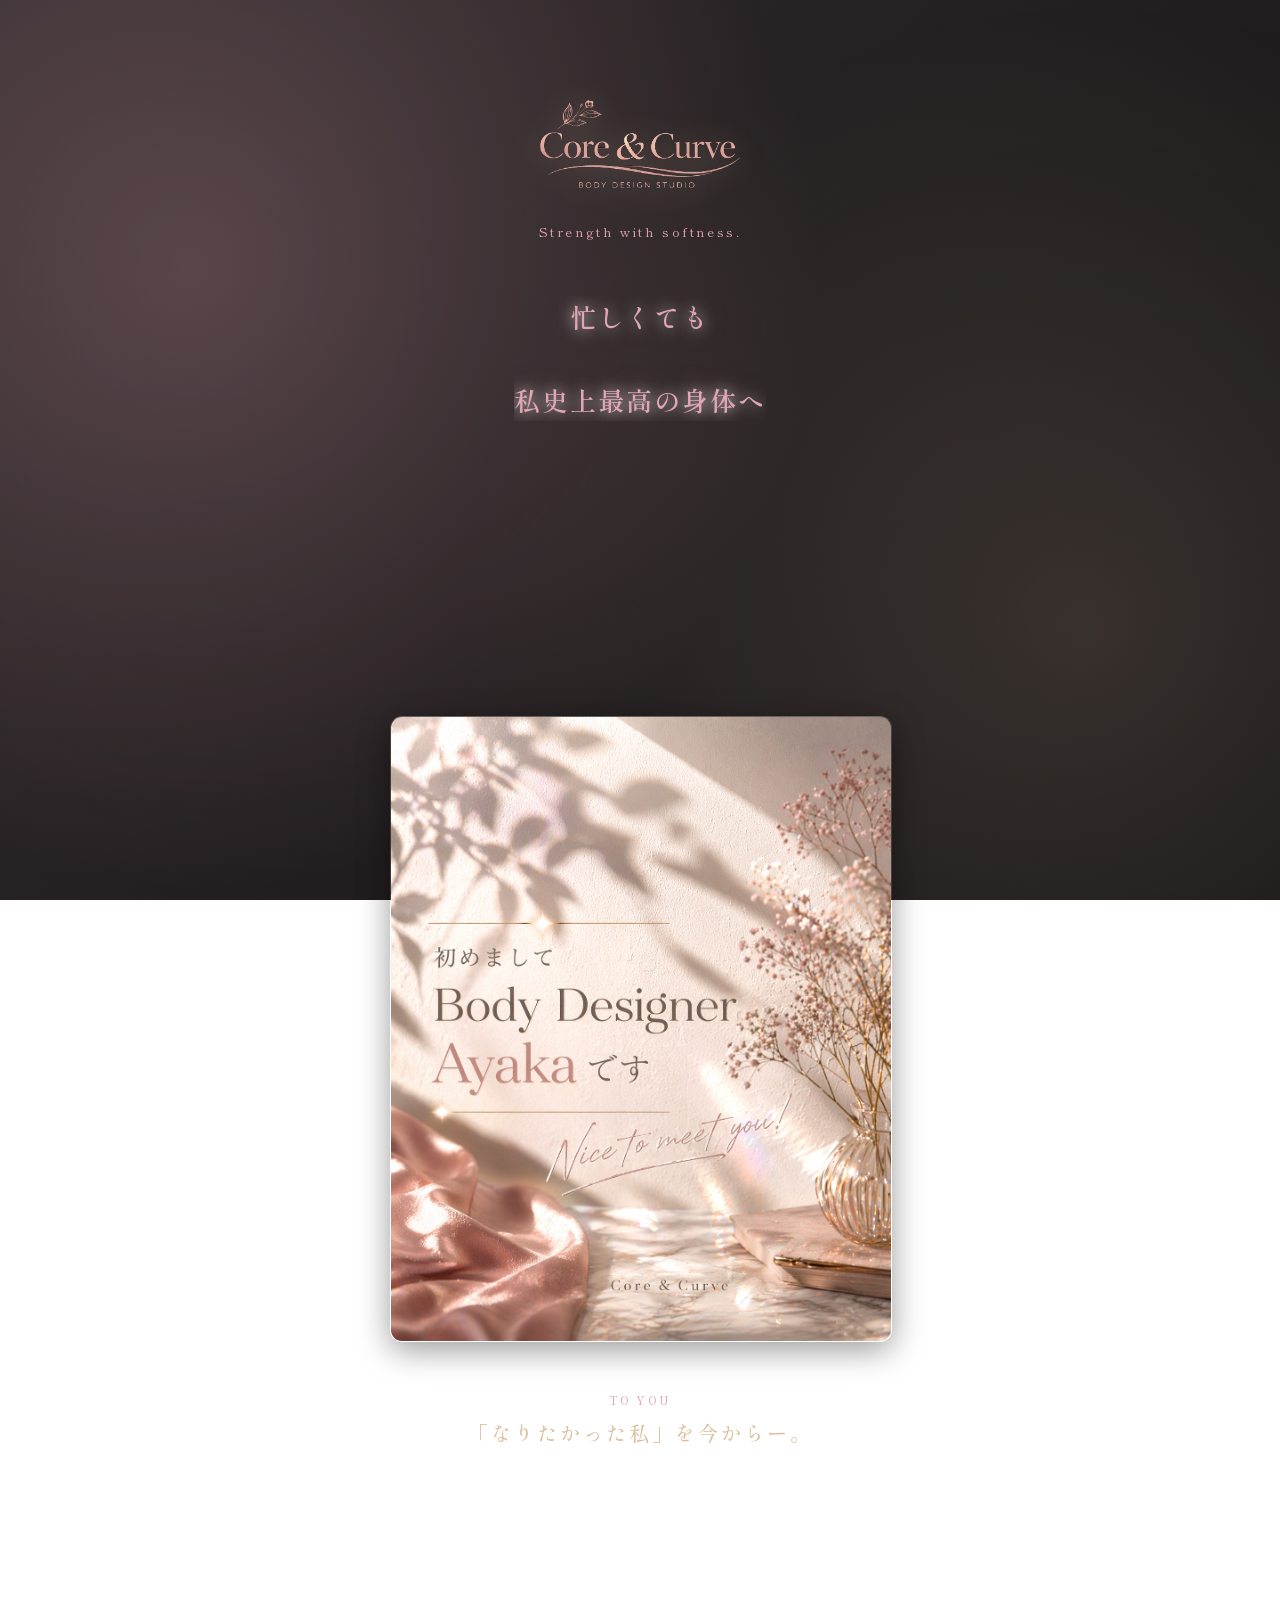
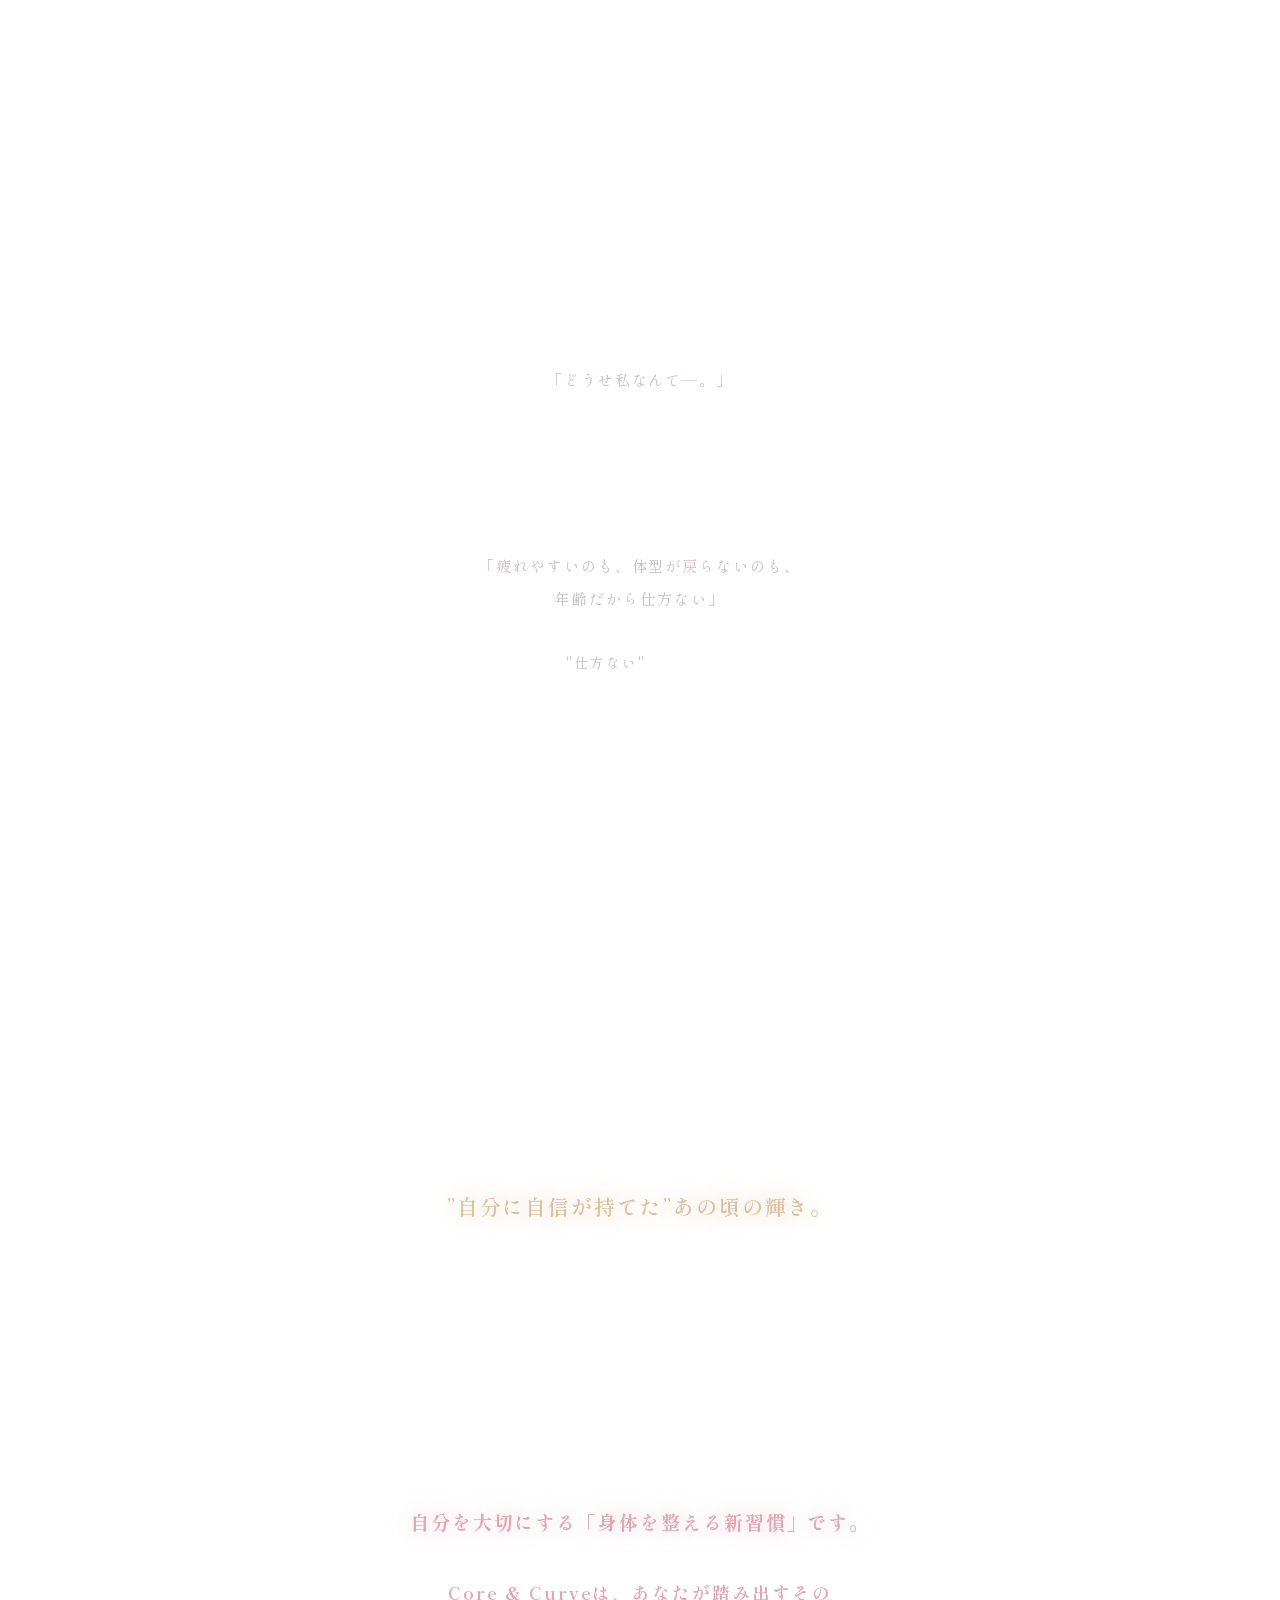
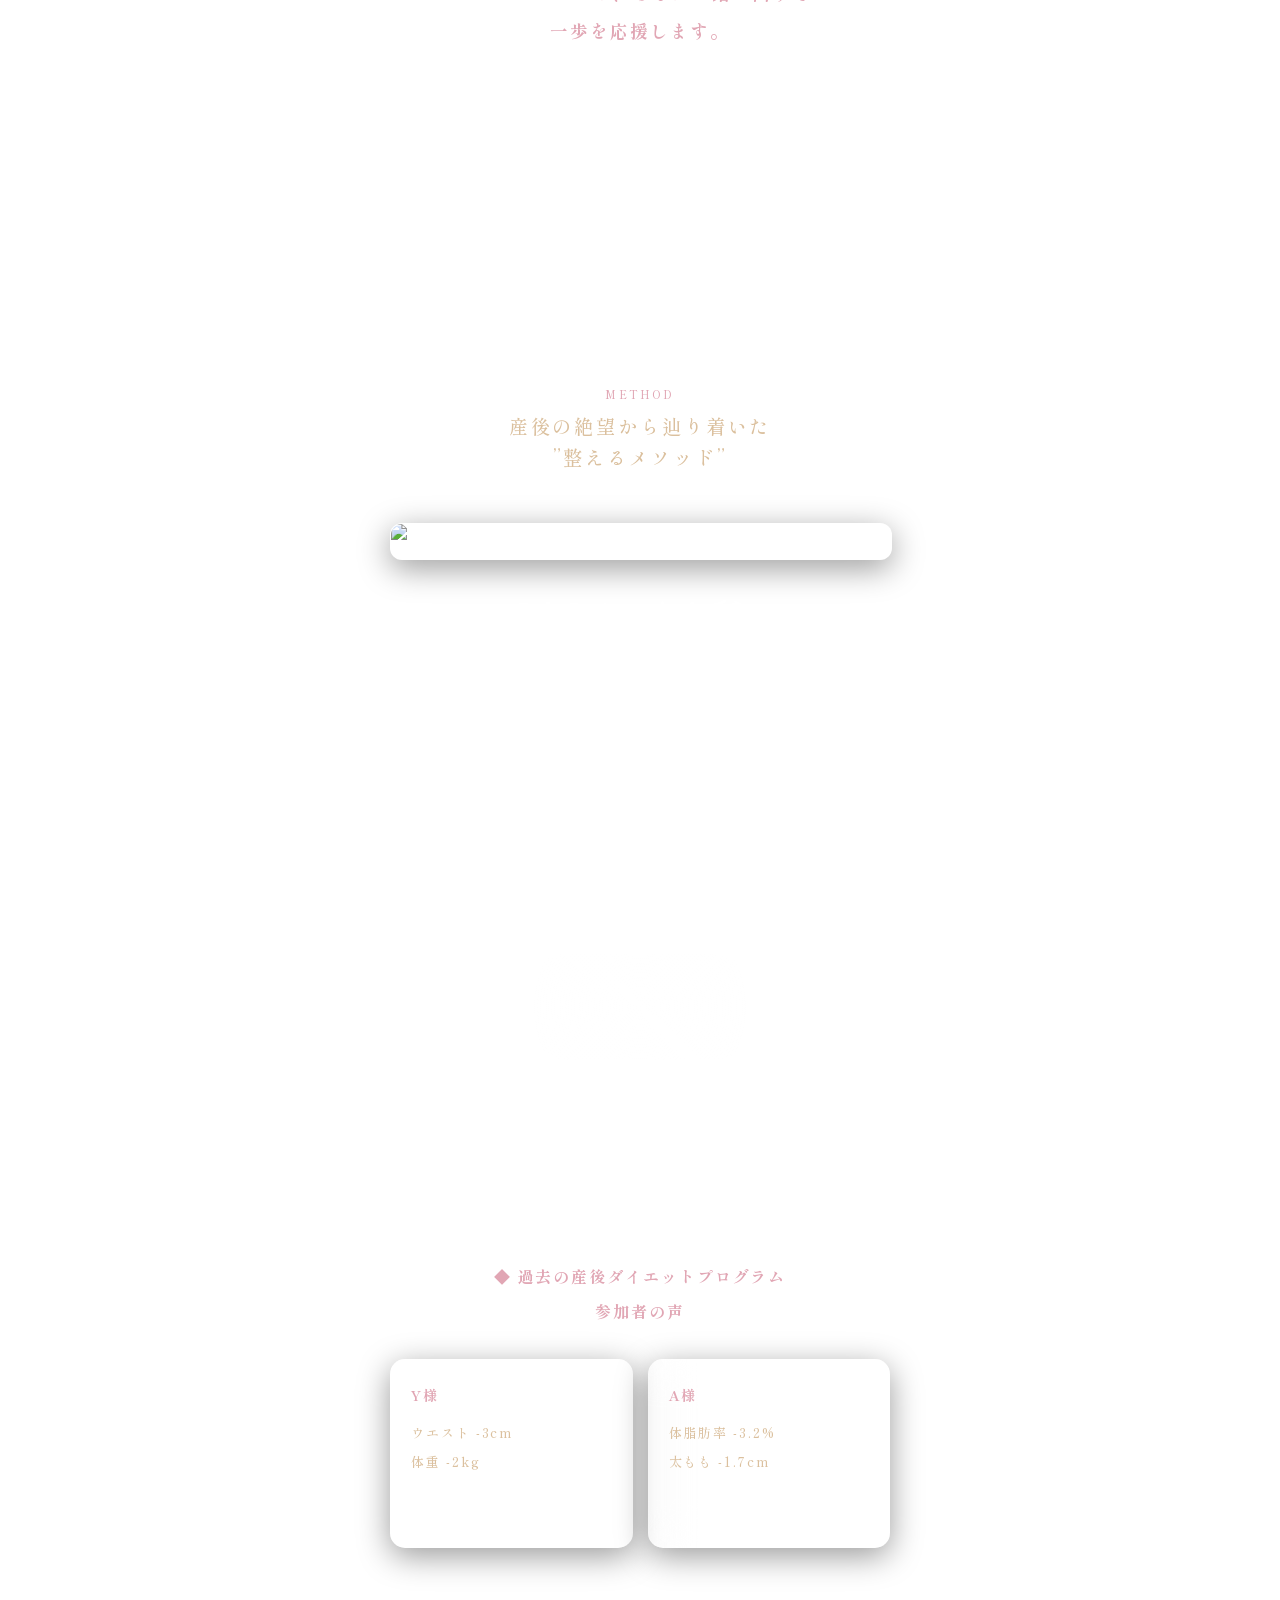
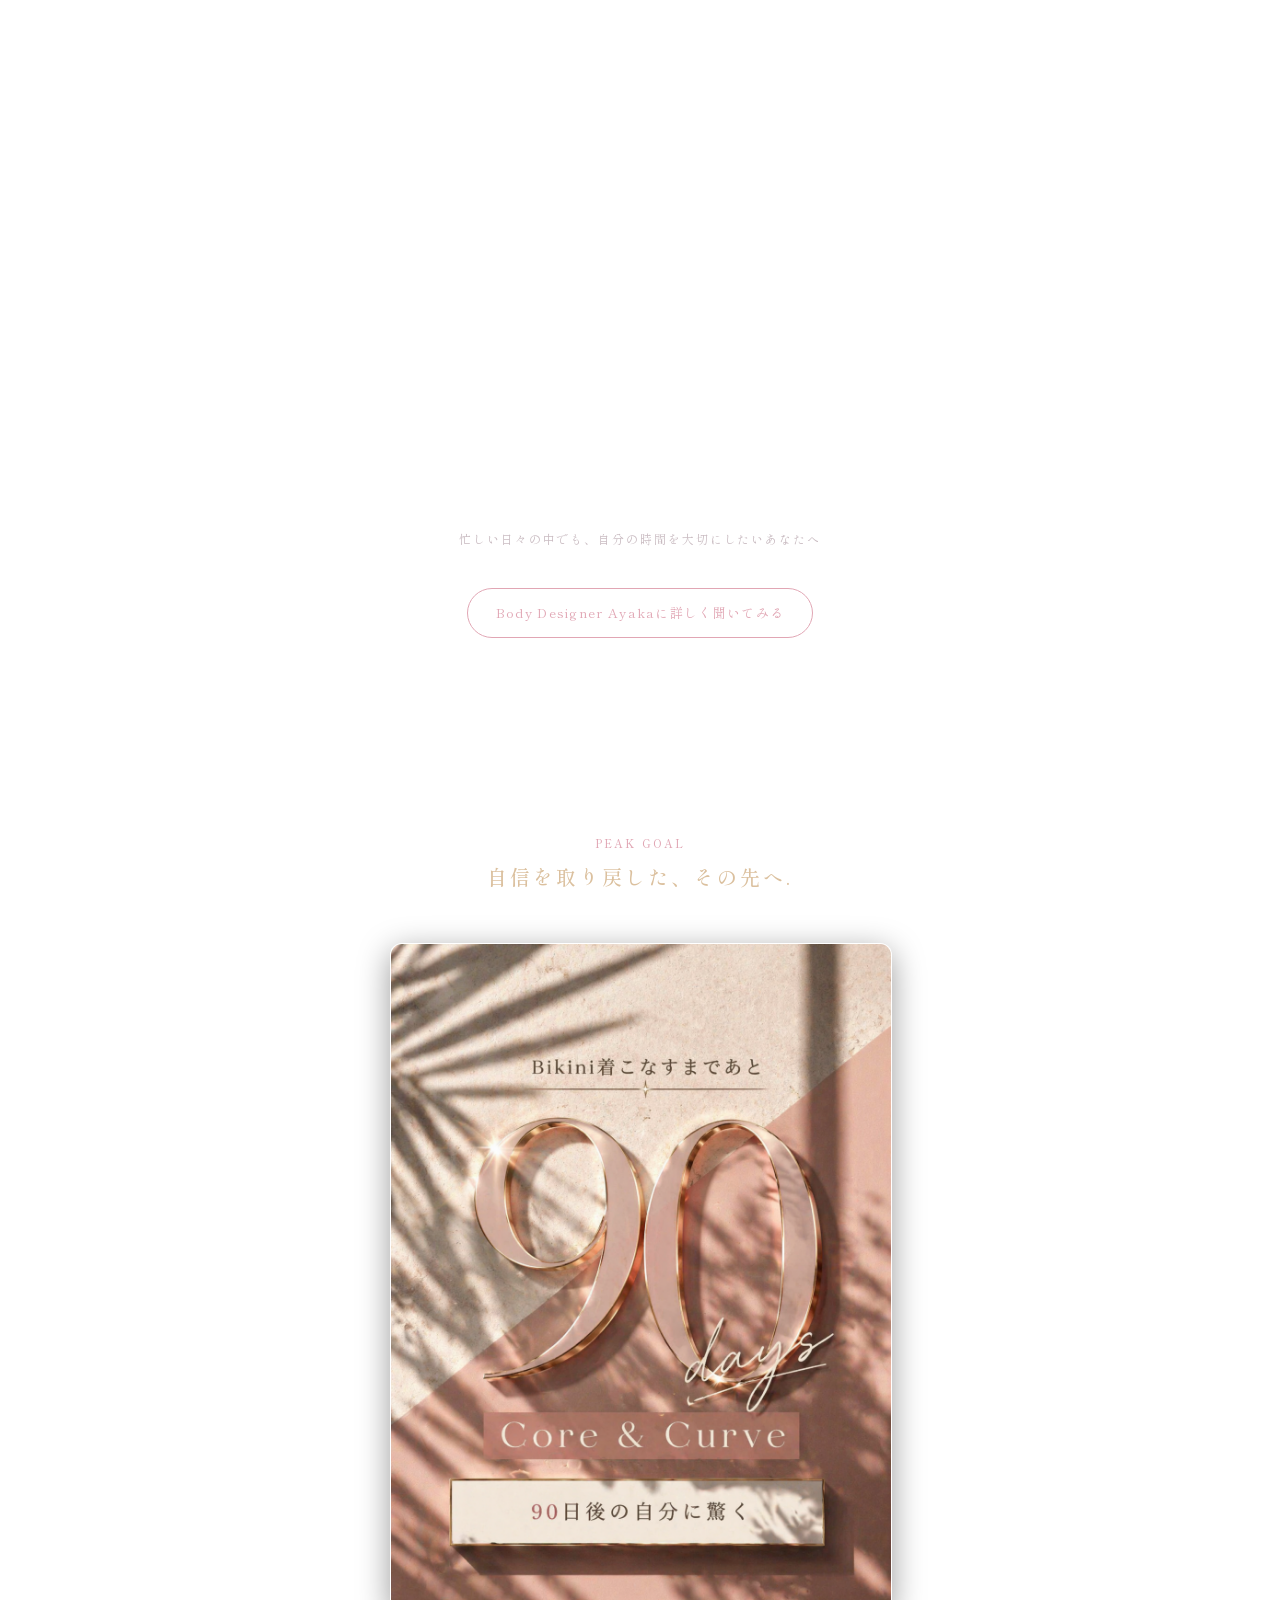
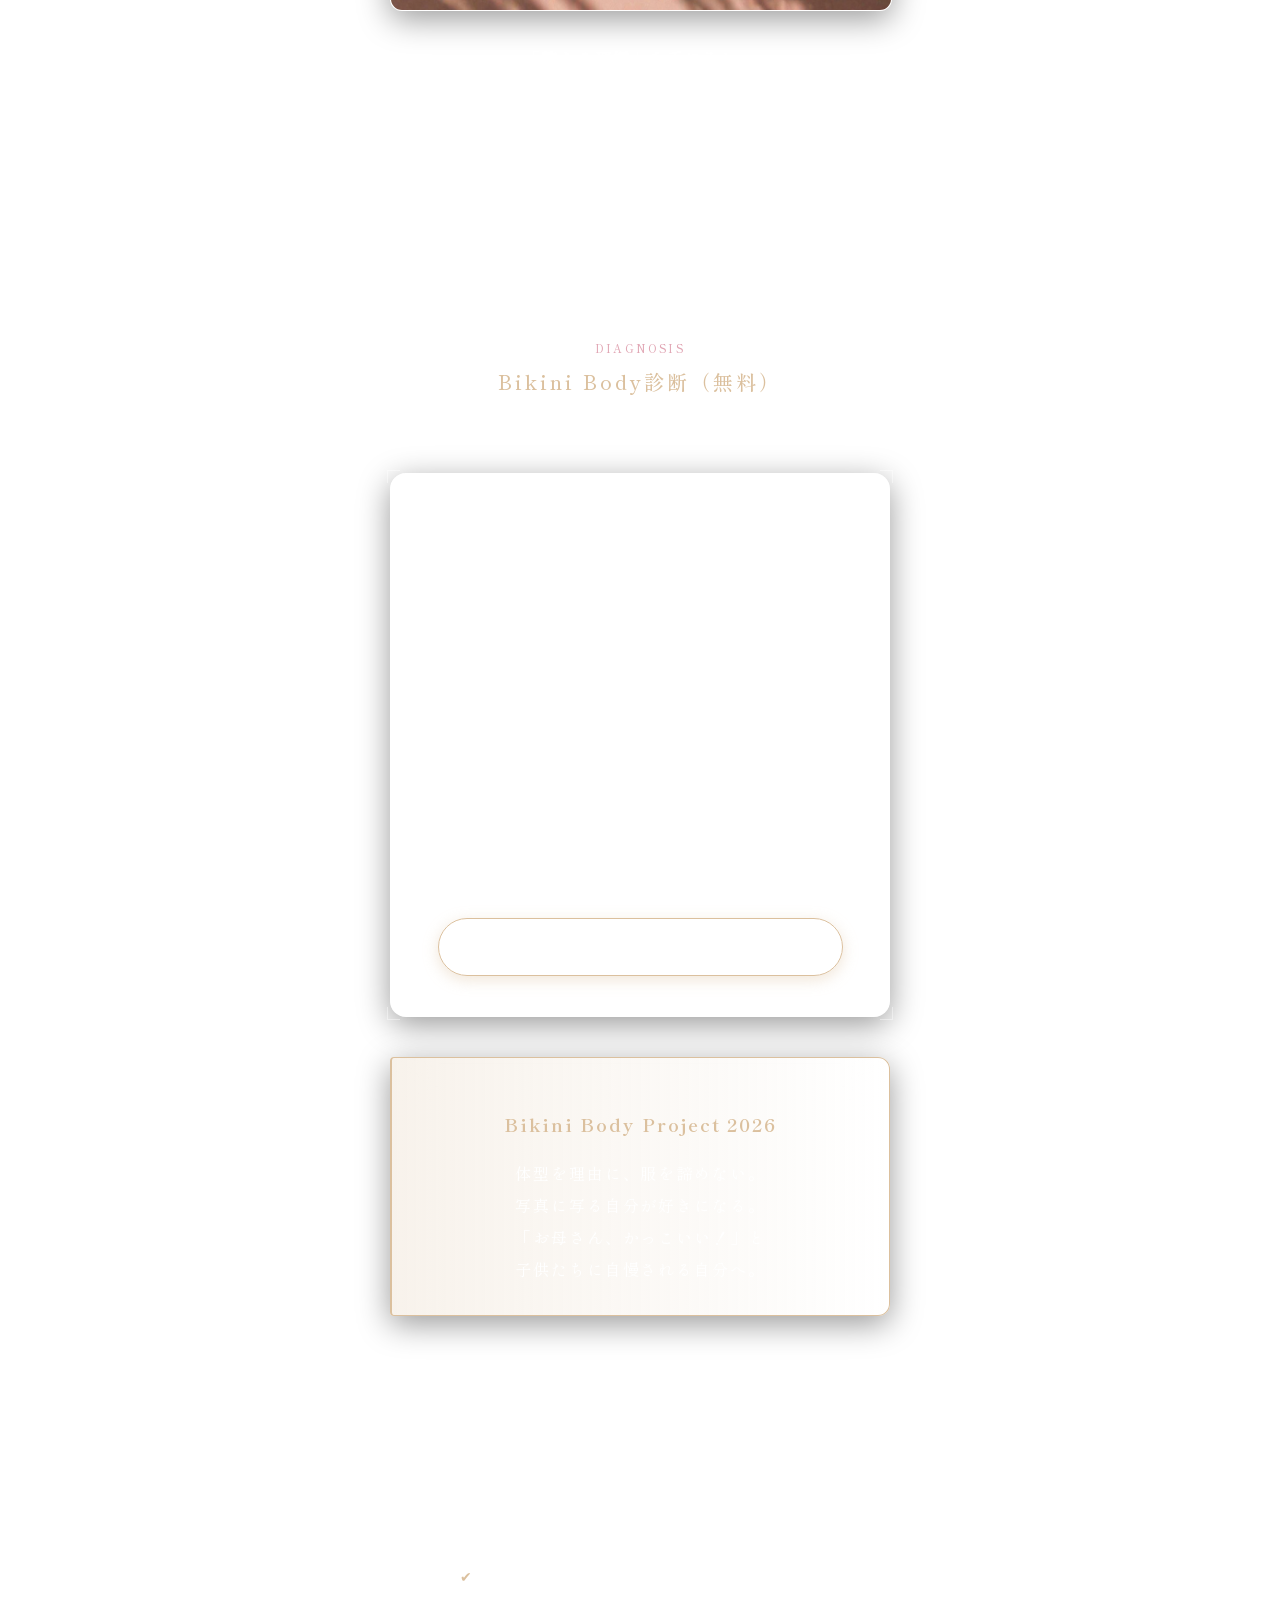
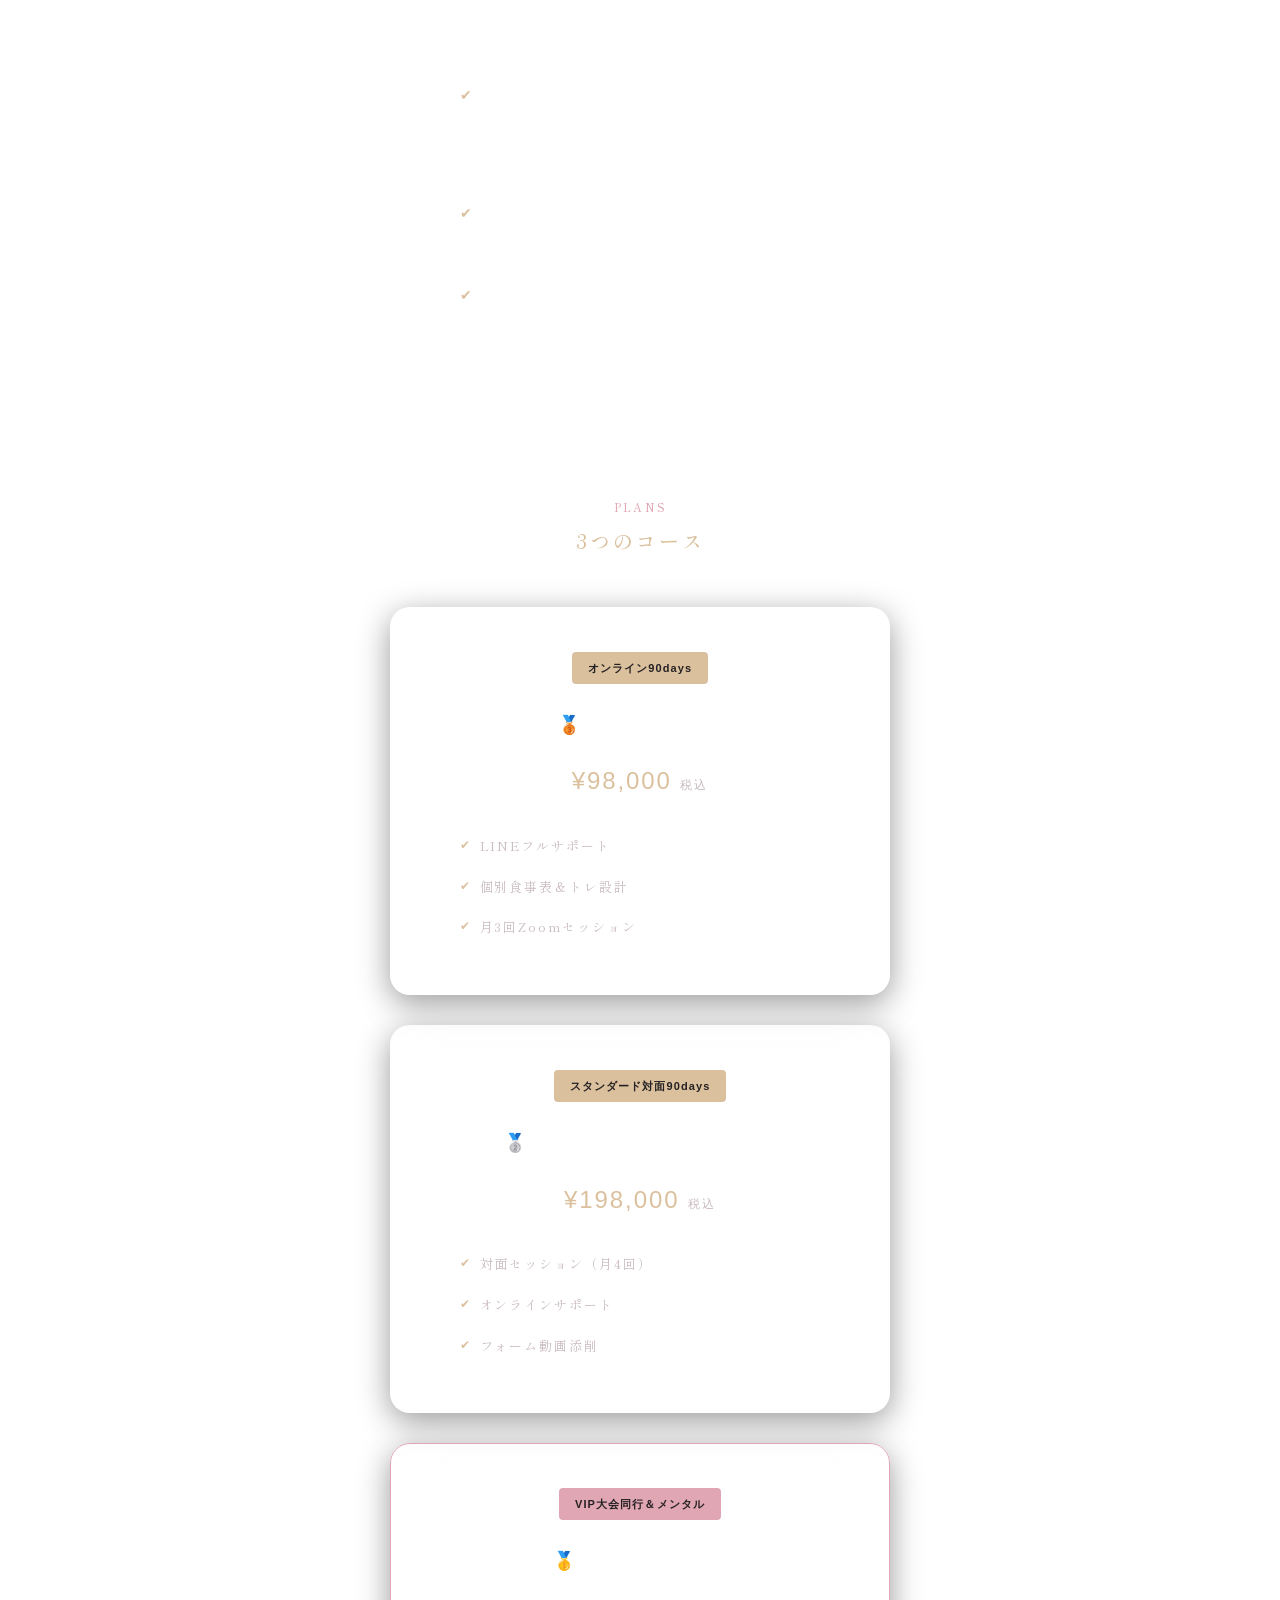
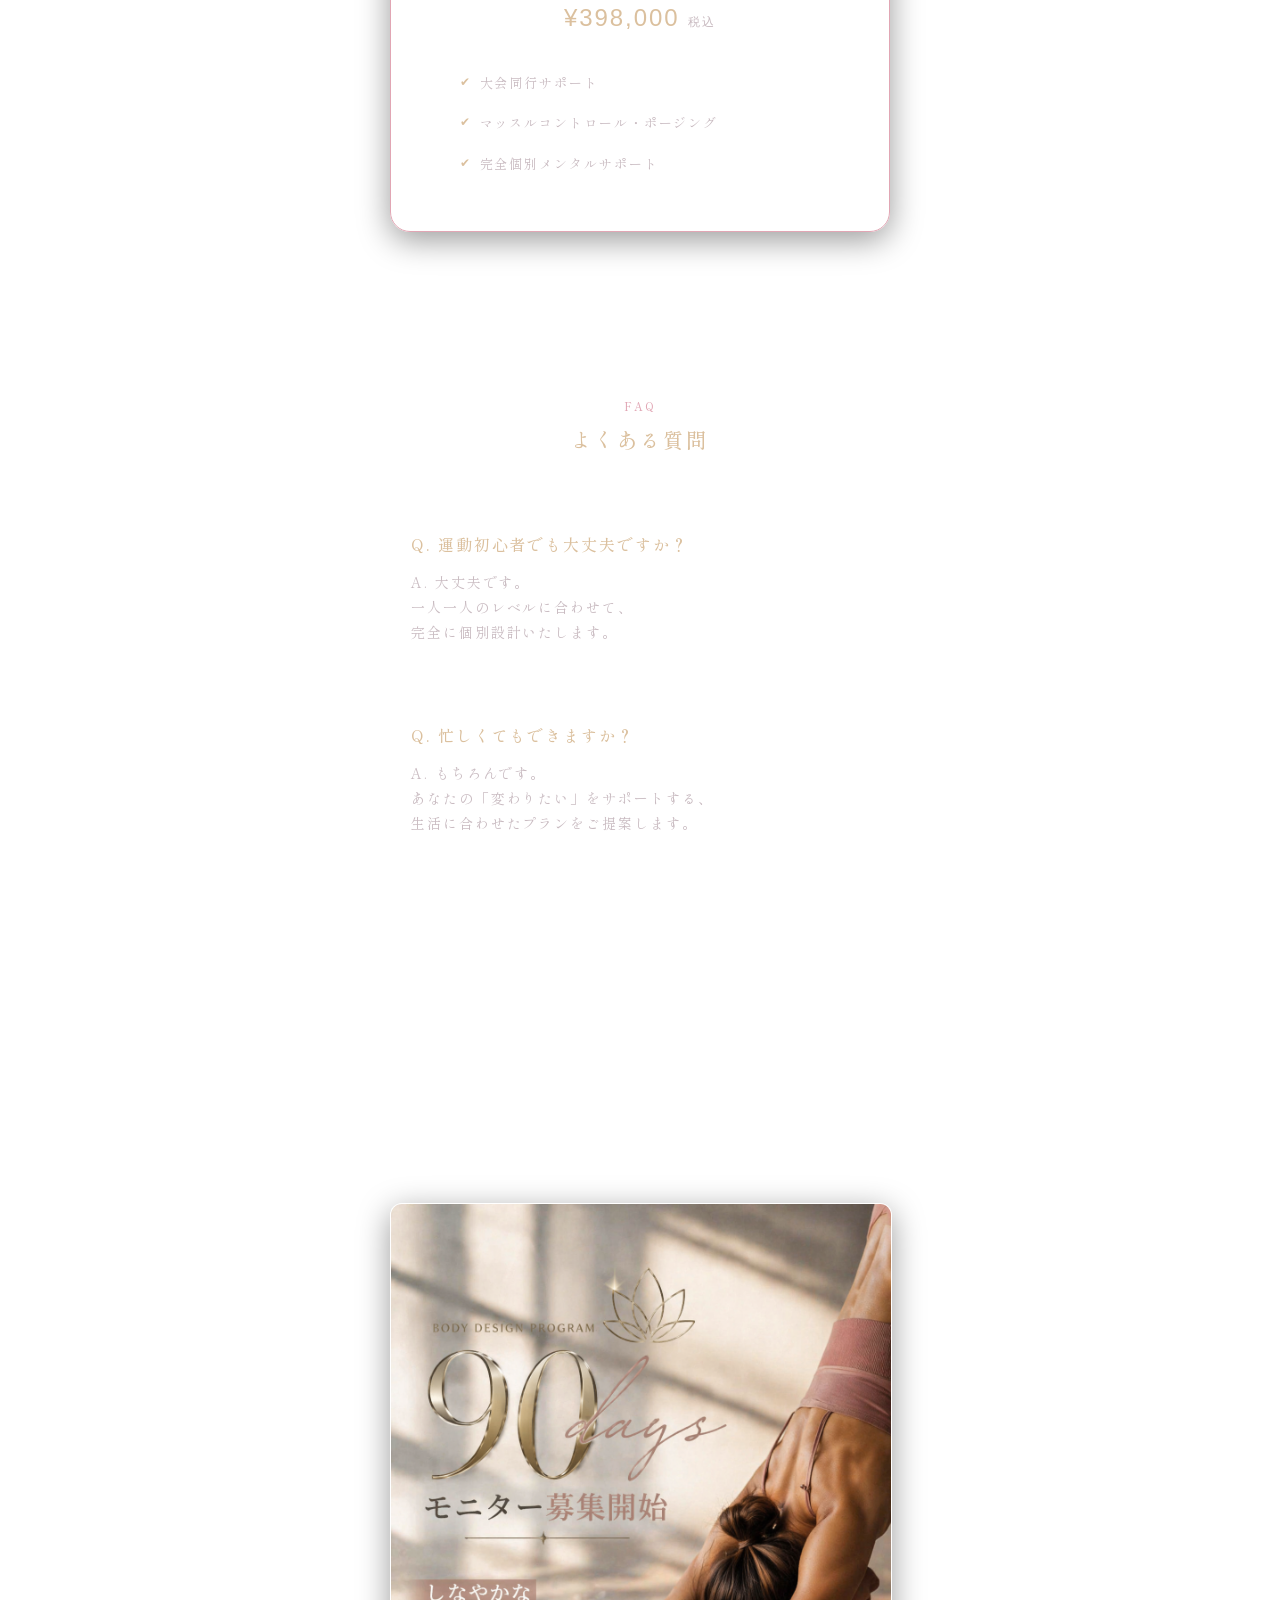
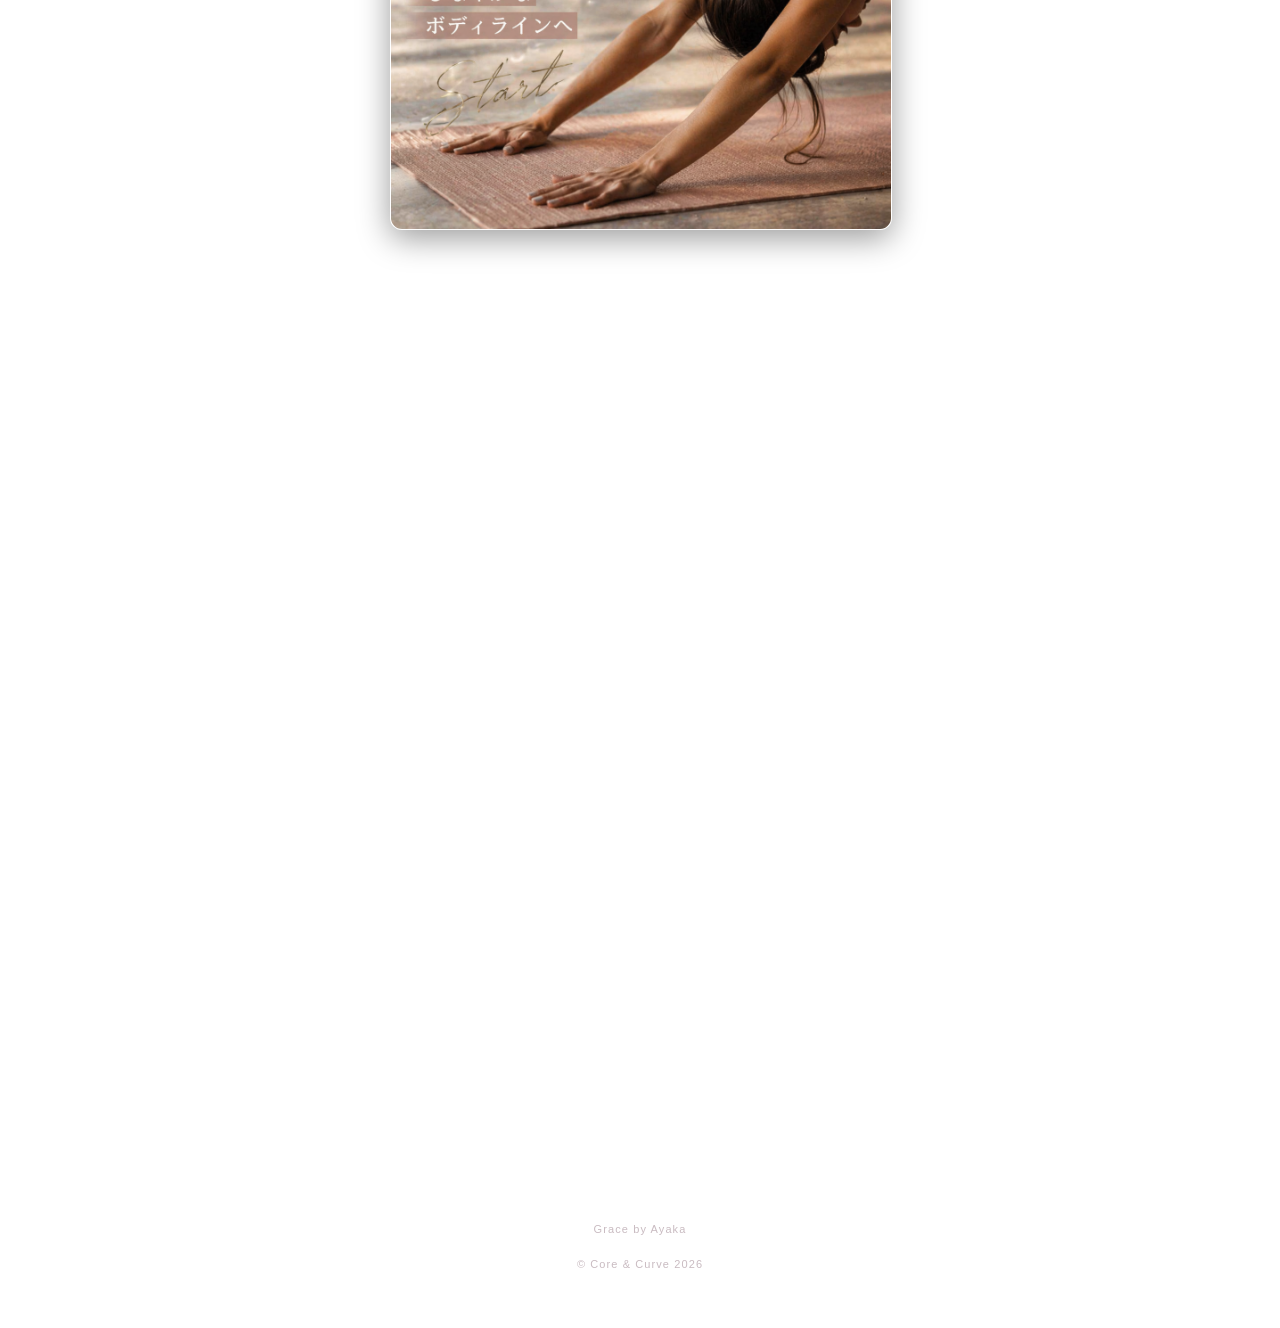
==== index.html @ 6d562995 "Refine scroll timing, trigger point and CTA text; restore pricing section" ====
<!DOCTYPE html>
<html lang="ja">

<head>
    <meta charset="UTF-8">
    <meta name="viewport" content="width=device-width, initial-scale=1.0, viewport-fit=cover">
    <meta name="robots" content="noindex">
    <title>Core & Curve | 腹筋をやめて、美しいお腹を育てる。</title>
    <!-- シュッとした明朝体 -->
    <link rel="preconnect" href="https://fonts.googleapis.com">
    <link rel="preconnect" href="https://fonts.gstatic.com" crossorigin>
    <link rel="dns-prefetch" href="https://fonts.googleapis.com">
    <link href="https://fonts.googleapis.com/css2?family=Shippori+Mincho:wght@400;500;600&display=swap"
        rel="stylesheet">
    <link rel="stylesheet" href="style.css">
</head>

<body class="is-locked">

    <!-- ふんわりした光の演出 -->
    <div class="light-effect"></div>

    <!-- =======================================
         FV (First View)
    ======================================= -->
    <div class="container">
        <section class="fv">
            <img src="logo_trimmed.png" alt="Core & Curve" class="fv-logo-img animate-delay-1">
            <div class="fv-logo" style="display: none;">Core & Curve</div>
            <div class="fv-subtitle animate-delay-2">Strength with softness.</div>
            <div class="fv-swap-wrap">
                <h1 class="fv-catch animate-delay-3">
                    頑張る腹筋はもうやめる<br>
                    <br>
                    <span style="font-size: 20px; line-height: 2;">整えるだけで<br>女性の身体は変わる</span>
                </h1>
                <div class="future-glow animate-delay-4" style="margin-top: 10px;">
                    <p class="fv-main-copy glow-text">忙しくても<br><br>私史上最高の身体へ</p>
                </div>

                <div class="scroll-hint animate-delay-5" style="position: absolute; bottom: 0; width: 100%;">
                    <span class="scroll-text">Scroll</span>
                    <div class="scroll-arrow"></div>
                </div>
            </div>
        </section>

        <!-- =======================================
             Empathy (Psychological Focus)
        ======================================= -->
        <section>
            <div class="profile-image scroll-fade" style="margin-bottom: 50px;">
                <img src="bodytrainerayaka2.png" alt="Body Designer Ayaka" class="img-fluid" loading="lazy"
                    decoding="async">
            </div>
            <div class="story-block">
                <h2 class="section-title scroll-fade" style="margin-bottom:40px;"><span class="en">To You</span><span
                        class="u-one-line">「なりたかった私」を今からー。</span></h2>

                <p class="scroll-fade scroll-fade-slow t-sub" style="margin-bottom: 60px;">「そういえば、自分のことはいつも後回しだな..」</p>

                <p class="scroll-fade scroll-fade-slow">朝、目覚ましより先に感じる、体の重さ。<br>
                肩こりや腰の痛みは、もはやいつものこと。</p>

                <p class="scroll-fade scroll-fade-slow">ふと鏡に映った自分に、思わずため息がもれる。</p>

                <p class="scroll-fade scroll-fade-slow">家族のため、仕事のために走り続けてきたけれど、</p>

                <p class="scroll-fade scroll-fade-slow">「昔はもっと、シャキッとしてたのにな...」</p>

                <p class="scroll-fade scroll-fade-slow">ヨガ、ジム、食事制限。<br>
                色々試したけど、結局続かなかった。</p>

                <p class="scroll-fade scroll-fade-slower t-sub" style="margin-bottom: 60px;">「どうせ私なんて―。」</p>

                <p class="scroll-fade scroll-fade-slower" style="margin-bottom: 60px;">と、心のどこかで諦めていませんか?</p>

                <p class="scroll-fade scroll-fade-slower t-sub">「疲れやすいのも、体型が戻らないのも、<br>年齢だから仕方ない」</p>

                <p class="scroll-fade scroll-fade-slower">その<span class="t-sub">"仕方ない"</span>で、本当に、<br>
                終わりにしちゃっていいですか?</p>

                <p class="scroll-fade scroll-fade-slower">考えてみてください。<br>
                もし、あなたが心からの笑顔を取り戻せたら?</p>

                <p class="scroll-fade scroll-fade-slower">あなたのかけがえのない身体は、もうあなただけのものじゃない。</p>

                <p class="scroll-fade t-pink" style="font-size: 1.1rem; text-shadow: 0 0 15px var(--accent-pink);">子供に「ママ、きれい!」って言われる未来。</p>
                <p class="scroll-fade t-pink" style="font-size: 1.1rem; text-shadow: 0 0 15px var(--accent-pink);">週末、家族と全力で笑いあえる体力。</p>

                <p class="scroll-fade">そして何より、</p>

                <p class="scroll-fade" style="margin: 80px 0;">
                    <span class="hope-shine">”自分に自信が持てた”あの頃の輝き。</span>
                </p>

                <p class="scroll-fade">今こそ、あなたの身体を最優先にしませんか?</p>

                <p class="scroll-fade">安心してください。必要なのは、<br>
                根性や激しいトレーニングではありません。<br>
                大切なのは、忙しいあなたでもできる、</p>

                <p class="scroll-fade">
                    <span class="t-pink glow-reveal" style="font-size: 1.2rem; font-weight: bold;">自分を大切にする「身体を整える新習慣」です。</span>
                </p>

                <p class="scroll-fade t-pink" style="font-weight: bold; font-size: 1.1rem;">Core & Curveは、あなたが踏み出すその一歩を応援します。</p>

                <div class="scroll-fade" style="margin-top: 30px; margin-bottom: 60px;">
                    <p style="font-size: 12px; color: var(--text-sub); margin-bottom: 12px;">30〜40代、産後の変化に悩むあなたへ</p>
                    <a href="https://lin.ee/cWn1rMJa" target="_blank" class="btn-glass-cta">
                        公式LINEで相談してみる
                    </a>
                </div>
            </div>
        </section>

        <!-- =======================================
             Origin & Habit
        ======================================= -->
        <section>
            <h2 class="section-title scroll-fade" style="font-size: 1.2rem; line-height: 1.6;"><span
                    class="en">Method</span>産後の絶望から辿り着いた<br>”整えるメソッド”</h2>
            <div class="profile-image scroll-fade">
                <img src="優勝2.png" alt="大会優勝" class="img-fluid" loading="lazy" decoding="async">
            </div>
            <div class="story-block">
                <p class="scroll-fade">Body Designer Ayakaです。</p>
                <p class="scroll-fade">私自身、三兄弟の出産後に体は激変。<br>「どうしてこの体は壊れていくの？」と<br>絶望すら感じる日々を送っていました。</p>
                <p class="scroll-fade">時間のないママに、<br>激しい運動や食事制限なんて無理。<br>私もそうでした。</p>
                <p class="scroll-fade">だからこそ、きつい我慢ではなく、<br>
                    <span style="display: inline-block; background: radial-gradient(circle, rgba(255, 255, 255, 0.15) 0%, transparent 80%); padding: 20px 30px; margin: 10px 0; border-radius: 100px; text-shadow: 0 0 10px rgba(255, 255, 255, 0.3);">
                        1日たった5分の<br>
                        自分を感じて整える時間
                    </span><br>
                    から始めました。</p>
                <p class="scroll-fade">その小さな聖域が、<br>やがて心と身体を変える大きな力になったのです。</p>
            </div>

            <!-- コンパクトになった過去プログラム参加者の声 -->
            <div class="story-block scroll-fade" style="margin-top: 60px;">
                <h3 style="text-align:center; font-size:16px; color:var(--accent-pink); margin-bottom:30px;">◆
                    過去の産後ダイエットプログラム<br>参加者の声</h3>

                <div style="display: grid; grid-template-columns: 1fr 1fr; gap: 15px;">
                    <!-- Y-sama Card -->
                    <div class="review-card scroll-fade">
                        <div class="name">Y様</div>
                        <div class="stats t-gold">ウエスト -3cm<br>体重 -2kg</div>
                        <button class="btn-detail" onclick="openReview('y-sama')">詳細を見る</button>
                    </div>

                    <!-- A-sama Card -->
                    <div class="review-card scroll-fade">
                        <div class="name">A様</div>
                        <div class="stats t-pink">体脂肪率 -3.2%<br>太もも -1.7cm</div>
                        <button class="btn-detail" onclick="openReview('a-sama')">詳細を見る</button>
                    </div>
                </div>
            </div>

            <div class="story-block">
                <p class="scroll-fade">あなたの悩みに寄り添い、<br>
                    あなたの生活に合わせた。<br></p>
                <p class="scroll-fade">あなただけの「整える習慣」を一緒に見つけます。</p>

                <p class="scroll-fade">まずは、LINEからお気軽にご相談ください。</p>

                <p class="scroll-fade">あなたの「変わりたい」という気持ちを、<br>私たちは全力でサポートします。</p>

                <p class="scroll-fade">自分を大切にすることから、<br>新しい毎日を始めましょう。</p>
                <p class="t-pink glow-reveal scroll-fade" style="font-size:20px; font-weight: bold;">
                    忙しくても、あなたは、ちゃんと変われる。</p>

                <div class="scroll-fade" style="margin-top: 40px;">
                    <p style="font-size: 12px; color: var(--text-sub); margin-bottom: 15px;">忙しい日々の中でも、自分の時間を大切にしたいあなたへ</p>
                    <a href="https://lin.ee/cWn1rMJa" target="_blank" class="btn-glass-cta" style="border-color: var(--accent-pink); color: var(--accent-pink);">
                        Body Designer Ayakaに詳しく聞いてみる
                    </a>
                </div>
            </div>
        </section>



        <!-- =======================================
             Bikini Body Project (Peak Goal)
        ======================================= -->
        <section>
            <h2 class="section-title scroll-fade"><span class="en">Peak Goal</span>自信を取り戻した、その先へ.</h2>
            <div class="project-image scroll-fade">
                <img src="90日プロジェクト2.png" alt="90 Days Body Design" class="img-fluid" loading="lazy" decoding="async">
            </div>
            <p class="scroll-fade">「整える習慣」を手に入れ、<br>身体の軽さを思い出したとき。</p>
            <p class="scroll-fade">きっとあなたは、</p>
            <p class="scroll-fade">「もっと別の服が着たい」<br>「もっと自分を楽しみたい」</p>
            <p class="scroll-fade" style="margin-bottom:40px;">と、少し欲張りになっているはずです。</p>

            <!-- 移動された診断セクション -->
            <div id="relocated-diagnosis" style="margin: 40px 0;">
                <h2 class="section-title scroll-fade" style="margin-bottom: 10px;"><span
                        class="en">Diagnosis</span>Bikini Body診断（無料）</h2>
                <p class="scroll-fade" style="text-align:center; font-size:14px; margin-bottom:30px;">
                    自分の身体をチェックしてみましょう
                </p>
                <div class="checklist-box scroll-fade">
                    <div class="corner top-left"></div>
                    <div class="corner top-right"></div>
                    <div class="corner bottom-left"></div>
                    <div class="corner bottom-right"></div>

                    <ul class="check-list">
                        <li><label class="check-label"><input type="checkbox" class="diagnosis-checkbox"><span
                                    class="custom-check"></span>下腹だけがぽっこりしている</label></li>
                        <li><label class="check-label"><input type="checkbox" class="diagnosis-checkbox"><span
                                    class="custom-check"></span>ヒップが四角い、または垂れている</label></li>
                        <li><label class="check-label"><input type="checkbox" class="diagnosis-checkbox"><span
                                    class="custom-check"></span>ウエストのくびれが出にくい</label></li>
                        <li><label class="check-label"><input type="checkbox" class="diagnosis-checkbox"><span
                                    class="custom-check"></span>背中や二の腕がたるみやすい</label></li>
                        <li><label class="check-label"><input type="checkbox" class="diagnosis-checkbox"><span
                                    class="custom-check"></span>姿勢が悪い（反り腰・猫背など）</label></li>
                        <li><label class="check-label"><input type="checkbox" class="diagnosis-checkbox"><span
                                    class="custom-check"></span>体重は落ちたのに体型が変わらない</label></li>
                        <li><label class="check-label"><input type="checkbox" class="diagnosis-checkbox"><span
                                    class="custom-check"></span>お腹に力が入らない感覚がある</label></li>
                        <li><label class="check-label"><input type="checkbox" class="diagnosis-checkbox"><span
                                    class="custom-check"></span>脚が太く見える（前・外もも張り）</label></li>
                        <li><label class="check-label"><input type="checkbox" class="diagnosis-checkbox"><span
                                    class="custom-check"></span>写真を撮ると体型を隠したくなる</label></li>
                        <li><label class="check-label"><input type="checkbox" class="diagnosis-checkbox"><span
                                    class="custom-check"></span>水着売り場を見ると「まだ早い」と思う</label></li>
                    </ul>
                    <div style="margin-top: 40px; text-align: center;">
                        <button id="btn-diagnose" class="btn-ig"
                            style="padding: 16px; width: 90%; margin: 0 auto; box-shadow: 0 4px 15px rgba(219, 192, 158, 0.4); border-color: var(--accent-gold);">診断結果をみる</button>
                    </div>
                </div>

                <div class="checklist-box" id="diagnosis-results-panel" style="display:none;">
                    <h3 style="text-align:center; font-size: 16px; margin-bottom:20px;">あなたのBody Design Type</h3>
                    <div class="result-box" id="result-S">
                        <div class="result-count">✔ YES 0〜3個</div>
                        <div class="result-title">Type S：すでにビキニ体型予備軍</div>
                        <div class="result-desc">微調整で劇的に仕上がるタイプ</div>
                    </div>
                    <div class="result-box" id="result-R">
                        <div class="result-count">✔ YES 4〜7個</div>
                        <div class="result-title">Type R：体のクセを整えれば変われるタイプ</div>
                        <div class="result-desc">やり方さえ身につければ、<br>日常の中でちゃんと変わります</div>
                    </div>
                    <div class="result-box" id="result-B">
                        <div class="result-count">✔ YES 8〜10個</div>
                        <div class="result-title t-gold">Type B：まず体のクセを知ることが大切なタイプ</div>
                        <div class="result-desc">ポイントは頑張り方ではなく、やり方。<br>あなたに合った整え方で、<br>90日で変わります。</div>
                    </div>
                </div>
            </div>


            <div class="monologue scroll-fade"
                style="border-color:var(--accent-gold); background: linear-gradient(90deg, var(--line-gold) 0%, transparent 100%);">
                <p style="margin-bottom:15px; font-weight:bold; color:var(--accent-gold); font-size:18px;">Bikini Body
                    Project 2026</p>
                体型を理由に、服を諦めない。<br>
                写真に写る自分が好きになる。<br>
                「お母さん、かっこいい！」と<br>
                子供たちに自慢される自分へ。
            </div>

            <p class="scroll-fade" style="margin-bottom:40px;">これは、単なるダイエットではありません。<br>女性としての自分へのご褒美となる、<br>特別な90日間です。
            </p>

            <h3 class="scroll-fade" style="font-size:16px; color:var(--accent-pink); margin-top:50px;">90日間プログラム内容</h3>
            <ul class="ul-styled scroll-fade">
                <li>食事指導<br>（個別カロリー・生活に合わせた現実的プラン）</li>
                <li>トレーニングプラン<br>（自宅＆ジム・動画・フォームチェック）</li>
                <li>姿勢・お腹改善<br>（反り腰改善・腹圧再教育）</li>
                <li>メンタルコーチング<br>（停滞期対策・ホルモン対策）</li>
            </ul>


        </section>

        <!-- =======================================
             Pricing
        ======================================= -->
        <section>
            <h2 class="section-title scroll-fade"><span class="en">Plans</span>3つのコース</h2>

            <div class="price-card scroll-fade">
                <span class="price-badge">オンライン90days</span>
                <div class="price-title">🥉 Online Basic</div>
                <div class="price-amount">¥98,000 <span style="font-size:12px; color:var(--text-sub);">税込</span></div>
                <ul class="ul-styled price-features">
                    <li>LINEフルサポート</li>
                    <li>個別食事表＆トレ設計</li>
                    <li>月3回Zoomセッション</li>
                </ul>
            </div>

            <div class="price-card">
                <span class="price-badge">スタンダード対面90days</span>
                <div class="price-title">🥈 Standard Face-to-Face</div>
                <div class="price-amount">¥198,000 <span style="font-size:12px; color:var(--text-sub);">税込</span></div>
                <ul class="ul-styled price-features">
                    <li>対面セッション（月4回）</li>
                    <li>オンラインサポート</li>
                    <li>フォーム動画添削</li>
                </ul>
            </div>

            <div class="price-card scroll-fade" style="border-color:var(--accent-pink);">
                <span class="price-badge" style="background:var(--accent-pink);">VIP大会同行＆メンタル</span>
                <div class="price-title">🥇 VIP Premium</div>
                <div class="price-amount">¥398,000 <span style="font-size:12px; color:var(--text-sub);">税込</span></div>
                <ul class="ul-styled price-features">
                    <li>大会同行サポート</li>
                    <li>マッスルコントロール・ポージング</li>
                    <li>完全個別メンタルサポート</li>
                </ul>
            </div>
        </section>

        <!-- =======================================
             FAQ
        ======================================= -->
        <section>
            <h2 class="section-title scroll-fade"><span class="en">FAQ</span>よくある質問</h2>

            <div class="faq-item scroll-fade">
                <div class="faq-q">Q. 運動初心者でも大丈夫ですか？</div>
                <div class="faq-a">A. 大丈夫です。<br>一人一人のレベルに合わせて、<br>完全に個別設計いたします。</div>
            </div>
            <div class="faq-item scroll-fade">
                <div class="faq-q">Q. 忙しくてもできますか？</div>
                <div class="faq-a">A. もちろんです。<br>あなたの「変わりたい」をサポートする、<br>生活に合わせたプランをご提案します。</div>
            </div>
            <div class="faq-item scroll-fade">
                <div class="faq-q">Q. 食事制限はきついですか？</div>
                <div class="faq-a">A. 続かない方法は一切やりません。<br>外食やご家族とのご飯も両立可能です。</div>
            </div>
        </section>

        <!-- =======================================
             Closing & CTA
        ======================================= -->
        <section>
            <div class="story-block" style="text-align:center;">
                <div class="monitor-image scroll-fade">
                    <img src="９０日モニター2.png" alt="第1期生限定モニター募集" class="img-fluid" style="margin-bottom: 20px;"
                        loading="lazy" decoding="async">
                </div>
                <p class="scroll-fade">「もしかして、私のこと？」<br>
                    そう感じたあなたへ。<br>
                    変わっていくのは特別な人じゃありません。<br>
                    <span class="t-gold glow-reveal">自分を大切にする習慣を持った人だけです。</span>
                </p>

                <p class="t-pink scroll-fade">第1期生限定モニター募集</p>
                <p class="t-sub scroll-fade" style="font-size:12px; margin-bottom:40px;">
                    ▶ 4月スタート予定（先着5名限定）<br>
                    ▶ 開発協力モニターにあたり30％OFF<br>
                    ※満席になり次第、次回募集は値上げ予定</p>
            </div>

            <div class="scroll-fade" style="max-width: 320px; margin: 40px auto 20px;">
                <!-- 感情的なメッセージの強調（希望を感じるより明るいグロウ） -->
                <p class="t-pink"
                    style="font-size: 18px; font-weight: bold; line-height: 1.8; margin-bottom: 32px; text-shadow: 0 0 15px rgba(255, 255, 255, 0.5); background: radial-gradient(circle, rgba(255, 255, 255, 0.2) 0%, rgba(225, 166, 180, 0.08) 40%, transparent 80%); padding: 50px 10px; border-radius: 100px;">
                    諦めてしまったこと、<br>
                    言えなかった悩み、夢、<br>
                    私に全部話してください
                </p>

                <!-- 独立した公式LINEボックス -->
                <div class="glass-panel"
                    style="padding: 32px 24px; text-align: center; margin-bottom: 32px; border-radius: 16px; border: 1px solid var(--accent-pink);">
                    <a href="https://lin.ee/cWn1rMJa" target="_blank" class="btn-line-full">
                        <svg viewBox="0 0 24 24" width="24" height="24" fill="currentColor">
                            <path
                                d="M24 10.304c0-5.369-5.383-9.738-12-9.738-6.616 0-12 4.369-12 9.738 0 4.814 4.269 8.846 10.036 9.608.391.084.922.258 1.058.592.12.301.079.766.038 1.08l-.164 1.02c-.045.301-.24 1.186 1.049.645 1.291-.539 6.916-4.078 9.436-6.967 1.739-1.907 2.547-3.832 2.547-5.978zm-15.358 3.12h-4.041c-.443 0-.804-.36-.804-.803v-4.032c0-.442.361-.803.804-.803h1.22c.442 0 .803.361.803.803v2.012h2.018c.442 0 .804.361.804.803v1.218c0 .442-.362.802-.804.802zm3.328 0h-1.22c-.443 0-.804-.36-.804-.803v-4.032c0-.442.361-.803.804-.803h1.22c.442 0 .803.361.803.803v4.032c0 .442-.361.802-.803.802zm4.331 0h-1.077c-.503 0-.895-.444-.895-.947v-4.086c0-.443.36-.803.804-.803h1.22c.442 0 .803.361.803.803v4.23l2.585-4.57c.228-.403.654-.664 1.116-.664h1.077c.502 0 .895.444.895.947v4.086c0 .442-.361.802-.804.802h-1.22c-.442 0-.803-.36-.803-.803v-4.229l-2.585 4.568c-.229.404-.654.665-1.116.665z" />
                        </svg>
                        公式LINEはこちら
                    </a>
                </div>

                <!-- 2段目：Instagramとnoteリンク -->
                <div style="display: flex; justify-content: center; gap: 16px; align-items: center;">
                    <a href="https://instagram.com/ayaka_sue22" target="_blank" class="sns-circle" title="Instagram">
                        <svg viewBox="0 0 24 24" fill="currentColor">
                            <path
                                d="M12 2.163c3.204 0 3.584.012 4.85.07 3.252.148 4.771 1.691 4.919 4.919.058 1.265.069 1.645.069 4.849 0 3.205-.012 3.584-.069 4.849-.149 3.225-1.664 4.771-4.919 4.919-1.266.058-1.644.07-4.85.07-3.204 0-3.584-.012-4.849-.07-3.26-.149-4.771-1.699-4.919-4.92-.058-1.265-.07-1.644-.07-4.849 0-3.204.013-3.583.07-4.849.149-3.227 1.664-4.771 4.919-4.919 1.266-.057 1.645-.069 4.849-.069zM12 0C8.741 0 8.333.014 7.053.072 2.695.272.273 2.69.073 7.052.014 8.333 0 8.741 0 12c0 3.259.014 3.668.072 4.948.2 4.358 2.618 6.78 6.98 6.98C8.333 23.986 8.741 24 12 24c3.259 0 3.668-.014 4.948-.072 4.354-.2 6.782-2.618 6.979-6.98.059-1.28.073-1.689.073-4.948 0-3.259-.014-3.667-.072-4.947-.196-4.354-2.617-6.78-6.979-6.98C15.668.014 15.259 0 12 0zm0 5.838a6.162 6.162 0 100 12.324 6.162 6.162 0 000-12.324zM12 16a4 4 0 110-8 4 4 0 010 8zm6.406-11.845a1.44 1.44 0 100 2.881 1.44 1.44 0 000-2.881z" />
                        </svg>
                    </a>

                    <a href="https://note.com/grace_by_ayaka" target="_blank" class="sns-circle" title="note">
                        <span
                            style="font-size: 16px; font-weight: 900; font-family: Helvetica, Arial, sans-serif; letter-spacing: -0.5px;">note</span>
                    </a>
                </div>
            </div>
        </section>

        <footer>
            <p>Grace by Ayaka</p>
            <p>&copy; Core & Curve 2026</p>
        </footer>

        <!-- スクロールアニメーション JS -->
        <script>
            document.addEventListener('DOMContentLoaded', function () {
                const fadeEls = document.querySelectorAll('.scroll-fade, .hope-shine');
                const observer = new IntersectionObserver((entries) => {
                    entries.forEach(entry => {
                        if (entry.isIntersecting) {
                            entry.target.classList.add('is-visible');
                            observer.unobserve(entry.target);
                        }
                    });
                }, { rootMargin: '0px 0px -35% 0px', threshold: 0 });

                fadeEls.forEach(el => observer.observe(el));

                const glowEls = document.querySelectorAll('.glow-reveal');
                const glowObserver = new IntersectionObserver((entries) => {
                    entries.forEach(entry => {
                        if (entry.isIntersecting) {
                            entry.target.classList.add('is-glowing');
                            glowObserver.unobserve(entry.target);
                        }
                    });
                }, { rootMargin: '0px 0px -40% 0px', threshold: 0 });

                glowEls.forEach(el => glowObserver.observe(el));

                // エントランスエフェクト終了時（約6秒後）にスクロールロックを解除
                setTimeout(() => {
                    document.body.classList.remove('is-locked');
                }, 6000);

                // スクロールエフェクトが見えなくなるまでスクロールしたら完全に消去する（再表示しない）
                const scrollHint = document.querySelector('.scroll-hint');
                if (scrollHint) {
                    const hideHintObserver = new IntersectionObserver((entries) => {
                        entries.forEach(entry => {
                            if (!entry.isIntersecting && window.scrollY > 100) {
                                // 完全に画面外に出たらディスレイをnoneにして再配置させない
                                scrollHint.style.display = 'none';
                                hideHintObserver.disconnect();
                            }
                        });
                    }, { threshold: 0 }); // 要素が見えなくなった瞬間に発火

                    // ロック解除後に監視開始（最初に非表示判定されるのを防ぐ）
                    setTimeout(() => {
                        hideHintObserver.observe(scrollHint);
                    }, 6500);
                }


            });
        </script>
    </div>

    <!-- ===== 診断結果モーダル ===== -->
    <div id="diagnosis-modal" class="modal-overlay">
        <div class="modal-glass">
            <button class="modal-close" id="modal-close" aria-label="閉じる">✕</button>
            <p class="modal-count" id="modal-count"></p>
            <div class="modal-type" id="modal-type"></div>
            <div class="modal-label-text" id="modal-label"></div>
            <div class="modal-desc" id="modal-desc"></div>
        </div>
    </div>

    <!-- 診断ロジック JS -->
    <script>
        document.addEventListener('DOMContentLoaded', function () {
            const btn = document.getElementById('btn-diagnose');
            const checkboxes = document.querySelectorAll('.diagnosis-checkbox');
            const modal = document.getElementById('diagnosis-modal');
            const modalClose = document.getElementById('modal-close');

            const results = {
                S: {
                    type: 'Type S',
                    label: 'すでにビキニ体型予備軍',
                    desc: '体のバランスは比較的整っています。微調整をするだけで、ラインは劇的に仕上がります。Ayakaと一緒に磨きをかけませんか？',
                    color: 'var(--accent-gold)'
                },
                R: {
                    type: 'Type R',
                    label: '体のクセを整えれば変われるタイプ',
                    desc: '頑張っているのに変わらないのは、あなたのせいではありません。日常に合ったやり方に変えるだけで、ちゃんと変わります。',
                    color: 'var(--accent-pink)'
                },
                B: {
                    type: 'Type B',
                    label: 'まず体のクセを知ることが大切なタイプ',
                    desc: '頑張り方ではなく、やり方の問題。あなたに合った整え方を、Ayakaが一緒に見つけます　90日で変われます。',
                    color: 'var(--accent-gold)'
                }
            };

            // レビューの生データ定義（モーダル表示用：詳細を完全に保持）
            const reviewData = {
                'y-sama': {
                    type: 'Y様<br>（7週間チャレンジ受講）',
                    label: '「洋服にゆとりができました！」',
                    desc: `<div style="text-align:left; font-size:14px; line-height:1.8;">
                            <p style="margin-bottom:15px;"><span class="t-gold" style="font-weight:bold;">Q. 受講の決め手は？</span><br>自宅で受けれる点や、身体の不調に合わせて指導して頂けるのが魅力でした。</p>
                            <p style="margin-bottom:15px;"><span class="t-gold" style="font-weight:bold;">Q. 身体の変化はありましたか？</span><br>身体が軽くなった感じがして、<span class="t-pink">洋服にも少しゆとりができました！</span></p>
                            <p style="margin-bottom:15px;"><span class="t-gold" style="font-weight:bold;">Q. 内容は続けやすかったですか？</span><br>難しい動きはなかったので、空いた時間に続けています。</p>
                            <div style="margin-top:20px; font-style:italic; border-left: 2px solid var(--accent-gold); padding-left:10px; background:rgba(255,255,255,0.03); padding:10px;">
                                「にこにこ笑顔がかわいくて、毎週楽しかったです！運動音痴な私にもわかりやすく説明して貰えました」
                            </div>
                            <div style="margin-top:20px; padding:15px; font-size:14px; background: rgba(219, 192, 158, 0.1); border-radius:10px;">
                                体重 <span class="t-gold">-2kg</span> / 二の腕 <span class="t-gold">-3.2cm</span> / ウエスト <span class="t-gold">-3cm</span><br>
                                下腹・ヒップ・太もも <span class="t-pink" style="font-weight:bold;">すべて -4.5cm</span>
                            </div>
                          </div>`
                },
                'a-sama': {
                    type: 'A様<br>（6週間チャレンジ受講）',
                    label: '「自転車をこぐ時も意識が変わりました」',
                    desc: `<div style="text-align:left; font-size:14px; line-height:1.8;">
                            <p style="margin-bottom:15px;"><span class="t-gold" style="font-weight:bold;">Q. 受講してみての感想は？</span><br>自分の気になる部分や体調に合わせたプログラムを組んでもらえたのが良かったです。</p>
                            <p style="margin-bottom:15px;"><span class="t-gold" style="font-weight:bold;">Q. 意識の変化はありましたか？</span><br>自転車をこいだり散歩するときも、<span class="t-pink">どこを動かしているのか意識するように</span>なりました！姿勢も気を付けています。</p>
                            <p style="margin-bottom:15px;"><span class="t-gold" style="font-weight:bold;">Q. 続けられそうですか？</span><br>続けたいです！子供がいても自宅でできるのはすごく嬉しいです。</p>
                            <div style="margin-top:20px; font-style:italic; border-left: 2px solid var(--accent-pink); padding-left:10px; background:rgba(255,255,255,0.03); padding:10px;">
                                「同じママさんなのでお話しやすく、忘れてしまった時も繰り返し丁寧に教えていただけてありがたかったです」
                            </div>
                            <div style="margin-top:20px; padding:15px; font-size:14px; background: rgba(225, 166, 180, 0.1); border-radius:10px;">
                                体脂肪率 <span class="t-pink">-3.2%</span><br>
                                二の腕・太もも <span class="t-gold">-1.7cm</span>
                            </div>
                          </div>`
                }
            };

            window.openReview = function (id) {
                const data = reviewData[id];
                document.getElementById('modal-count').textContent = '✔ PROGRAM REVIEW';
                const typeEl = document.getElementById('modal-type');
                typeEl.innerHTML = data.type; // HTMLとして埋め込み（改行対応）
                typeEl.style.color = 'var(--accent-pink)';
                document.getElementById('modal-label').textContent = data.label;
                document.getElementById('modal-desc').innerHTML = data.desc; // HTMLとして埋め込み
                modal.style.display = 'flex';
                requestAnimationFrame(function () {
                    requestAnimationFrame(function () {
                        modal.classList.add('is-open');
                    });
                });
            };

            function openModal(data, count) {
                document.getElementById('modal-count').textContent = '✔ YES ' + count + '個';
                const typeEl = document.getElementById('modal-type');
                typeEl.innerHTML = data.type; // HTMLとして埋め込み（改行対応）
                typeEl.style.color = data.color;
                document.getElementById('modal-label').textContent = data.label;
                document.getElementById('modal-desc').innerHTML = data.desc;
                modal.style.display = 'flex';
                requestAnimationFrame(function () {
                    requestAnimationFrame(function () {
                        modal.classList.add('is-open');
                    });
                });
            }

            function closeModal() {
                modal.classList.remove('is-open');
                setTimeout(function () { modal.style.display = 'none'; }, 400);
            }

            if (btn) {
                btn.addEventListener('click', function () {
                    let checkedCount = 0;
                    checkboxes.forEach(function (cb) { if (cb.checked) checkedCount++; });

                    if (checkedCount === 0) {
                        alert('チェックリストを選択してください。');
                        return;
                    }

                    let data;
                    if (checkedCount <= 3) data = results.S;
                    else if (checkedCount <= 7) data = results.R;
                    else data = results.B;

                    openModal(data, checkedCount);

                    btn.innerText = '✓ 診断完了';
                    btn.style.background = 'rgba(219, 192, 158, 0.2)';
                });
            }

            if (modalClose) {
                modalClose.addEventListener('click', closeModal);
            }

            if (modal) {
                modal.addEventListener('click', function (e) {
                    if (e.target === modal) closeModal();
                });
                // エスケープキーで閉じる
                document.addEventListener('keydown', function (e) {
                    if (e.key === 'Escape') closeModal();
                });
            }
        });
    </script>
</body>

</html>
---- style.css ----
/* ===============================================================
   Core & Curve LP — Design System
   グラスモーフィズム × 静かなラグジュアリー
=============================================================== */

:root {
    --bg-color: #242122;
    --bg-glass: rgba(255, 255, 255, 0.05);
    --line-glass: rgba(255, 255, 255, 0.12);
    --line-glass-light: rgba(255, 255, 255, 0.28);
    --line-pink: rgba(225, 166, 180, 0.3);
    --line-gold: rgba(219, 192, 158, 0.2);
    --text-main: #ffffff;
    --text-sub: #c9bbc1;
    --accent-pink: #e1a6b4;
    --accent-gold: #dbc09e;
    --glow-pink: rgba(225, 166, 180, 0.25);
    --glow-gold: rgba(219, 192, 158, 0.15);
    --shadow-glass: 0 8px 32px 0 rgba(0, 0, 0, 0.4);
}

/* ===========================
   ベース
=========================== */
body {
    margin: 0;
    padding: 0;
    background: linear-gradient(135deg, #322b2d 0%, #151314 100%);
    background-attachment: fixed;
    color: var(--text-main);
    font-family: 'Shippori Mincho', 'Noto Serif JP', serif;
    font-size: 16px;
    line-height: 2.2;
    letter-spacing: 0.12em;
    text-align: center;
    -webkit-font-smoothing: antialiased;

    /* --- 端末ごとの綺麗な改行設定（意味のまとまりで折り返す） --- */
    /* 基本は単語の途中で改行しない（CJK向け） */
    word-break: keep-all;
    /* ただし、画面幅に収まらない場合に限り折り返す（レイアウト崩れ防止） */
    overflow-wrap: anywhere;
    /* 句読点が行頭に来るのを防ぐ */
    line-break: strict;
    /* 最新ブラウザ(Chrome等)向け：自然な文節での改行を有効化 */
    word-break: auto-phrase;

    /* ブラウザによる自動フォントサイズ調整を無効化（LINE/Safari間差異防止） */
    -webkit-text-size-adjust: 100%;
}

html, body {
    height: 100dvh;
    /* スクロール連動エフェクトのために基本はscrollを許可 */
}

/* 操作ロック用クラス：スクロールとスワイプを無効化（高さ固定は崩れるため不使用） */
body.is-locked {
    overflow: hidden !important;
    touch-action: none;
}

/* 見出しは均等な行長に */
h1, h2, h3 {
    text-wrap: balance;
}

/* 本文は語の意味で折り返し */
p, li {
    text-wrap: pretty;
}

/* 一行固定（スマホでも文字サイズを調整して収める） */
.u-one-line {
    white-space: nowrap;
    display: inline-block;
    max-width: 100%;
    /* 非常に狭い画面では自動的に少し縮小（コンテナに合わせる） */
    font-size: clamp(14px, 5vw, 20px) !important;
}

/* 背景光エフェクト */
.light-effect {
    position: fixed;
    top: 0;
    left: 0;
    width: 100vw;
    height: 100dvh;
    background:
        radial-gradient(circle at 15% 30%, var(--glow-pink) 0%, transparent 50%),
        radial-gradient(circle at 85% 70%, var(--glow-gold) 0%, transparent 50%);
    pointer-events: none;
    z-index: 0;
}

/* 未来を感じさせる輝きのエフェクト */
.future-glow {
    position: relative;
    display: inline-block;
    overflow: hidden;
}

.future-glow .glow-text {
    position: relative;
    z-index: 2;
    color: var(--accent-pink);
    text-shadow: 0 0 15px rgba(255, 255, 255, 0.8), 0 0 30px rgba(225, 166, 180, 0.4);
    animation: futureGlow 3s ease-in-out infinite;
    will-change: text-shadow;
}



@keyframes futureGlow {
    0%, 100% { 
        text-shadow: 0 0 15px rgba(255, 255, 255, 0.6), 0 0 30px rgba(225, 166, 180, 0.3);
    }
    50% { 
        text-shadow: 0 0 25px rgba(255, 255, 255, 1), 0 0 50px rgba(225, 166, 180, 0.8);
    }
}



.container {
    position: relative;
    z-index: 1;
    max-width: 500px;
    margin: 0 auto;
    padding: 0 24px env(safe-area-inset-bottom);
}

section {
    padding: 60px 0;
    position: relative;
}

/* ===========================
   セクションタイトル
=========================== */
h2.section-title {
    font-size: 20px;
    font-weight: 500;
    text-align: center;
    color: var(--accent-gold);
    margin-bottom: 50px;
    line-height: 1.6;
    letter-spacing: 0.15em;
}

h2.section-title span.en {
    display: block;
    font-size: 11px;
    color: var(--accent-pink);
    margin-bottom: 8px;
    letter-spacing: 0.2em;
    text-transform: uppercase;
}

/* ===========================
   FV（ファーストビュー）
=========================== */
.fv {
    padding: 100px 0 60px;
    text-align: center;
    transition: opacity 1.0s ease, filter 1.0s ease;
}

.fv.is-hidden {
    opacity: 0;
    filter: blur(10px);
    pointer-events: none;
}

.fv-logo {
    font-size: 32px;
    font-weight: 600;
    color: var(--accent-gold);
    letter-spacing: 0.1em;
    margin-bottom: 20px;
    font-family: sans-serif;
}

.fv-subtitle {
    font-size: 13px;
    color: var(--accent-pink);
    letter-spacing: 0.2em;
    margin-bottom: 40px;
}

/* FVロゴ画像 */
.fv-logo-img {
    max-width: 200px;
    height: auto;
    margin: 0 auto 30px auto;
    display: block;
    filter: drop-shadow(0 4px 15px rgba(219, 192, 158, 0.4));
}

/* ===========================
   FVスワップアニメーション
   [頑張る〜] → [忙しくても〜] 入れ替え
=========================== */
.fv-swap-wrap {
    position: relative;
    width: 100%;
    height: 280px;
    margin: 20px auto 0;
}

.fv-catch {
    font-size: 26px;
    line-height: 1.8;
    position: absolute;
    width: 100%;
    left: 0;
    top: 0;
    text-align: center;
    margin: 0;
    padding: 0;
}

/* 忙しくても〜：スワップ後のメインコピー */
.fv-main-copy {
    font-size: 26px;
    font-weight: 600;
    line-height: 1.6;
    position: absolute;
    width: 100%;
    left: 0;
    top: 0;
    text-align: center;
    margin: 0;
    color: var(--accent-pink);
}

/* ===========================
   テキストカラー
=========================== */
.t-pink { color: var(--accent-pink); font-weight: 500; }
.t-gold { color: var(--accent-gold); font-weight: 500; }
.t-sub  { color: var(--text-sub); font-size: 0.9em; }

/* ===========================
   ストーリーブロック
=========================== */
.story-block {
    margin-bottom: 60px;
}
.story-block p {
    margin-bottom: 30px;
    font-size: 15px;
}

/* ===========================
   グラスモーフィズム共通
=========================== */
.glass-panel {
    background: var(--bg-glass);
    backdrop-filter: blur(20px);
    -webkit-backdrop-filter: blur(20px);
    border: 1px solid var(--line-glass);
    border-top: 1px solid var(--line-glass-light);
    border-left: 1px solid var(--line-glass-light);
    border-radius: 12px;
    box-shadow: var(--shadow-glass);
}

/* モノローググラスパネル */
.monologue {
    padding: 30px;
    margin: 40px 0;
    font-size: 16px;
    line-height: 2;
    background: var(--bg-glass);
    backdrop-filter: blur(20px);
    -webkit-backdrop-filter: blur(20px);
    border: 1px solid var(--line-glass);
    border-left: 2px solid var(--accent-pink);
    border-radius: 4px 12px 12px 4px;
    box-shadow: var(--shadow-glass);
}

/* ===========================
   診断チェックリスト
=========================== */
.checklist-box {
    background: var(--bg-glass);
    backdrop-filter: blur(20px);
    -webkit-backdrop-filter: blur(20px);
    border: 1px solid var(--line-glass);
    border-top: 1px solid var(--line-glass-light);
    border-left: 1px solid var(--line-glass-light);
    border-radius: 16px;
    padding: 40px 24px;
    margin-bottom: 40px;
    position: relative;
    box-shadow: var(--shadow-glass);
}

/* 四隅の装飾 */
.corner { position: absolute; width: 12px; height: 12px; border: 1px solid rgba(255,255,255,0.4); }
.top-left    { top: -4px; left: -4px;   border-right: none;  border-bottom: none; }
.top-right   { top: -4px; right: -4px;  border-left: none;   border-bottom: none; }
.bottom-left { bottom: -4px; left: -4px;  border-right: none; border-top: none; }
.bottom-right{ bottom: -4px; right: -4px; border-left: none;  border-top: none; }

.check-list {
    list-style: none;
    padding: 0;
    margin: 0;
    text-align: left;
}

.check-list li {
    margin-bottom: 14px;
}

.check-label {
    display: flex;
    align-items: flex-start;
    gap: 12px;
    font-size: 14px;
    line-height: 1.7;
    cursor: pointer;
}

.check-label input[type="checkbox"] {
    display: none;
}

.custom-check {
    flex-shrink: 0;
    width: 18px;
    height: 18px;
    border: 1px solid rgba(255,255,255,0.45);
    background: rgba(255,255,255,0.08);
    border-radius: 3px;
    margin-top: 2px;
    position: relative;
    transition: background 0.2s ease, border-color 0.2s ease;
}

.check-label input:checked + .custom-check {
    background: var(--accent-pink);
    border-color: var(--accent-pink);
}

.check-label input:checked + .custom-check::after {
    content: '✓';
    position: absolute;
    top: 50%;
    left: 50%;
    transform: translate(-50%, -50%);
    color: white;
    font-size: 11px;
    font-family: sans-serif;
}

/* 診断ボタン */
.btn-ig {
    display: block;
    width: 100%;
    padding: 24px 20px;
    border: 1px solid rgba(255, 255, 255, 0.4);
    background: rgba(255, 255, 255, 0.08);
    backdrop-filter: blur(16px);
    -webkit-backdrop-filter: blur(16px);
    color: var(--text-main);
    text-align: center;
    text-decoration: none;
    font-size: 16px;
    font-family: 'Shippori Mincho', serif;
    letter-spacing: 0.12em;
    cursor: pointer;
    transition: all 0.3s ease;
    box-sizing: border-box;
    margin-bottom: 16px;
    border-radius: 30px;
    box-shadow: 0 4px 15px rgba(225, 166, 180, 0.15);
}
.btn-ig:hover {
    background: rgba(255, 255, 255, 0.15);
    transform: translateY(-2px);
}

/* 診断結果ボックス（モーダル内用） */
.result-box {
    padding: 24px 0;
    border-bottom: 1px solid var(--line-glass);
}
.result-box:last-child { border-bottom: none; }
.result-count {
    font-size: 13px;
    color: var(--accent-pink);
    margin-bottom: 8px;
}
.result-title {
    font-size: 16px;
    font-weight: 500;
    color: var(--text-main);
    margin-bottom: 8px;
}
.result-desc {
    font-size: 13px;
    color: var(--text-sub);
}

/* ===========================
   メソッド・プログラムリスト
=========================== */
.ul-styled {
    list-style: none;
    padding-left: 0;
    text-align: left;
    max-width: 360px;
    margin: 0 auto;
}
.ul-styled li {
    position: relative;
    padding-left: 1.5em;
    margin-bottom: 12px;
}
.ul-styled li::before {
    content: "✔";
    position: absolute;
    left: 0;
    color: var(--accent-gold);
    font-family: sans-serif;
    font-size: 0.9em;
}

/* ===========================
   料金カード
=========================== */
.price-card {
    background: var(--bg-glass);
    backdrop-filter: blur(24px);
    -webkit-backdrop-filter: blur(24px);
    border: 1px solid var(--line-glass);
    border-top: 1px solid var(--line-glass-light);
    border-left: 1px solid var(--line-glass-light);
    border-radius: 20px;
    padding: 40px 24px;
    margin-bottom: 30px;
    text-align: center;
    box-shadow: var(--shadow-glass);
    scroll-fade: none;
}
.price-badge {
    display: inline-block;
    color: var(--bg-color);
    background: var(--accent-gold);
    padding: 4px 16px;
    font-size: 11px;
    font-family: sans-serif;
    font-weight: bold;
    letter-spacing: 0.1em;
    margin-bottom: 20px;
    border-radius: 4px;
}
.price-title  { font-size: 18px; font-weight: 500; margin-bottom: 12px; }
.price-amount {
    font-size: 24px;
    font-family: sans-serif;
    color: var(--accent-gold);
    margin-bottom: 24px;
}
.price-features {
    text-align: left;
    font-size: 13px;
    color: var(--text-sub);
}

/* ===========================
   レビュー・お客様の声カード
=========================== */
/* さりげない中間CTA用：グラスモーフィズム・ボタン */
.btn-glass-cta {
    display: inline-block;
    padding: 10px 28px;
    background: rgba(255, 255, 255, 0.03);
    border: 1px solid rgba(219, 192, 158, 0.4);
    border-radius: 100px;
    color: var(--accent-gold);
    font-size: 13px;
    letter-spacing: 0.1em;
    text-decoration: none;
    transition: all 0.4s cubic-bezier(0.2, 0.8, 0.2, 1);
    backdrop-filter: blur(8px);
    margin-top: 20px;
}
.btn-glass-cta:hover {
    background: rgba(219, 192, 158, 0.08);
    border-color: var(--accent-pink);
    color: var(--accent-pink);
    transform: translateY(-2px);
    box-shadow: 0 4px 15px rgba(225, 166, 180, 0.15);
}

.review-card {
    background: var(--bg-glass);
    backdrop-filter: blur(20px);
    -webkit-backdrop-filter: blur(20px);
    border: 1px solid var(--line-glass);
    border-top: 1px solid var(--line-glass-light);
    border-radius: 15px;
    padding: 20px;
    margin-bottom: 20px;
    text-align: left;
    position: relative;
    box-shadow: var(--shadow-glass);
}
.review-card .name {
    font-weight: bold;
    font-size: 14px;
    color: var(--accent-pink);
    margin-bottom: 8px;
}
.review-card .stats {
    font-size: 13px;
    color: var(--accent-gold);
    margin-bottom: 15px;
}
.btn-detail {
    display: inline-block;
    padding: 6px 16px;
    font-size: 12px;
    background: rgba(255, 255, 255, 0.1);
    border: 1px solid var(--line-glass-light);
    color: var(--text-main);
    border-radius: 20px;
    cursor: pointer;
    transition: all 0.2s ease;
}
.btn-detail:hover {
    background: rgba(255, 255, 255, 0.2);
}

/* ===========================
   FAQ
=========================== */
.faq-item {
    margin-bottom: 30px;
    background: var(--bg-glass);
    backdrop-filter: blur(20px);
    -webkit-backdrop-filter: blur(20px);
    padding: 20px;
    border-radius: 12px;
    border: 1px solid var(--line-glass);
    border-top: 1px solid var(--line-glass-light);
    text-align: left;
}
.faq-q {
    font-weight: 500;
    color: var(--accent-gold);
    margin-bottom: 8px;
}
.faq-a {
    font-size: 14px;
    color: var(--text-sub);
    line-height: 1.8;
}

/* ===========================
   写真スタイル
=========================== */
.img-fluid {
    width: 100%;
    height: auto;
    border-radius: 12px;
    margin: 30px 0;
    box-shadow: var(--shadow-glass);
    border: 1px solid var(--line-glass);
    border-top: 1px solid var(--line-glass-light);
    object-fit: cover;
    display: block;
}
.profile-image, .project-image, .monitor-image {
    text-align: center;
}
.btn-subtext {
    display: block;
    font-size: 11px;
    color: var(--accent-pink);
    margin-bottom: 4px;
}

/* ===========================
   LINEボタン・SNSリンク
=========================== */
.btn-line-full {
    display: flex;
    align-items: center;
    justify-content: center;
    gap: 10px;
    width: 100%;
    padding: 18px 24px;
    background: linear-gradient(135deg, #00B900 0%, #00A800 100%);
    color: white;
    text-decoration: none;
    font-size: 16px;
    font-family: sans-serif;
    font-weight: bold;
    letter-spacing: 0.05em;
    border-radius: 30px;
    box-sizing: border-box;
    transition: all 0.3s ease;
    box-shadow: 0 6px 20px rgba(0, 185, 0, 0.35);
}
.btn-line-full:hover {
    transform: translateY(-2px);
    box-shadow: 0 10px 28px rgba(0, 185, 0, 0.5);
}

.sns-circle {
    display: flex;
    align-items: center;
    justify-content: center;
    width: 52px;
    height: 52px;
    border-radius: 50%;
    background: var(--bg-glass);
    backdrop-filter: blur(16px);
    -webkit-backdrop-filter: blur(16px);
    border: 1px solid var(--line-glass-light);
    color: var(--text-main);
    text-decoration: none;
    transition: all 0.3s ease;
    box-shadow: var(--shadow-glass);
}
.sns-circle:hover {
    background: rgba(255, 255, 255, 0.15);
    transform: translateY(-2px);
}

/* ===========================
   フッター
=========================== */
footer {
    text-align: center;
    padding: 60px 0 40px;
    font-size: 11px;
    color: var(--text-sub);
    font-family: sans-serif;
    letter-spacing: 0.1em;
}
.sns-links {
    display: flex;
    justify-content: center;
    gap: 16px;
    margin-bottom: 24px;
}
.sns-links a {
    color: var(--text-sub);
    text-decoration: none;
    font-size: 12px;
    letter-spacing: 0.1em;
    border-bottom: 1px solid transparent;
    transition: all 0.3s ease;
}
.sns-links a:hover {
    color: var(--accent-pink);
    border-color: var(--accent-pink);
}

/* ===========================
   ① FVアニメーション（順次登場）
   ロゴ → Strength → 頑張る〜 → 忙しくても〜
=========================== */

/* ロゴ */
.animate-delay-1 {
    opacity: 0;
    animation: fadeInUp 1.2s cubic-bezier(0.2, 0.8, 0.2, 1) forwards 0.5s;
}

/* "Strength with softness." */
.animate-delay-2 {
    opacity: 0;
    animation: fadeInUp 1.2s cubic-bezier(0.2, 0.8, 0.2, 1) forwards 1.5s;
}

/* "頑張る腹筋〜変わる"：登場後 → スライドダウン退場 */
.animate-delay-3 {
    opacity: 0;
    animation:
        fadeInUp   1.4s cubic-bezier(0.2, 0.8, 0.2, 1) forwards 2.5s,
        slideDownOut 0.8s cubic-bezier(0.4, 0, 0.2, 1) forwards 5.0s;
}

/* "忙しくても〜身体へ。"：上と同時に入れ替わり */
.animate-delay-4 {
    opacity: 0;
    transform: translateY(80px);
    z-index: 10;
    animation: slideUpIn 0.8s cubic-bezier(0.2, 0.8, 0.2, 1) forwards 5.0s;
}

/* スクロール誘導（矢印） */
.animate-delay-5 {
    opacity: 0;
    animation: scrollHintFade 1.2s ease-out forwards 6.0s;
}

/* フェードイン+上昇（共通） */
@keyframes fadeInUp {
    0%   { opacity: 0; transform: translateY(24px); }
    100% { opacity: 1; transform: translateY(0); }
}

/* 下からスライドイン */
@keyframes slideUpIn {
    0%   { opacity: 0; transform: translateY(80px); }
    100% { opacity: 1; transform: translateY(0); }
}

/* 下へスライドしてフェードアウト */
@keyframes slideDownOut {
    0%   { opacity: 1; transform: translateY(0); }
    100% { opacity: 0; transform: translateY(60px); }
}

/* ===========================
   ② スクロールフェードイン
   .scroll-fade → .is-visible で浮き上がる
=========================== */
.scroll-fade {
    opacity: 0;
    transform: translateY(32px);
    transition:
        opacity  0.8s cubic-bezier(0.2, 0.8, 0.2, 1),
        transform 0.8s cubic-bezier(0.2, 0.8, 0.2, 1);
    transition-delay: 0.15s;
}
.scroll-fade.is-visible {
    opacity: 1;
    transform: translateY(0);
}

/* ===========================
   ③ ピンク・ゴールド文字の静かな光
   .glow-reveal → .is-glowing でゆっくり光る
=========================== */
.glow-reveal {
    opacity: 0;
    transition:
        opacity 1.4s ease,
        color   1.4s ease,
        text-shadow 1.4s ease;
}
.glow-reveal.is-glowing {
    opacity: 1;
}

/* ゆっくりとした重みのある出現（ネガティブ・内省用） */
.scroll-fade-slow {
    transition:
        opacity  1.5s cubic-bezier(0.2, 0.8, 0.2, 1),
        transform 1.5s cubic-bezier(0.2, 0.8, 0.2, 1);
}
.scroll-fade-slower {
    transition:
        opacity  2.2s cubic-bezier(0.2, 0.8, 0.2, 1),
        transform 2.2s cubic-bezier(0.2, 0.8, 0.2, 1);
}

/* 希望に満ちた輝きの強調（ポジティブ用） */
.hope-shine {
    display: inline-block;
    font-size: 1.3rem;
    font-weight: 600;
    color: var(--accent-gold);
    opacity: 0;
    transform: scale(0.95);
    transition: all 2s cubic-bezier(0.2, 0.8, 0.2, 1);
}
.hope-shine.is-visible {
    opacity: 1;
    transform: scale(1);
    text-shadow: 0 0 25px rgba(219, 192, 158, 0.9), 0 0 45px rgba(255, 255, 255, 0.4);
}

/* 空白から浮かび上がる演出 */
.emerge-reveal {
    opacity: 0;
    filter: blur(8px);
    transform: scale(0.95);
    transition: 
        opacity 1.5s ease-out,
        filter 1.5s ease-out,
        transform 1.5s ease-out;
}
.emerge-reveal.is-visible {
    opacity: 1;
    filter: blur(0);
    transform: scale(1);
}

/* ピンクの光 */
.t-pink .glow-reveal,
span.glow-reveal.t-pink,
.t-pink.glow-reveal {
    color: transparent;
}
.t-pink .glow-reveal.is-glowing,
span.glow-reveal.t-pink.is-glowing,
.t-pink.glow-reveal.is-glowing {
    color: var(--accent-pink);
    text-shadow: 0 0 20px rgba(225, 166, 180, 0.6);
}

/* ゴールドの光 */
.t-gold .glow-reveal,
span.glow-reveal.t-gold,
.t-gold.glow-reveal {
    color: transparent;
}
.t-gold .glow-reveal.is-glowing,
span.glow-reveal.t-gold.is-glowing,
.t-gold.glow-reveal.is-glowing {
    color: var(--accent-gold);
    text-shadow: 0 0 20px rgba(219, 192, 158, 0.7);
}

/* ===========================
   ④ スクロール誘導のスタイル
=========================== */
.scroll-hint {
    display: flex;
    flex-direction: column;
    align-items: center;
    gap: 8px;
    /* initial opacity handled by animate-delay-5 */
}

.scroll-text {
    font-size: 10px;
    letter-spacing: 0.3em;
    text-transform: uppercase;
    color: rgba(255, 255, 255, 0.8);
    font-family: sans-serif;
}

/* 細い下矢印 (V型) */
.scroll-arrow {
    width: 10px;
    height: 10px;
    border-right: 1.5px solid rgba(255, 255, 255, 0.8);
    border-bottom: 1.5px solid rgba(255, 255, 255, 0.8);
    transform: rotate(45deg);
    /* animate-delay-5 の表示タイミングと辻褄を合わせる（6.0s + 0.4s） */
    animation: scrollArrowBounce 1.2s ease-in-out 3 6.4s;
    opacity: 0;
    animation-fill-mode: forwards;
}

@keyframes scrollHintFade {
    0% { opacity: 0; transform: translateY(10px); }
    100% { opacity: 1; transform: translateY(0); }
}

@keyframes scrollArrowBounce {
    0%, 100% { transform: rotate(45deg) translate(0, 0); opacity: 0.8; }
    50% { transform: rotate(45deg) translate(8px, 8px); opacity: 1; }
}

/* ===========================
   診断結果モーダル
=========================== */
.modal-overlay {
    display: none;
    position: fixed;
    top: 0;
    left: 0;
    width: 100%;
    height: 100dvh;
    background: rgba(0, 0, 0, 0.65);
    backdrop-filter: blur(8px);
    -webkit-backdrop-filter: blur(8px);
    z-index: 9999;
    align-items: center;
    justify-content: center;
    padding: 20px;
    box-sizing: border-box;
    opacity: 0;
    transition: opacity 0.4s ease;
}
.modal-overlay.is-open {
    opacity: 1;
}
.modal-glass {
    background: rgba(36, 33, 34, 0.97);
    backdrop-filter: blur(30px);
    -webkit-backdrop-filter: blur(30px);
    border: 1px solid rgba(255, 255, 255, 0.15);
    border-top: 1px solid rgba(255, 255, 255, 0.30);
    border-left: 1px solid rgba(255, 255, 255, 0.20);
    border-radius: 24px;
    padding: 48px 28px 36px;
    max-width: 360px;
    width: 100%;
    max-height: 85vh;
    overflow-y: auto;
    position: relative;
    text-align: center;
    box-shadow: 0 24px 64px rgba(0, 0, 0, 0.7);
    transform: translateY(40px) scale(0.95);
    transition: transform 0.45s cubic-bezier(0.2, 0.8, 0.2, 1);
}
.modal-overlay.is-open .modal-glass {
    transform: translateY(0) scale(1);
}
.modal-close {
    position: absolute;
    top: 14px;
    right: 18px;
    background: none;
    border: none;
    color: rgba(255, 255, 255, 0.35);
    font-size: 20px;
    cursor: pointer;
    padding: 6px 10px;
    line-height: 1;
    transition: color 0.2s ease;
    font-family: sans-serif;
}
.modal-close:hover { color: rgba(255, 255, 255, 0.8); }

.modal-count {
    font-size: 12px;
    color: var(--accent-pink);
    letter-spacing: 0.15em;
    margin-bottom: 14px;
    font-family: sans-serif;
}
.modal-type {
    font-size: 22px;
    font-weight: 600;
    margin-bottom: 10px;
    font-family: sans-serif;
    letter-spacing: 0.05em;
}
.modal-label-text {
    font-size: 15px;
    font-weight: 500;
    color: var(--text-main);
    margin-bottom: 16px;
    line-height: 1.7;
}
.modal-desc {
    font-size: 14px;
    color: var(--text-sub);
    line-height: 2.0;
    margin-bottom: 8px;
}
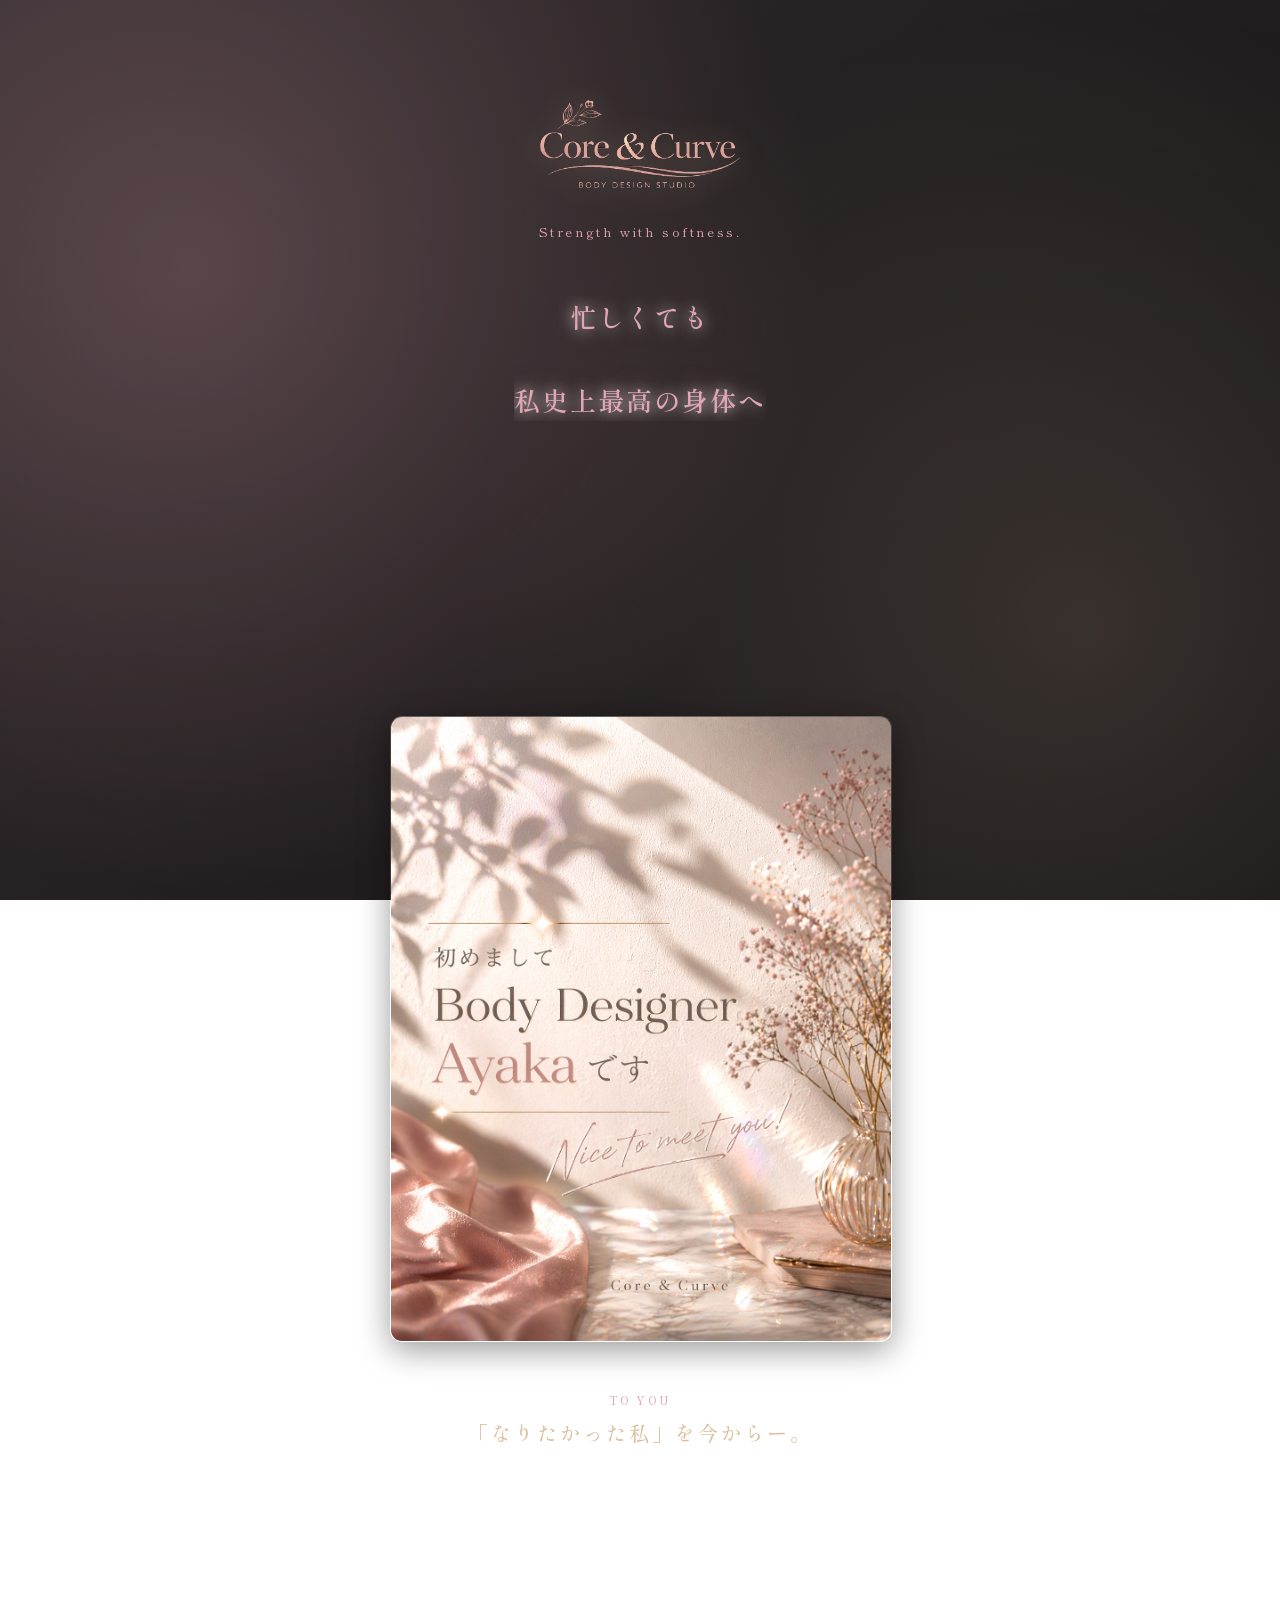
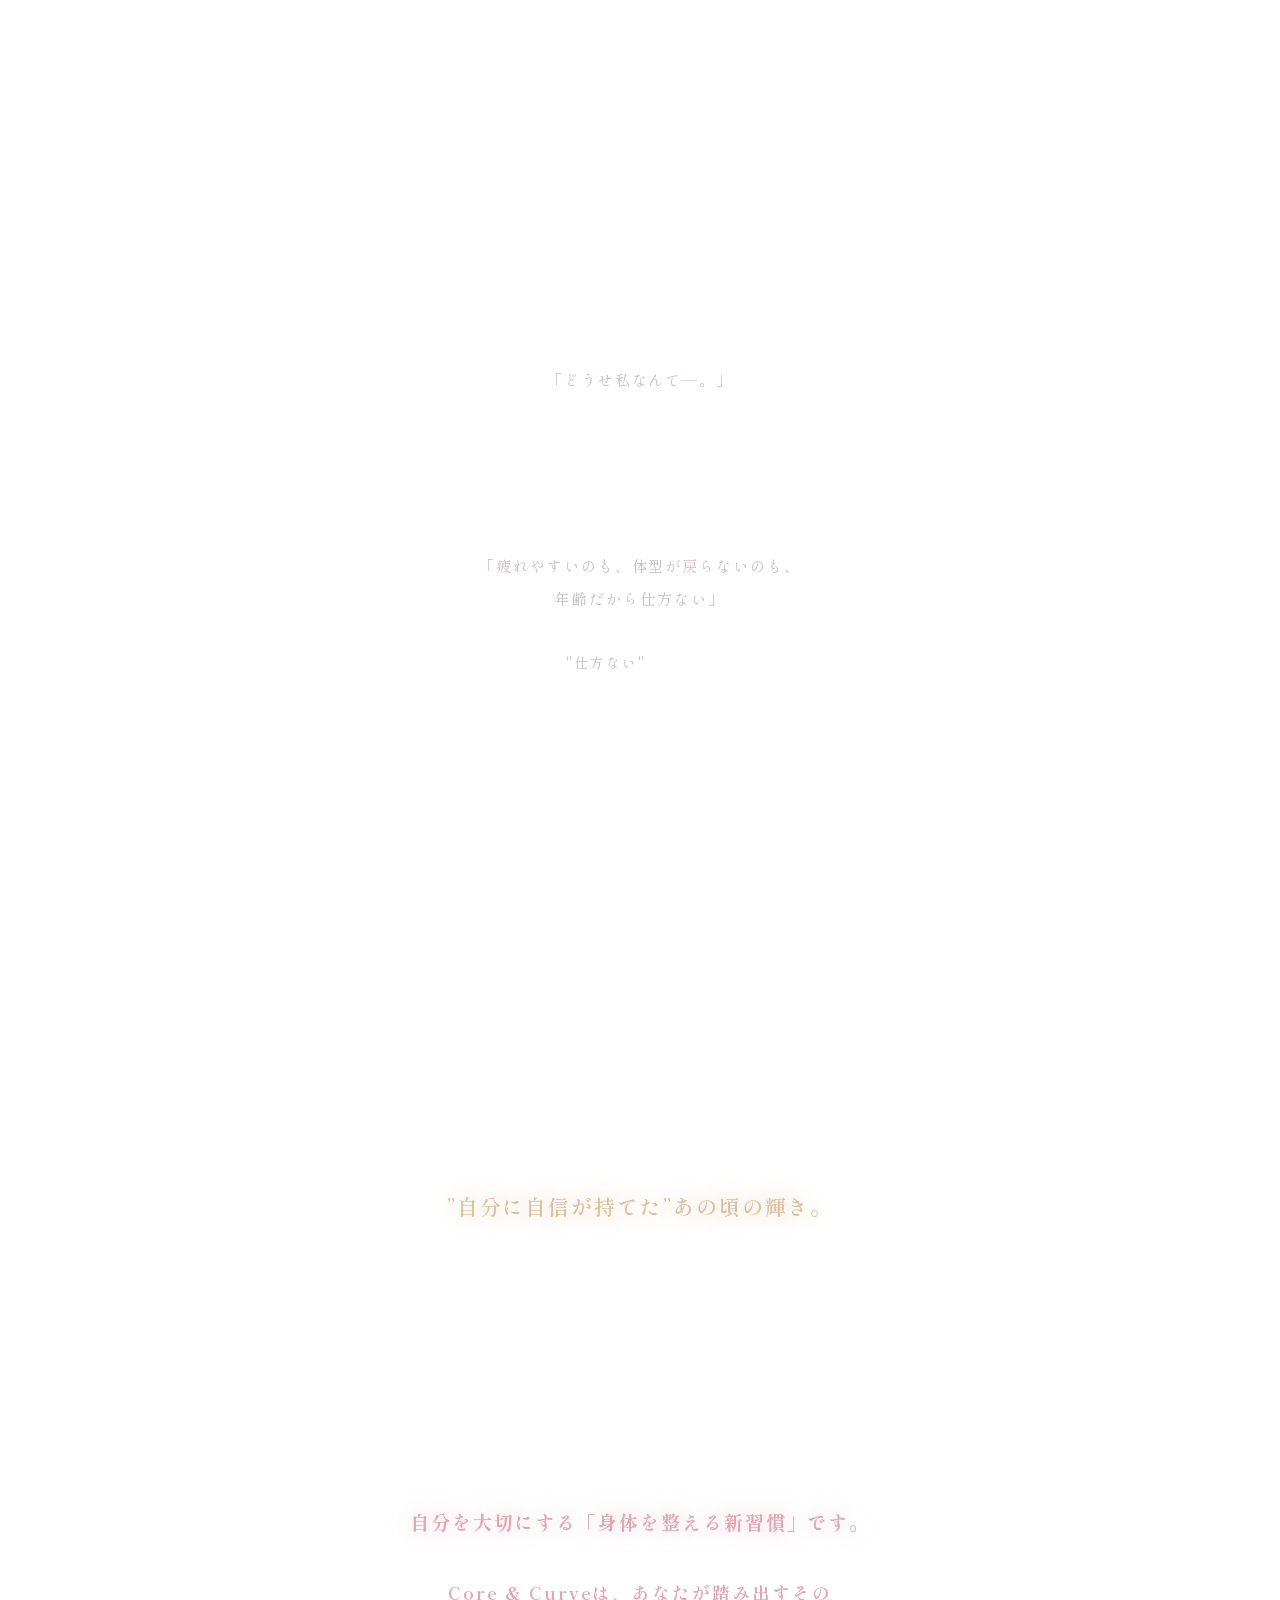
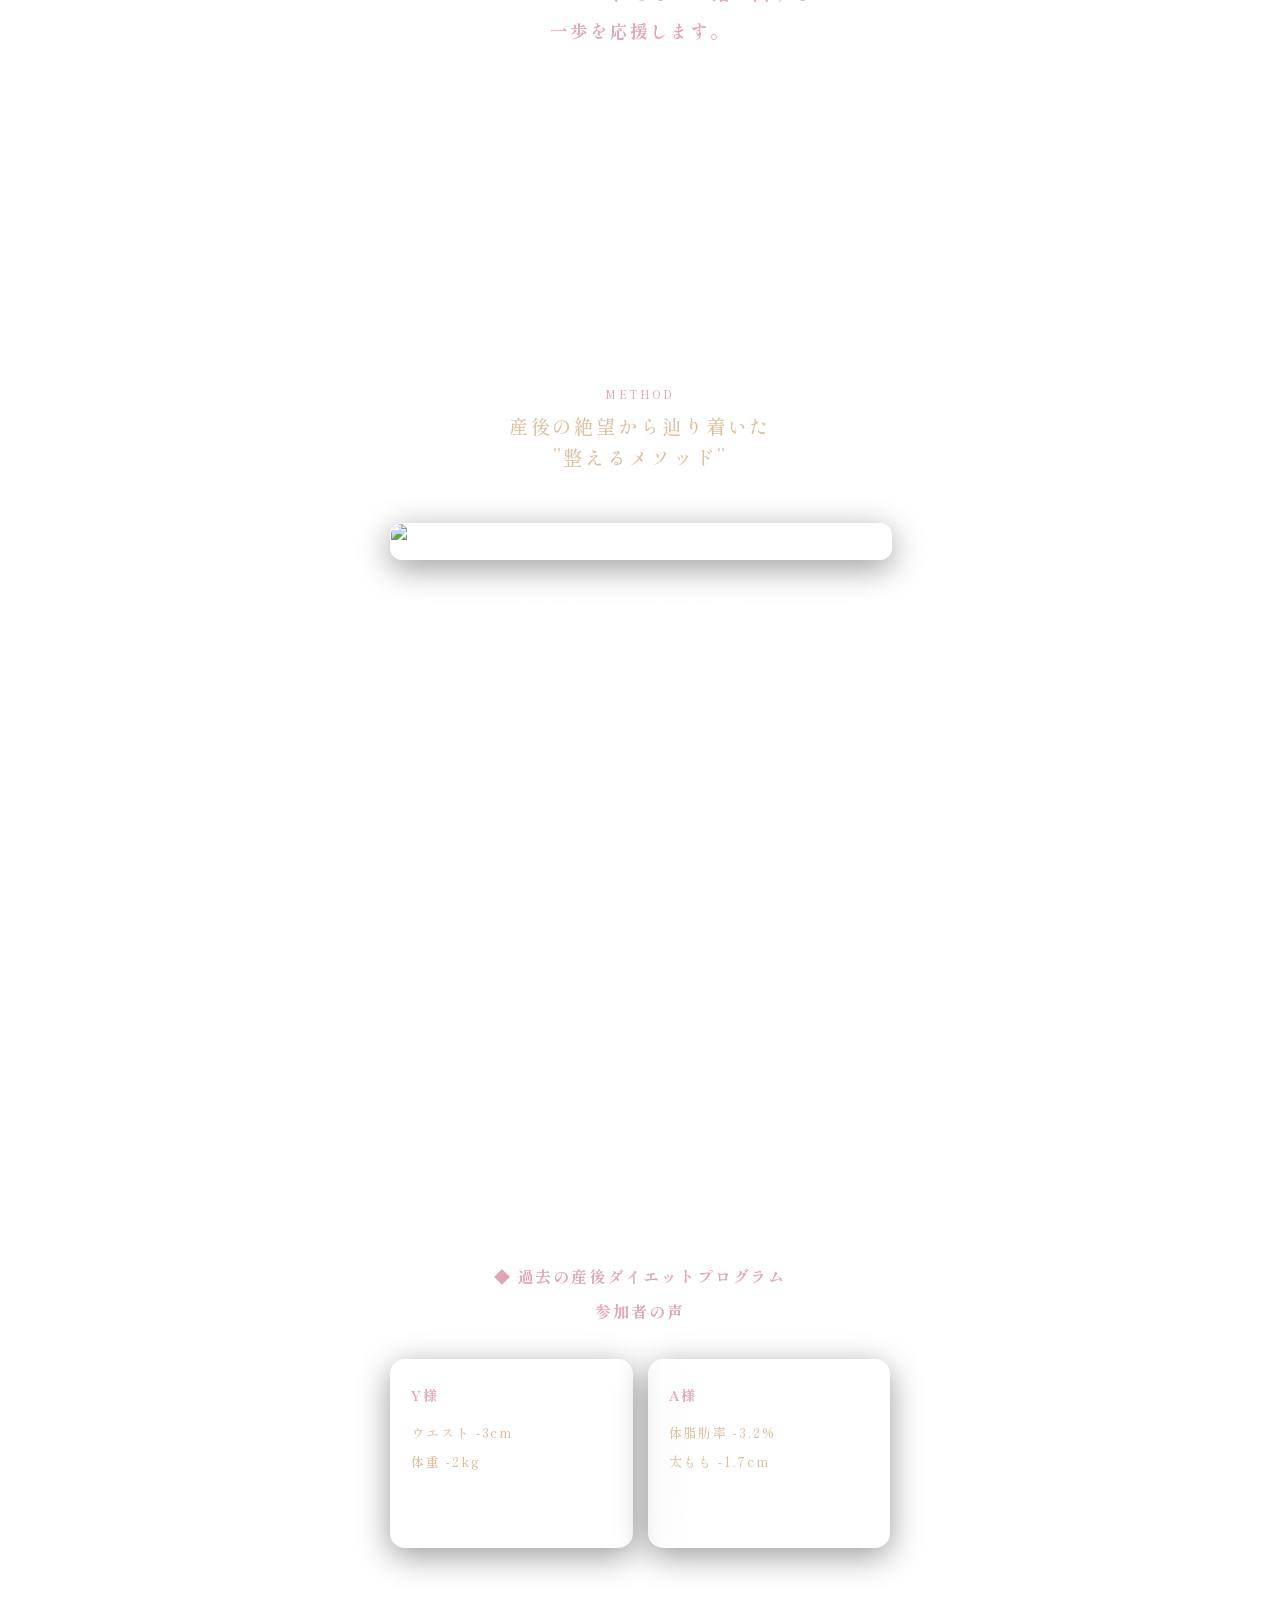
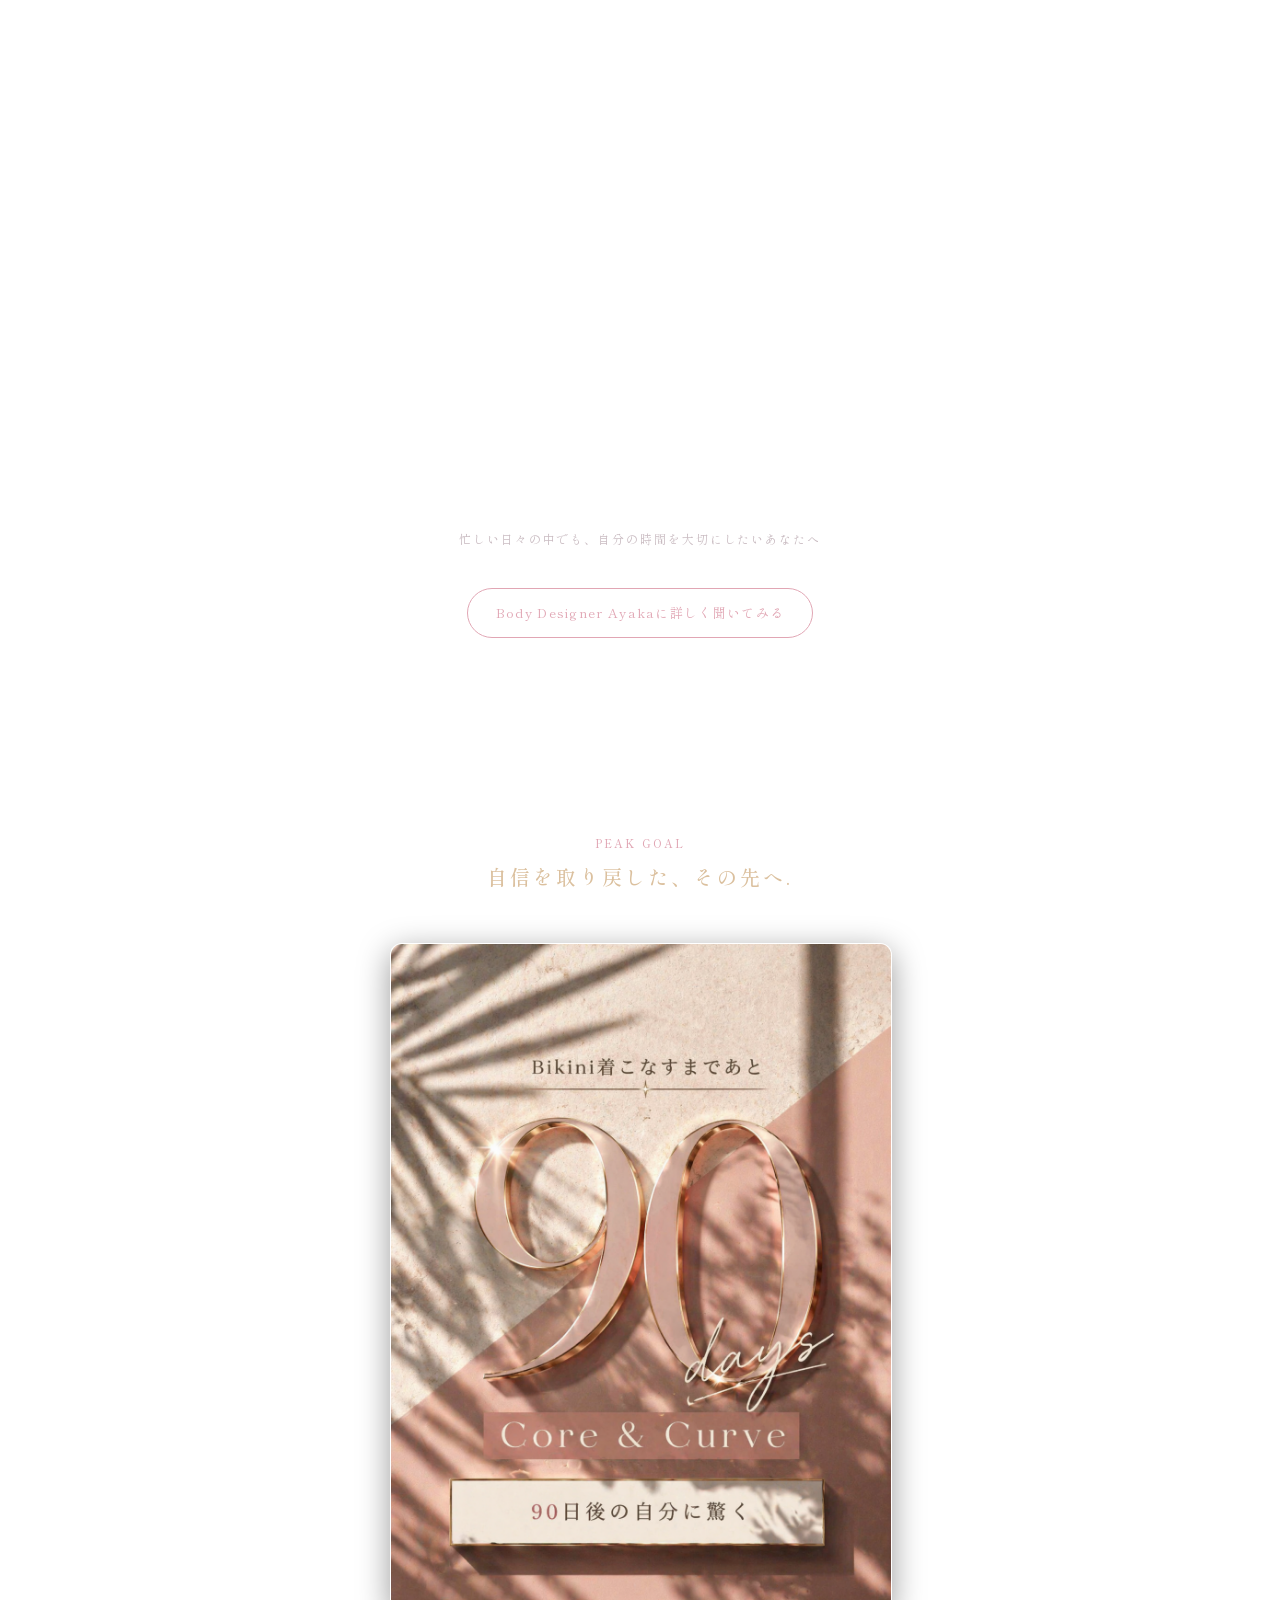
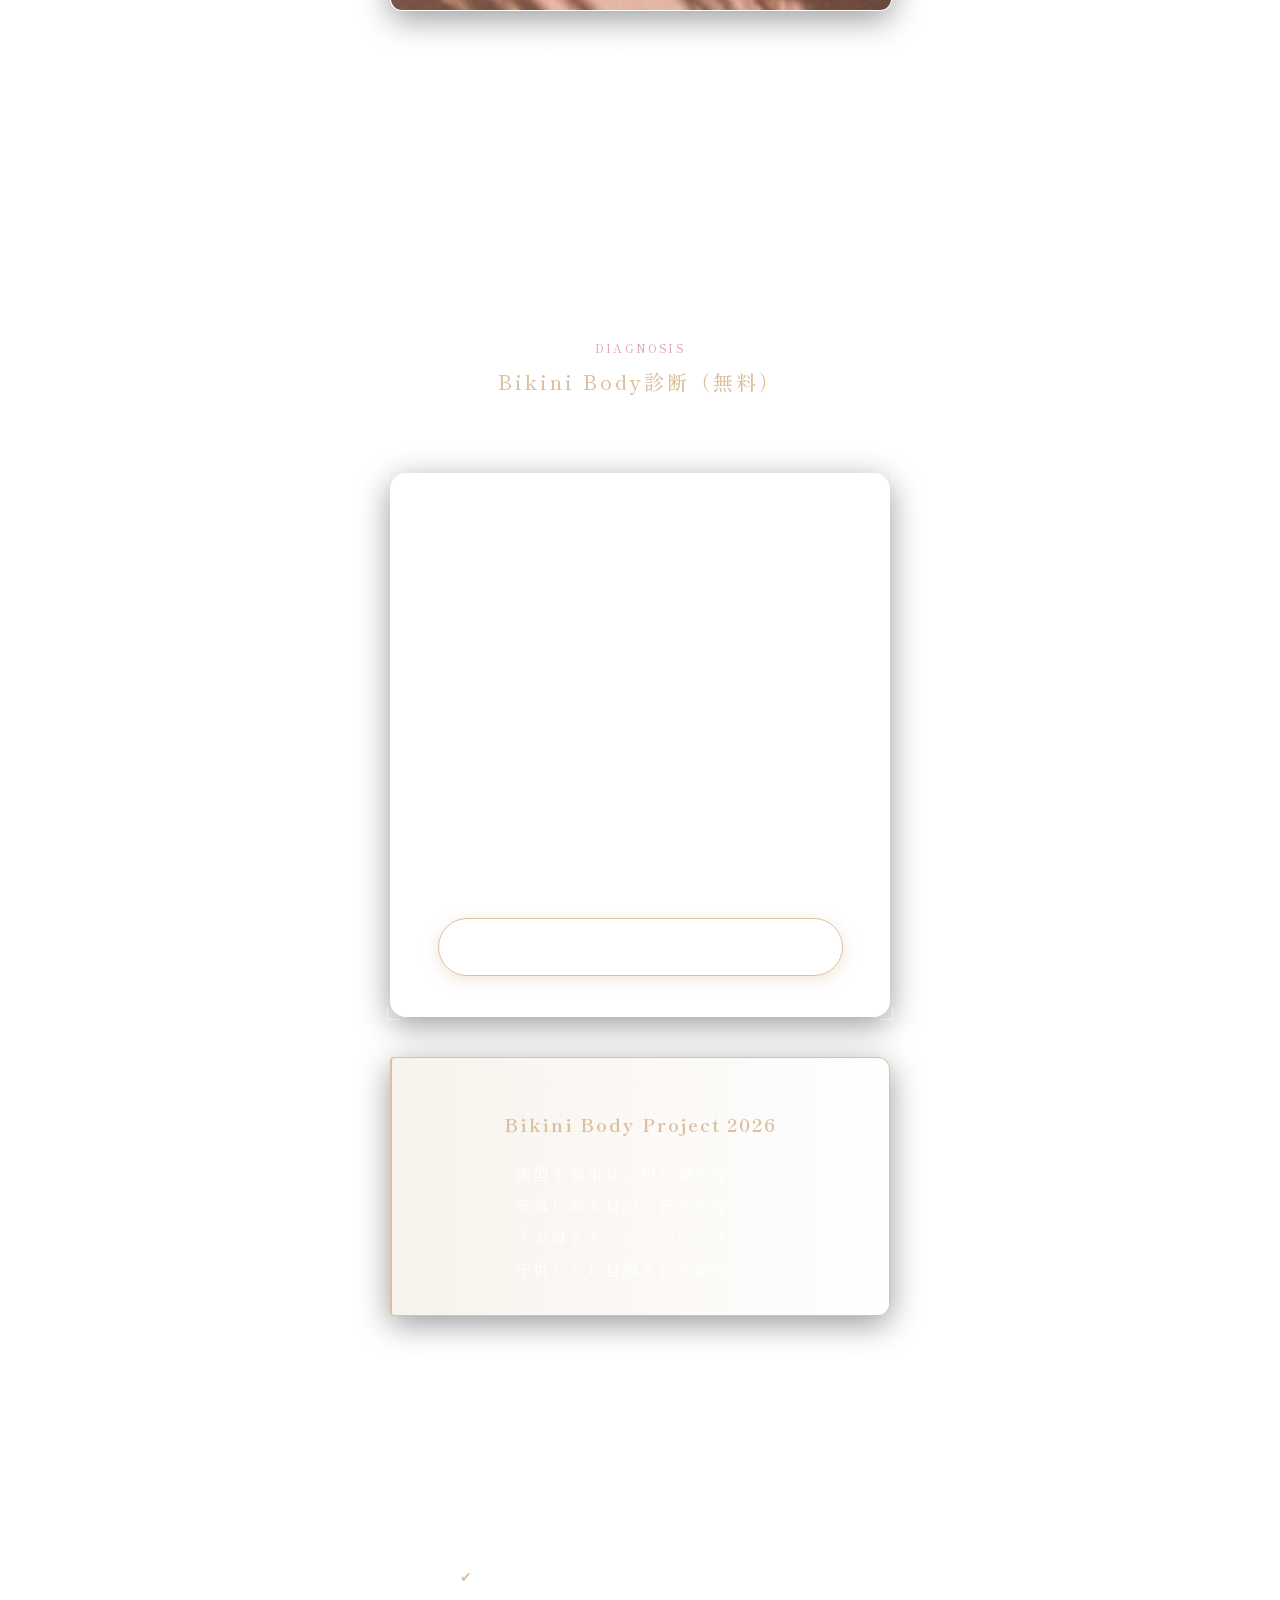
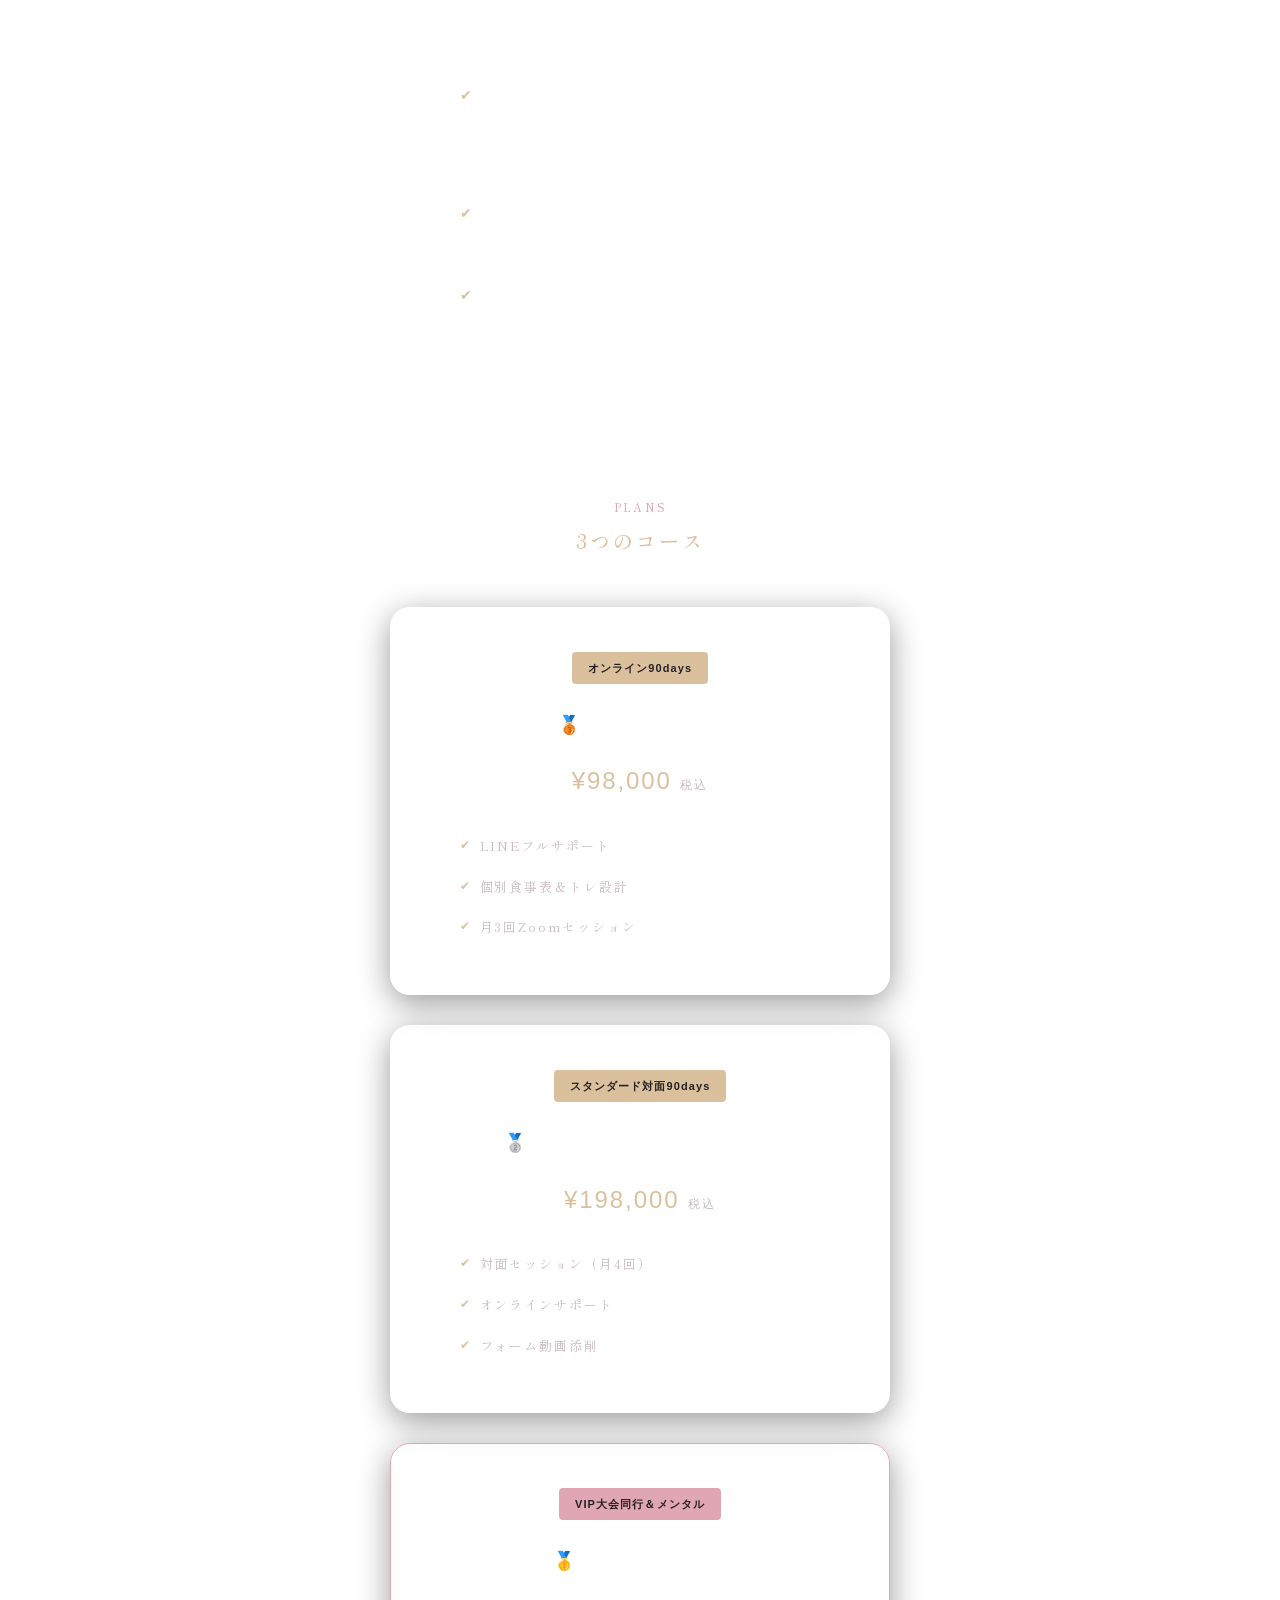
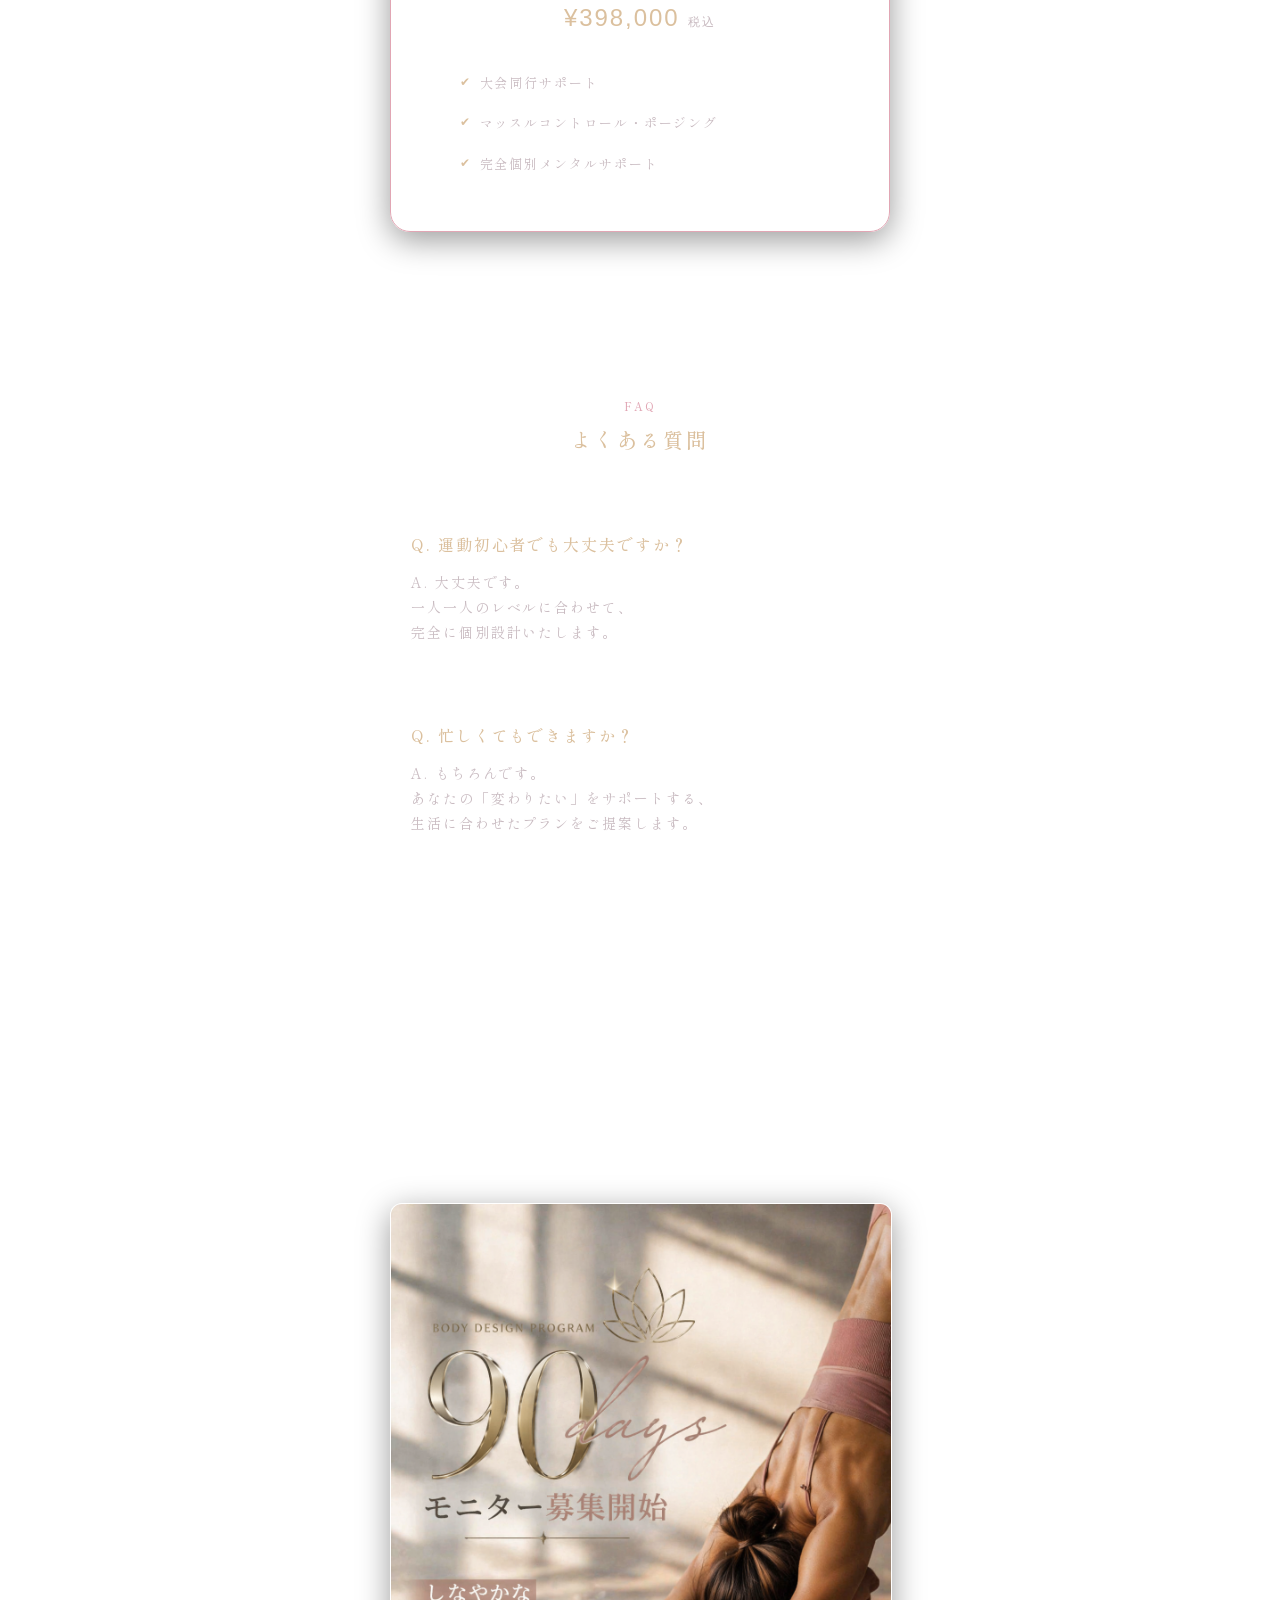
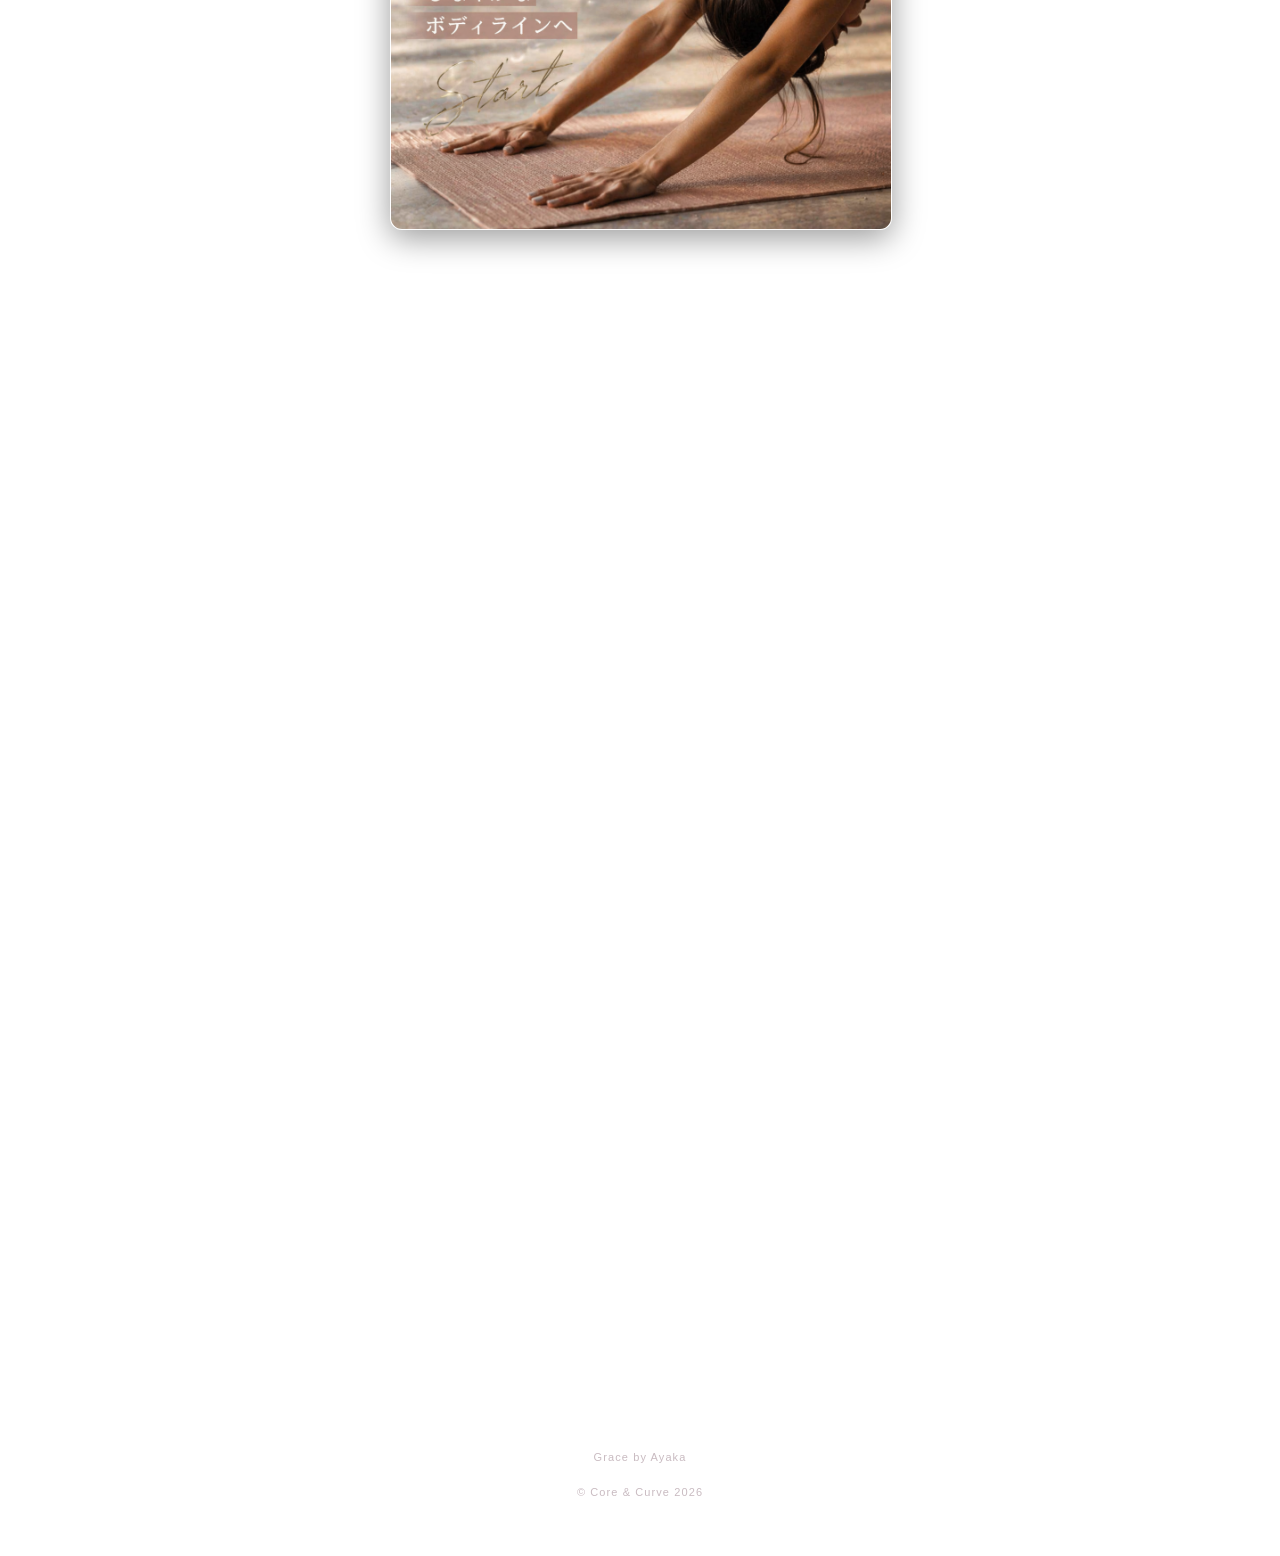
==== commit fde6b115: "Implement urgency, limit explanation, and diagnosis-to-LINE bonus flow" ====
--- a/index.html
+++ b/index.html
@@ -357,11 +357,15 @@
                     <span class="t-gold glow-reveal">自分を大切にする習慣を持った人だけです。</span>
                 </p>
 
-                <p class="t-pink scroll-fade">第1期生限定モニター募集</p>
-                <p class="t-sub scroll-fade" style="font-size:12px; margin-bottom:40px;">
-                    ▶ 4月スタート予定（先着5名限定）<br>
-                    ▶ 開発協力モニターにあたり30％OFF<br>
-                    ※満席になり次第、次回募集は値上げ予定</p>
+                <p class="t-pink scroll-fade" style="font-size: 20px; font-weight: bold; margin-bottom: 5px;">第1期生限定モニター募集</p>
+                <div class="scroll-fade" style="margin-bottom: 20px;">
+                    <span class="t-gold" style="font-size: 18px; font-weight: bold; border-bottom: 2px solid var(--accent-gold); padding-bottom: 2px;">残り若干名</span>
+                </div>
+                <p class="t-sub scroll-fade" style="font-size:12px; line-height: 2.0; margin-bottom:40px; text-wrap: balance;">
+                    一人ひとりの身体の状態を深く理解し、二人三脚で丁寧なサポートをお届けすることを大切にしています。<br>
+                    そのため、一度にサポートできる人数を制限させていただいております。<br><br>
+                    ▶ 開発協力モニターにつき <span class="t-gold" style="font-weight: bold; font-size: 1.1rem;">30％OFF</span><br>
+                    <span style="opacity: 0.8;">※満席になり次第、次回募集は値上げ予定となります。</span></p>
             </div>
 
             <div class="scroll-fade" style="max-width: 320px; margin: 40px auto 20px;">
@@ -384,6 +388,10 @@
                         公式LINEはこちら
                     </a>
                 </div>
+                <p class="scroll-fade" style="font-size: 12px; color: var(--text-sub); line-height: 1.8; margin-top: -10px; margin-bottom: 30px;">
+                    無料診断結果をLINEで送ると<span class="t-pink">タイプ別ポイントシート</span>をプレゼント。<br>
+                    希望者には個別フィードバックもおこなっています。
+                </p>
 
                 <!-- 2段目：Instagramとnoteリンク -->
                 <div style="display: flex; justify-content: center; gap: 16px; align-items: center;">
@@ -471,6 +479,17 @@
             <div class="modal-type" id="modal-type"></div>
             <div class="modal-label-text" id="modal-label"></div>
             <div class="modal-desc" id="modal-desc"></div>
+
+            <!-- 診断結果の時のみ表示するCTA -->
+            <div id="modal-diagnosis-cta" style="display:none; margin-top: 30px; border-top: 1px solid var(--line-glass); padding-top: 24px;">
+                <p style="font-size: 13px; color: var(--text-sub); margin-bottom: 16px;">
+                    この診断結果をLINEで送ると、<br>
+                    Ayakaから<span class="t-pink" style="font-weight:bold;">「タイプ別ポイントシート」</span>が受け取れます。
+                </p>
+                <a href="https://lin.ee/cWn1rMJa" target="_blank" class="btn-glass-cta" style="border-color: var(--accent-pink); color: var(--accent-pink); margin-top: 0; padding: 12px 32px;">
+                    LINEで結果を送ってみる
+                </a>
+            </div>
         </div>
     </div>
 
@@ -547,6 +566,7 @@
                 typeEl.style.color = 'var(--accent-pink)';
                 document.getElementById('modal-label').textContent = data.label;
                 document.getElementById('modal-desc').innerHTML = data.desc; // HTMLとして埋め込み
+                document.getElementById('modal-diagnosis-cta').style.display = 'none'; // レビュー時は非表示
                 modal.style.display = 'flex';
                 requestAnimationFrame(function () {
                     requestAnimationFrame(function () {
@@ -562,6 +582,7 @@
                 typeEl.style.color = data.color;
                 document.getElementById('modal-label').textContent = data.label;
                 document.getElementById('modal-desc').innerHTML = data.desc;
+                document.getElementById('modal-diagnosis-cta').style.display = 'block'; // 診断時は表示
                 modal.style.display = 'flex';
                 requestAnimationFrame(function () {
                     requestAnimationFrame(function () {
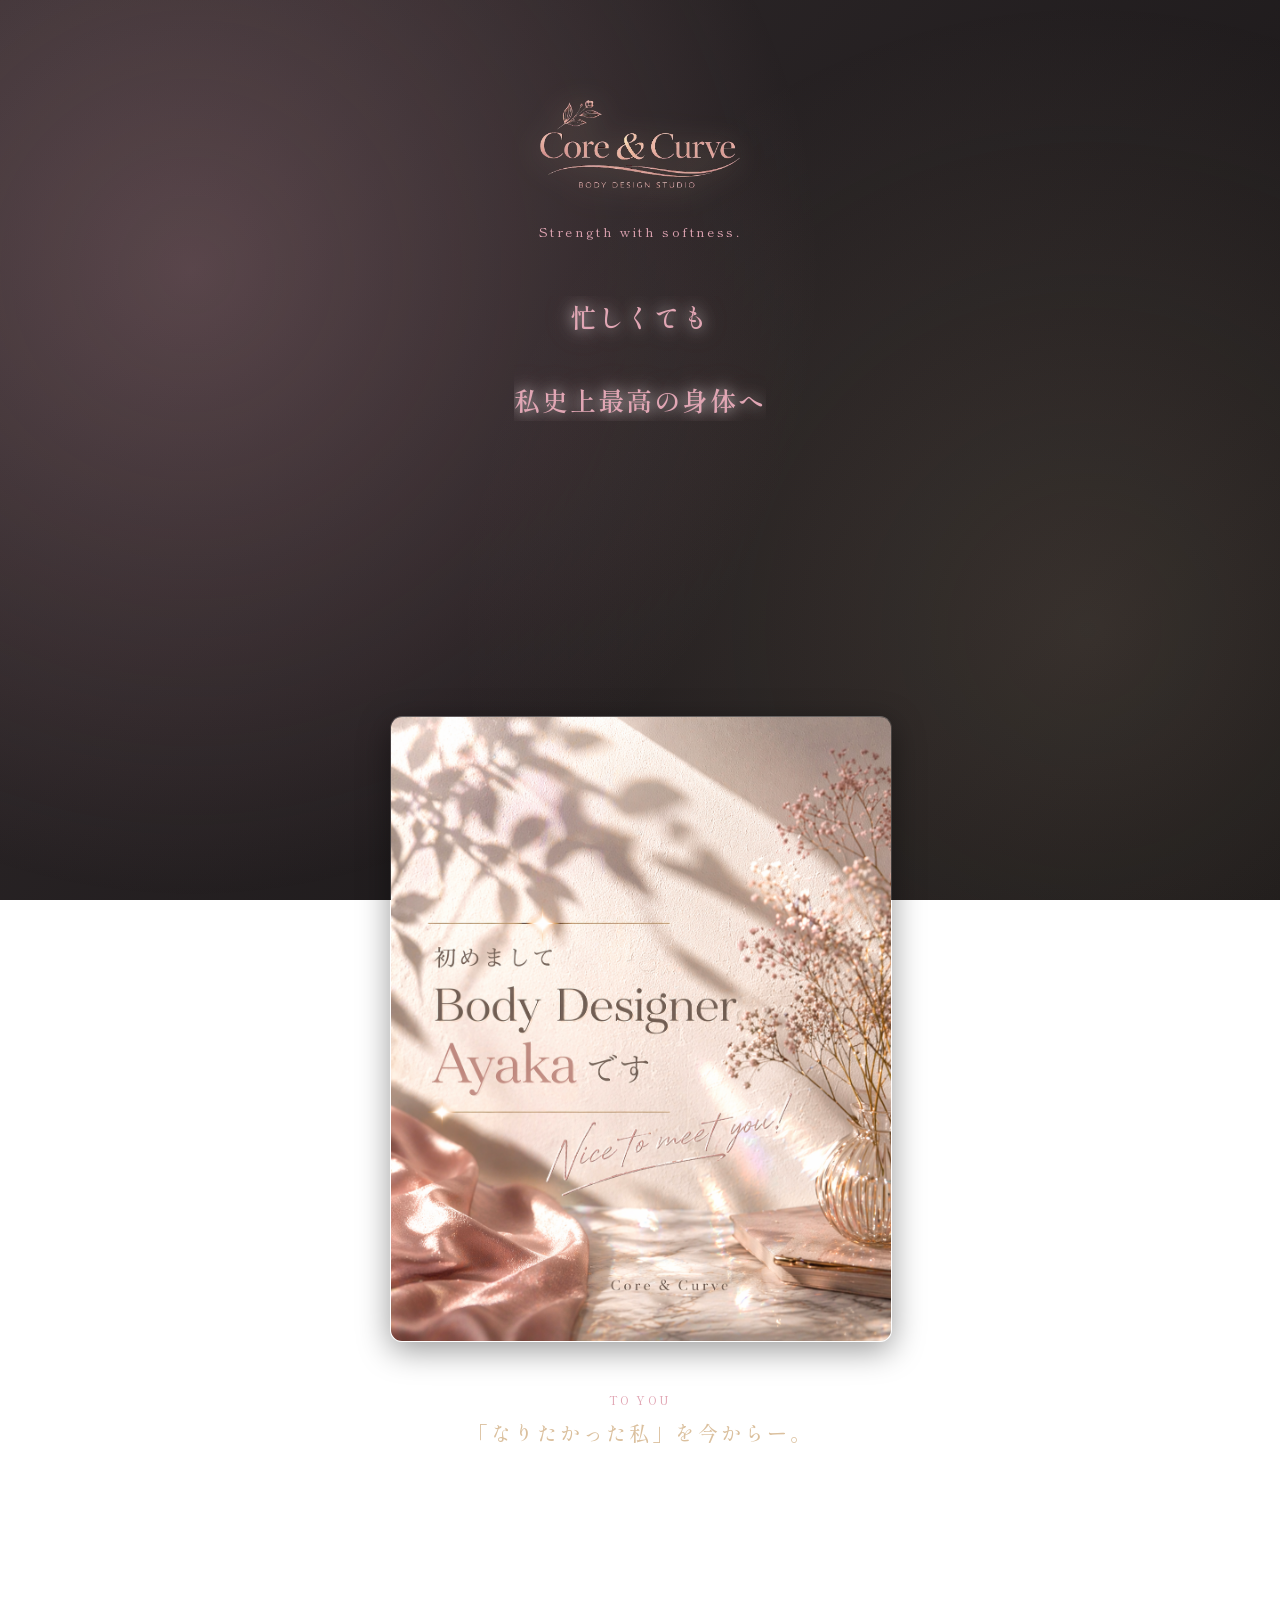
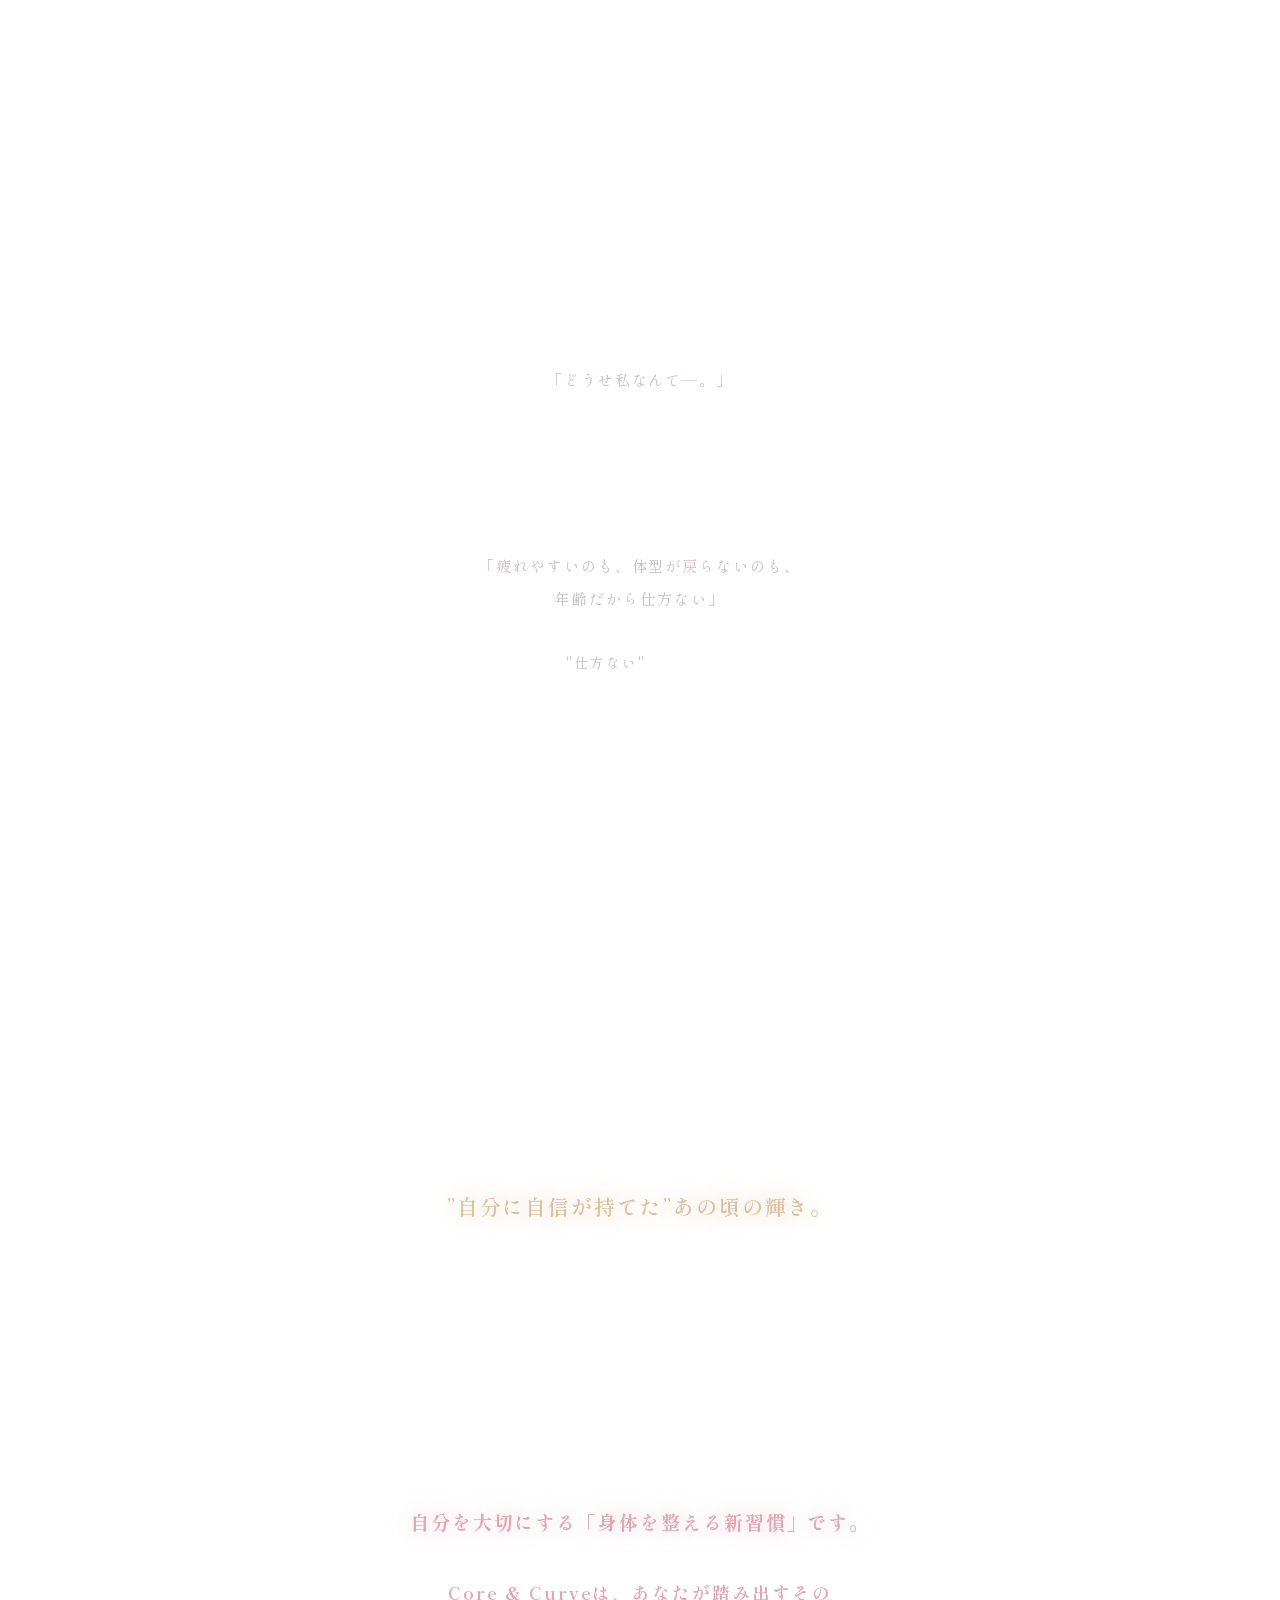
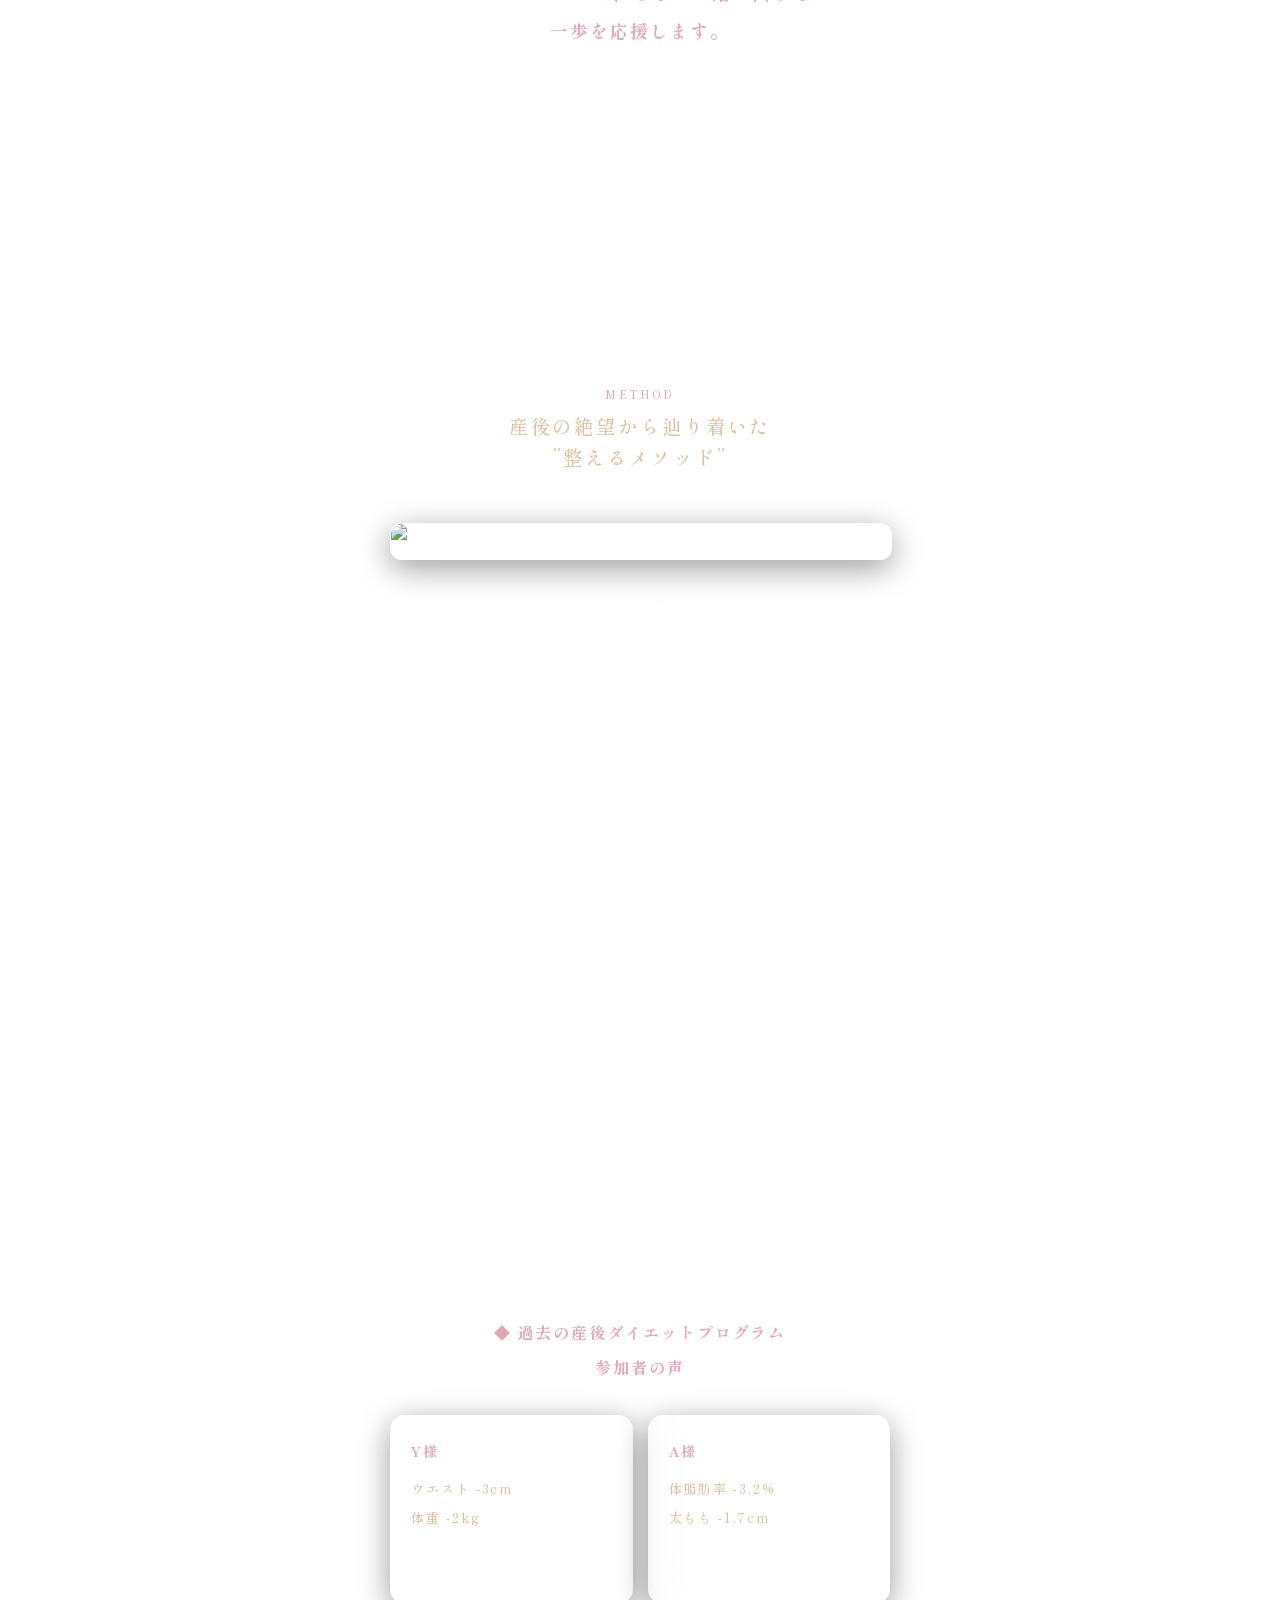
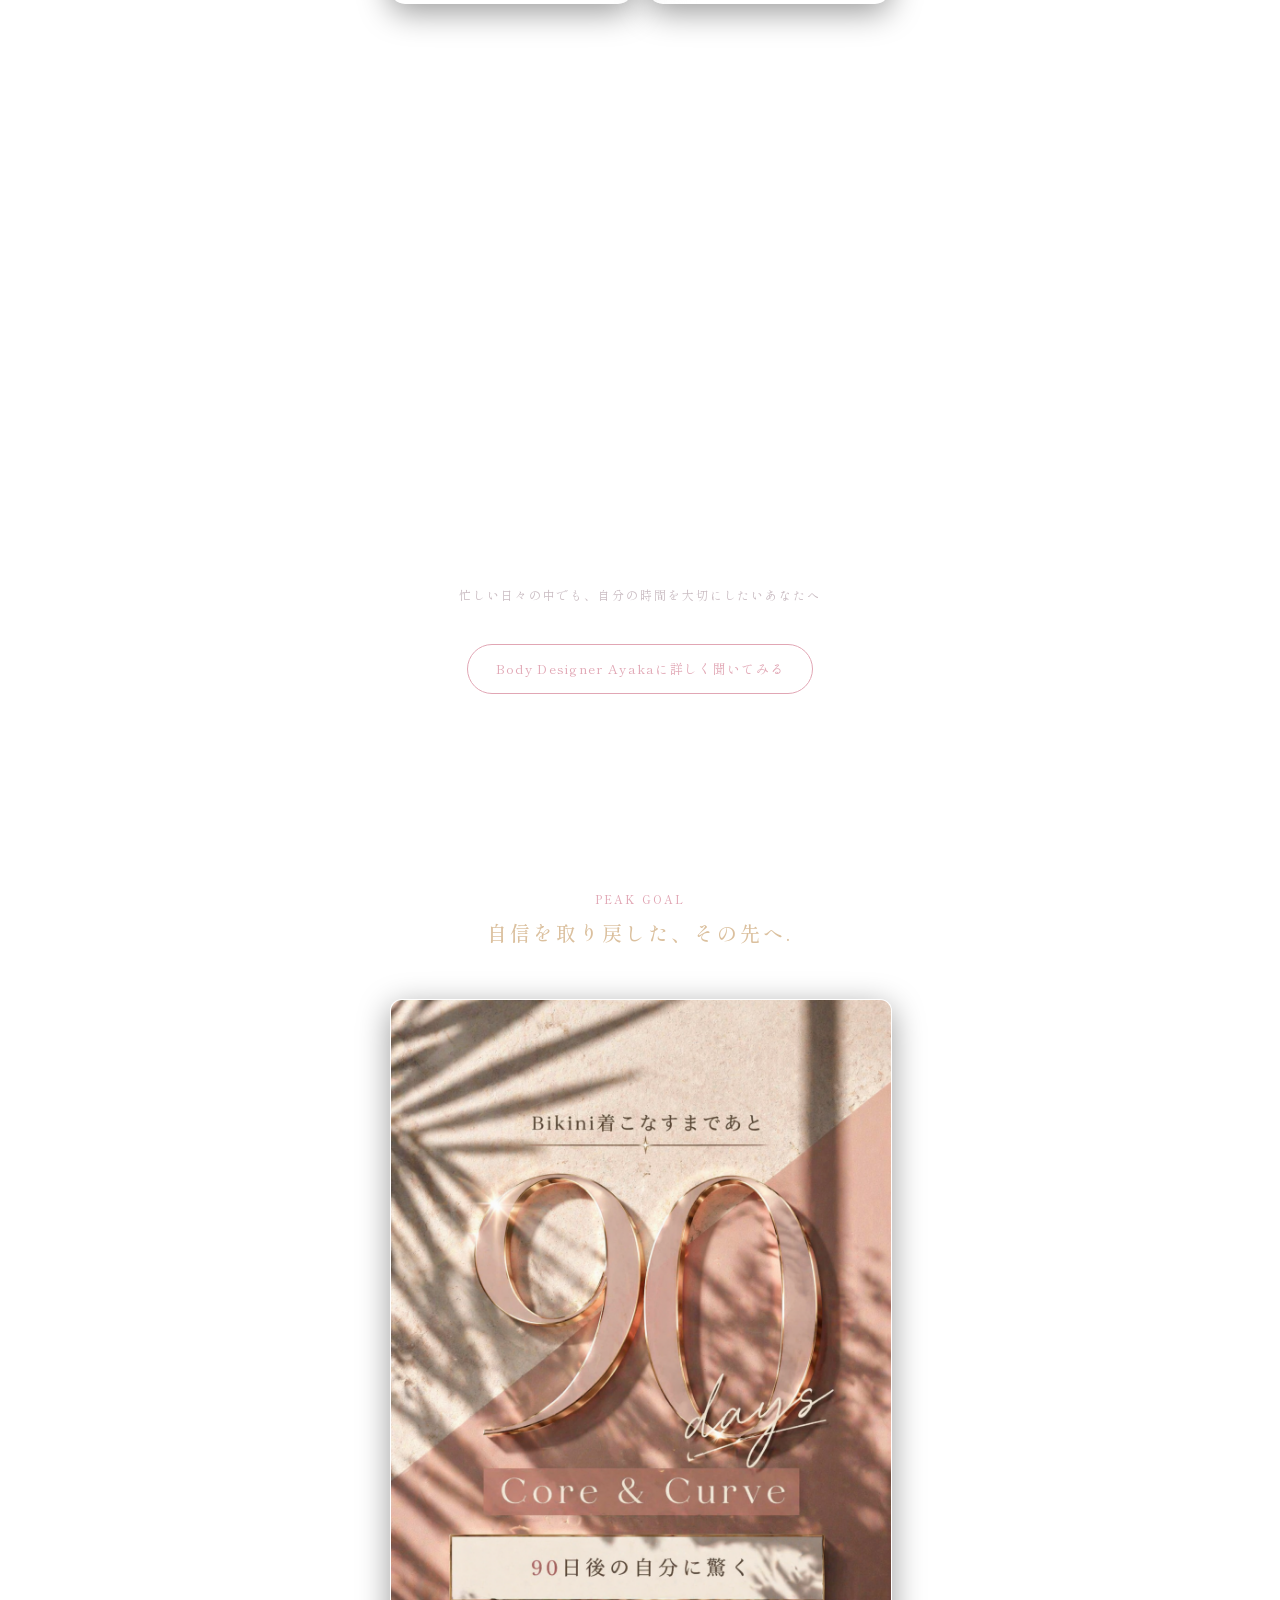
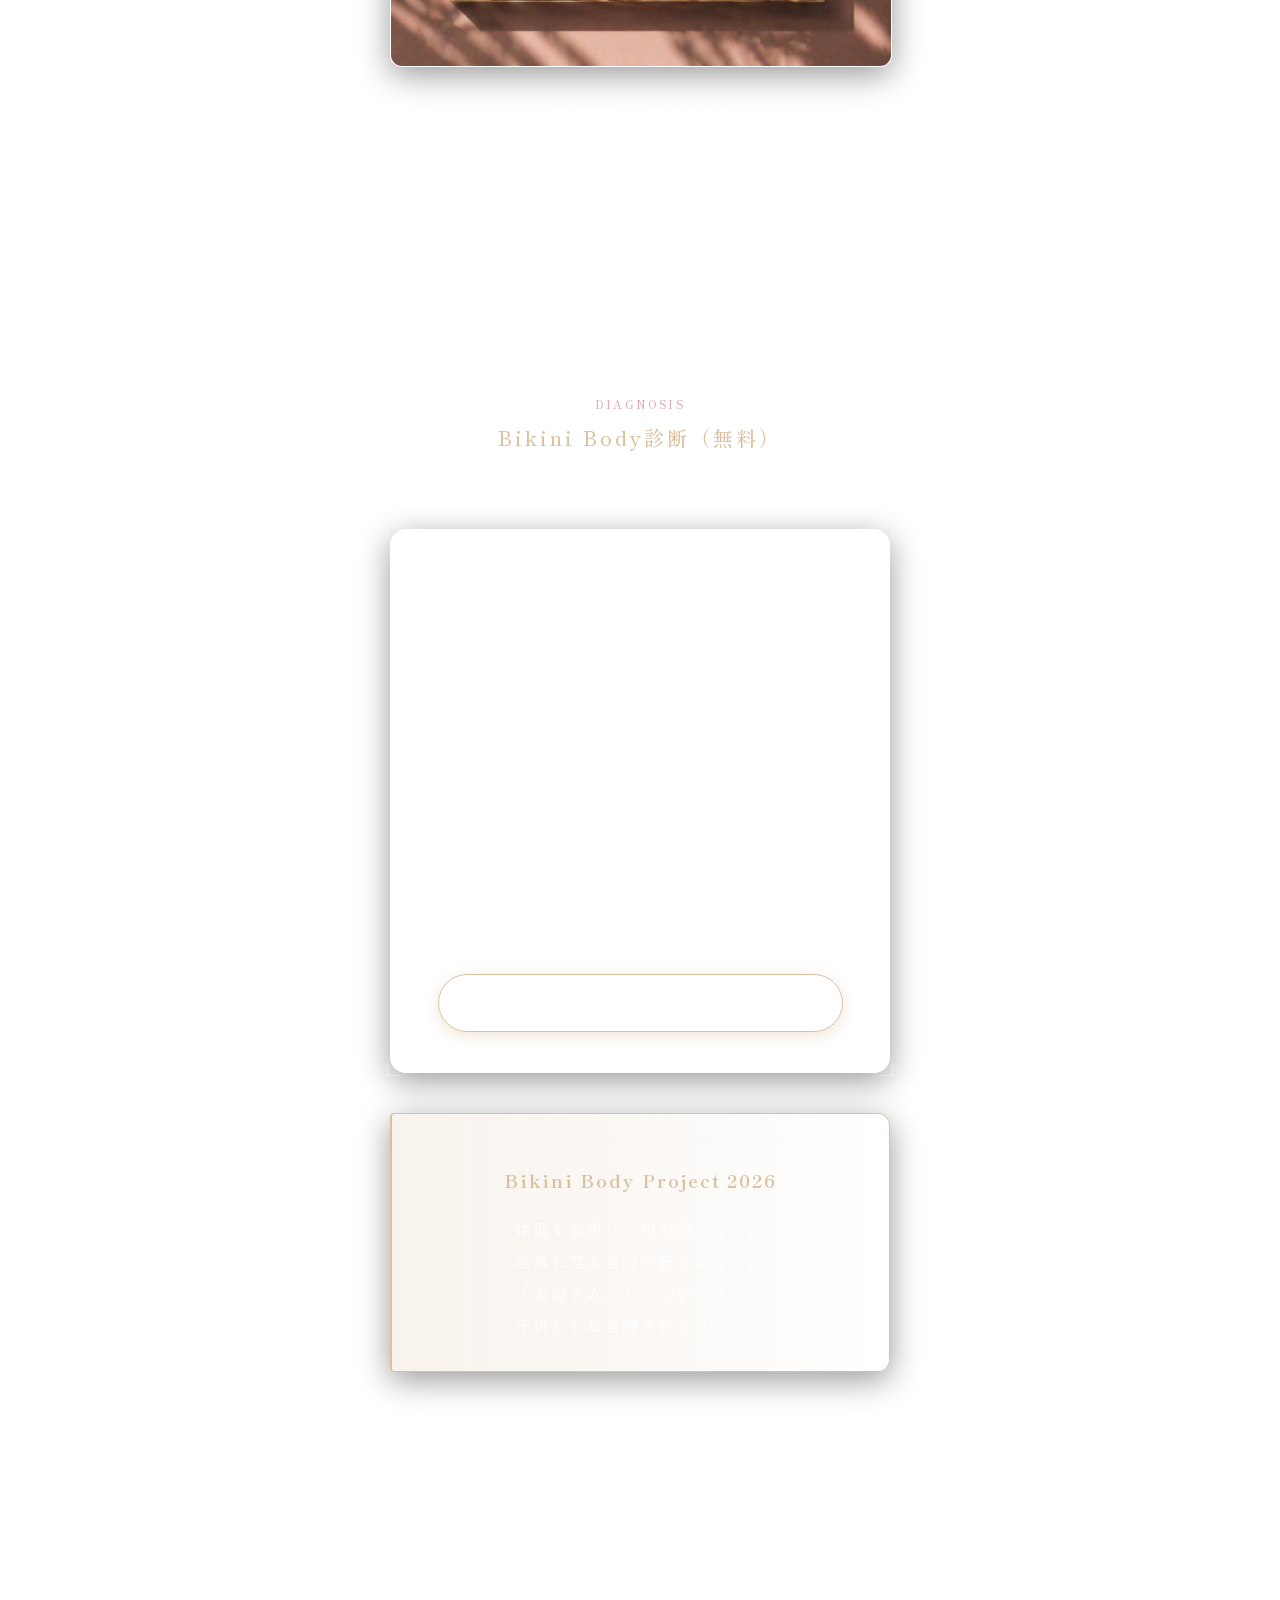
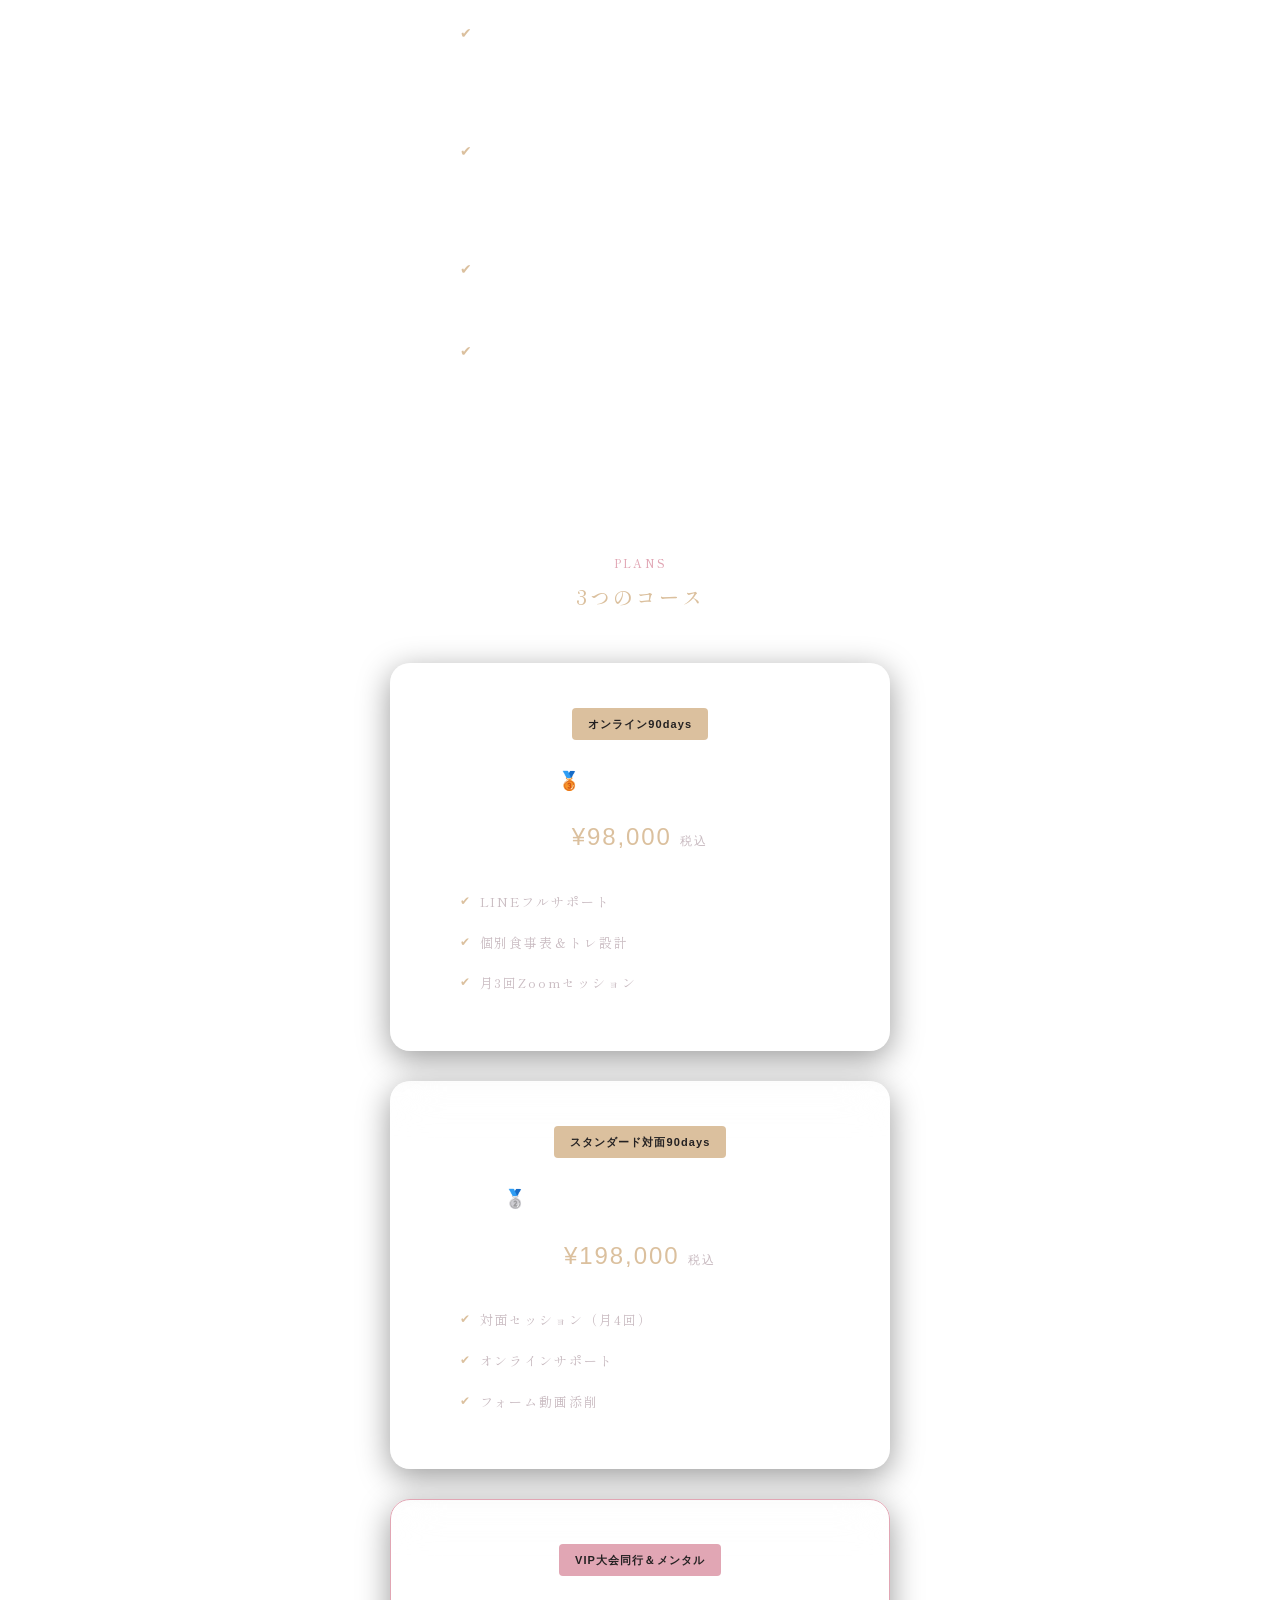
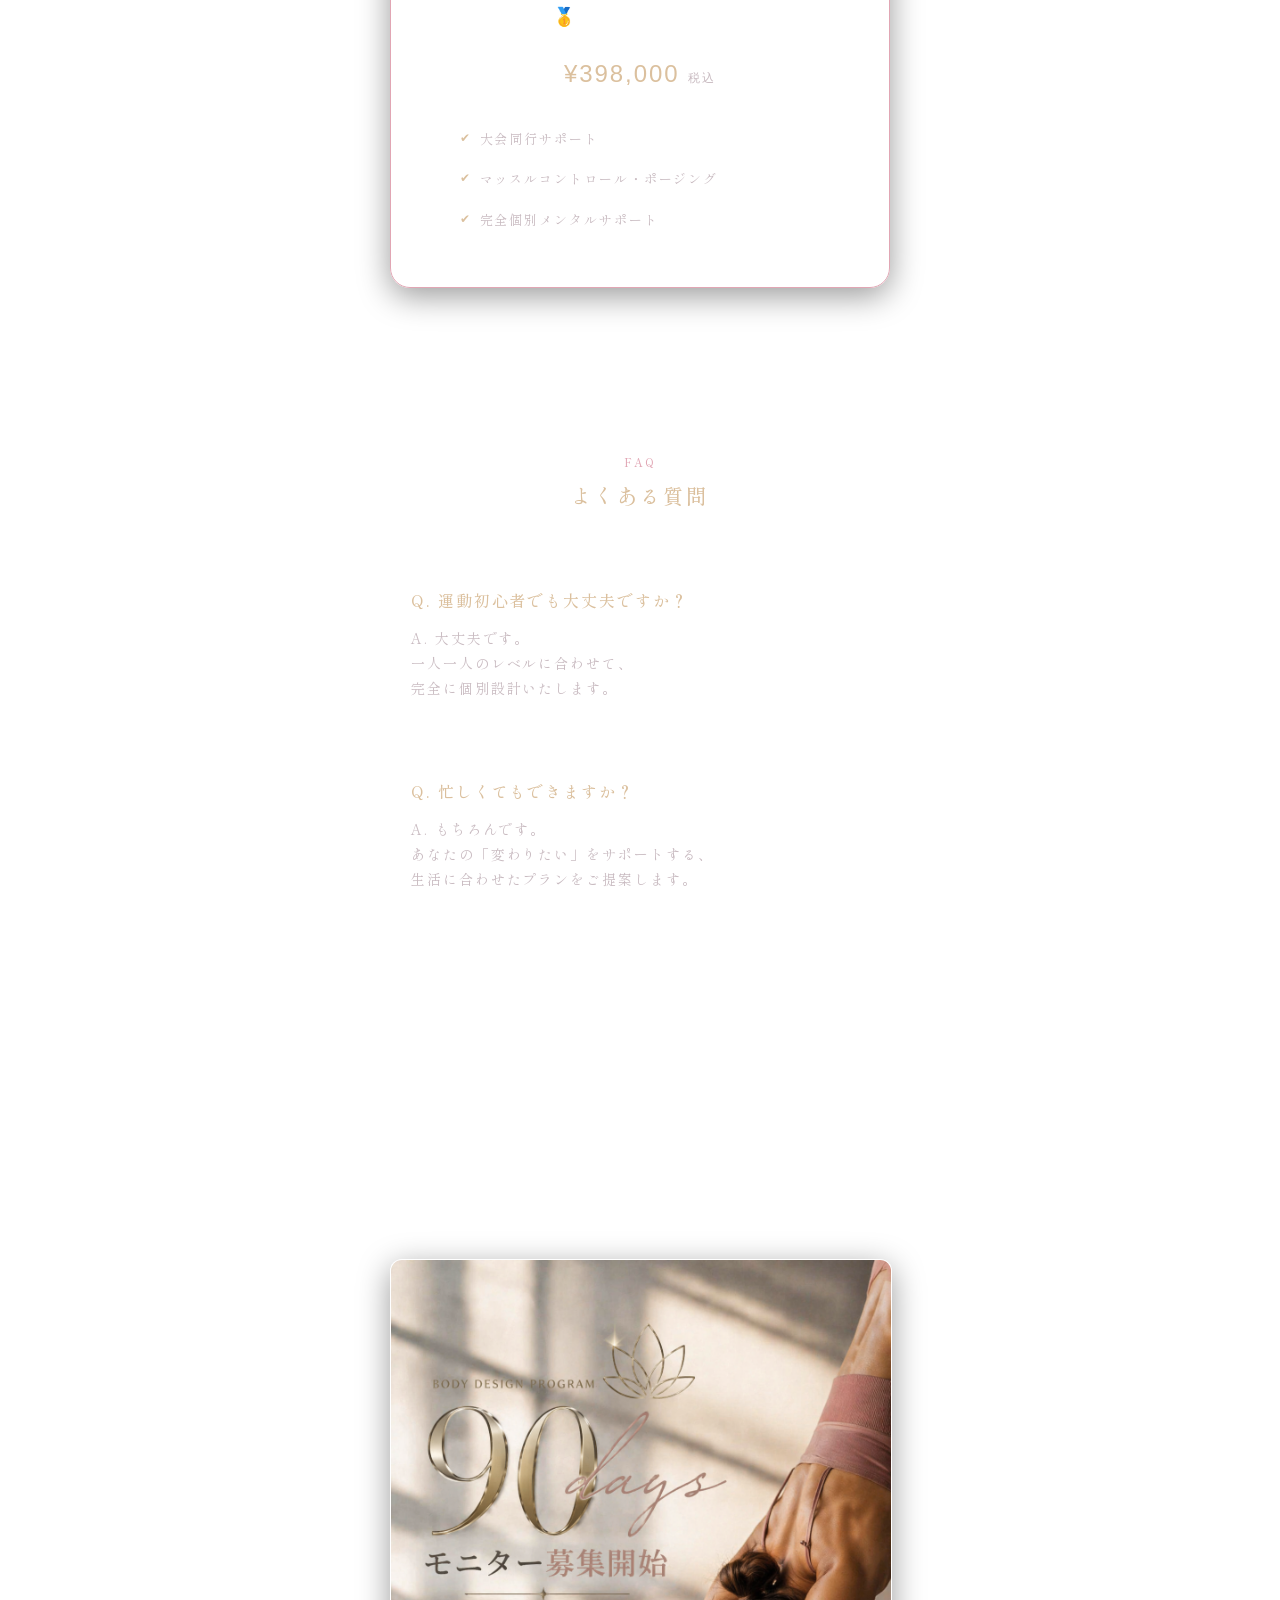
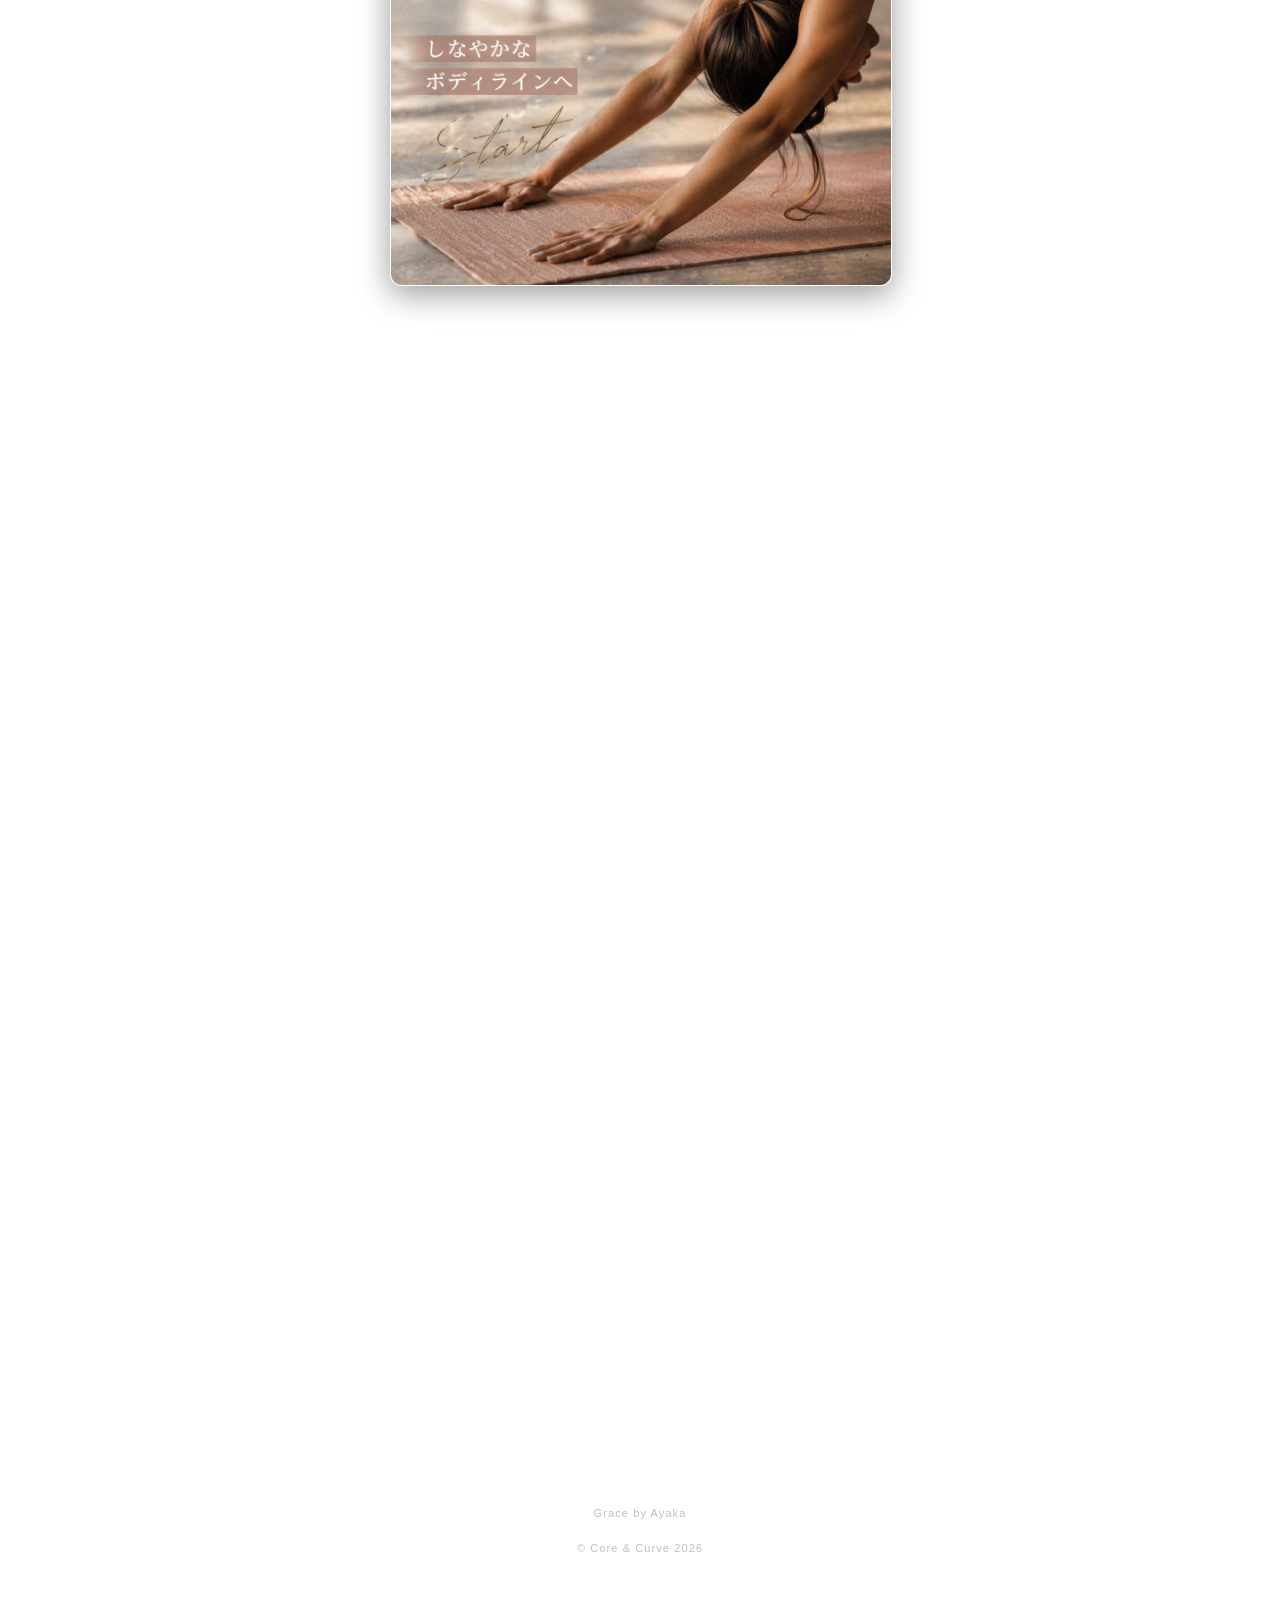
==== commit eb867ac3: "Add A-san profile modal" ====
--- a/index.html
+++ b/index.html
@@ -126,6 +126,9 @@
             </div>
             <div class="story-block">
                 <p class="scroll-fade">Body Designer Ayakaです。</p>
+                <div class="scroll-fade" style="text-align: center; margin: -10px 0 30px;">
+                    <button class="btn-detail" onclick="openProfile()">プロフィール詳細を見る</button>
+                </div>
                 <p class="scroll-fade">私自身、三兄弟の出産後に体は激変。<br>「どうしてこの体は壊れていくの？」と<br>絶望すら感じる日々を送っていました。</p>
                 <p class="scroll-fade">時間のないママに、<br>激しい運動や食事制限なんて無理。<br>私もそうでした。</p>
                 <p class="scroll-fade">だからこそ、きつい我慢ではなく、<br>
@@ -575,6 +578,43 @@
                 });
             };
 
+            window.openProfile = function () {
+                document.getElementById('modal-count').textContent = '✔ PROFILE';
+                const typeEl = document.getElementById('modal-type');
+                typeEl.innerHTML = '';
+                document.getElementById('modal-label').textContent = '';
+                
+                const profileHTML = `
+                    <img src="bodytrainerayaka2.png" alt="Body Designer Ayaka" class="img-fluid" style="margin-top:0; margin-bottom:20px;">
+                    <div style="text-align:left; font-size:13px; line-height:1.8;">
+                        <p style="margin-bottom:15px; text-align:center;">
+                            <span style="font-size:18px; font-weight:bold; color:var(--accent-gold);">Body Designer Ayaka</span><br>
+                            <span style="font-size:12px; color:var(--text-sub);">1988年生まれ / 横浜市在住 / 3児の母</span>
+                        </p>
+                        <div style="background: rgba(255,255,255,0.05); padding:12px; border-radius:8px; margin-bottom:15px; border: 1px solid var(--line-glass);">
+                            <span style="color:var(--accent-pink); font-weight:bold; font-size:12px;">保有資格・経歴</span><br>
+                            ・ＪＭＰＡ認定 産後ダイエットトレーナー<br>
+                            ・ピラティスインストラクター<br>
+                            ・ＭＯＳＳＡ インストラクター<br>
+                            ・スポーツクラブ ジムスタッフ／加圧専門パーソナルトレーナー
+                        </div>
+                        <p style="margin-bottom:10px; font-size:13px;">
+                            産後、自身の体型崩れや不調に悩みつつも、男の子3兄弟を連れて気軽に通えるスタジオがなく苦労した経験を持つ。<br>
+                            その経験から「産後ダイエットトレーナー」の資格を取得。<br><br>
+                            オンラインで気軽にママ友を作ったり、体を動かしてリフレッシュしたり、時には本気でダイエットしてみたり…そんなスタジオを目指しています＊
+                        </p>
+                    </div>
+                `;
+                document.getElementById('modal-desc').innerHTML = profileHTML;
+                document.getElementById('modal-diagnosis-cta').style.display = 'none';
+                modal.style.display = 'flex';
+                requestAnimationFrame(function () {
+                    requestAnimationFrame(function () {
+                        modal.classList.add('is-open');
+                    });
+                });
+            };
+
             function openModal(data, count) {
                 document.getElementById('modal-count').textContent = '✔ YES ' + count + '個';
                 const typeEl = document.getElementById('modal-type');
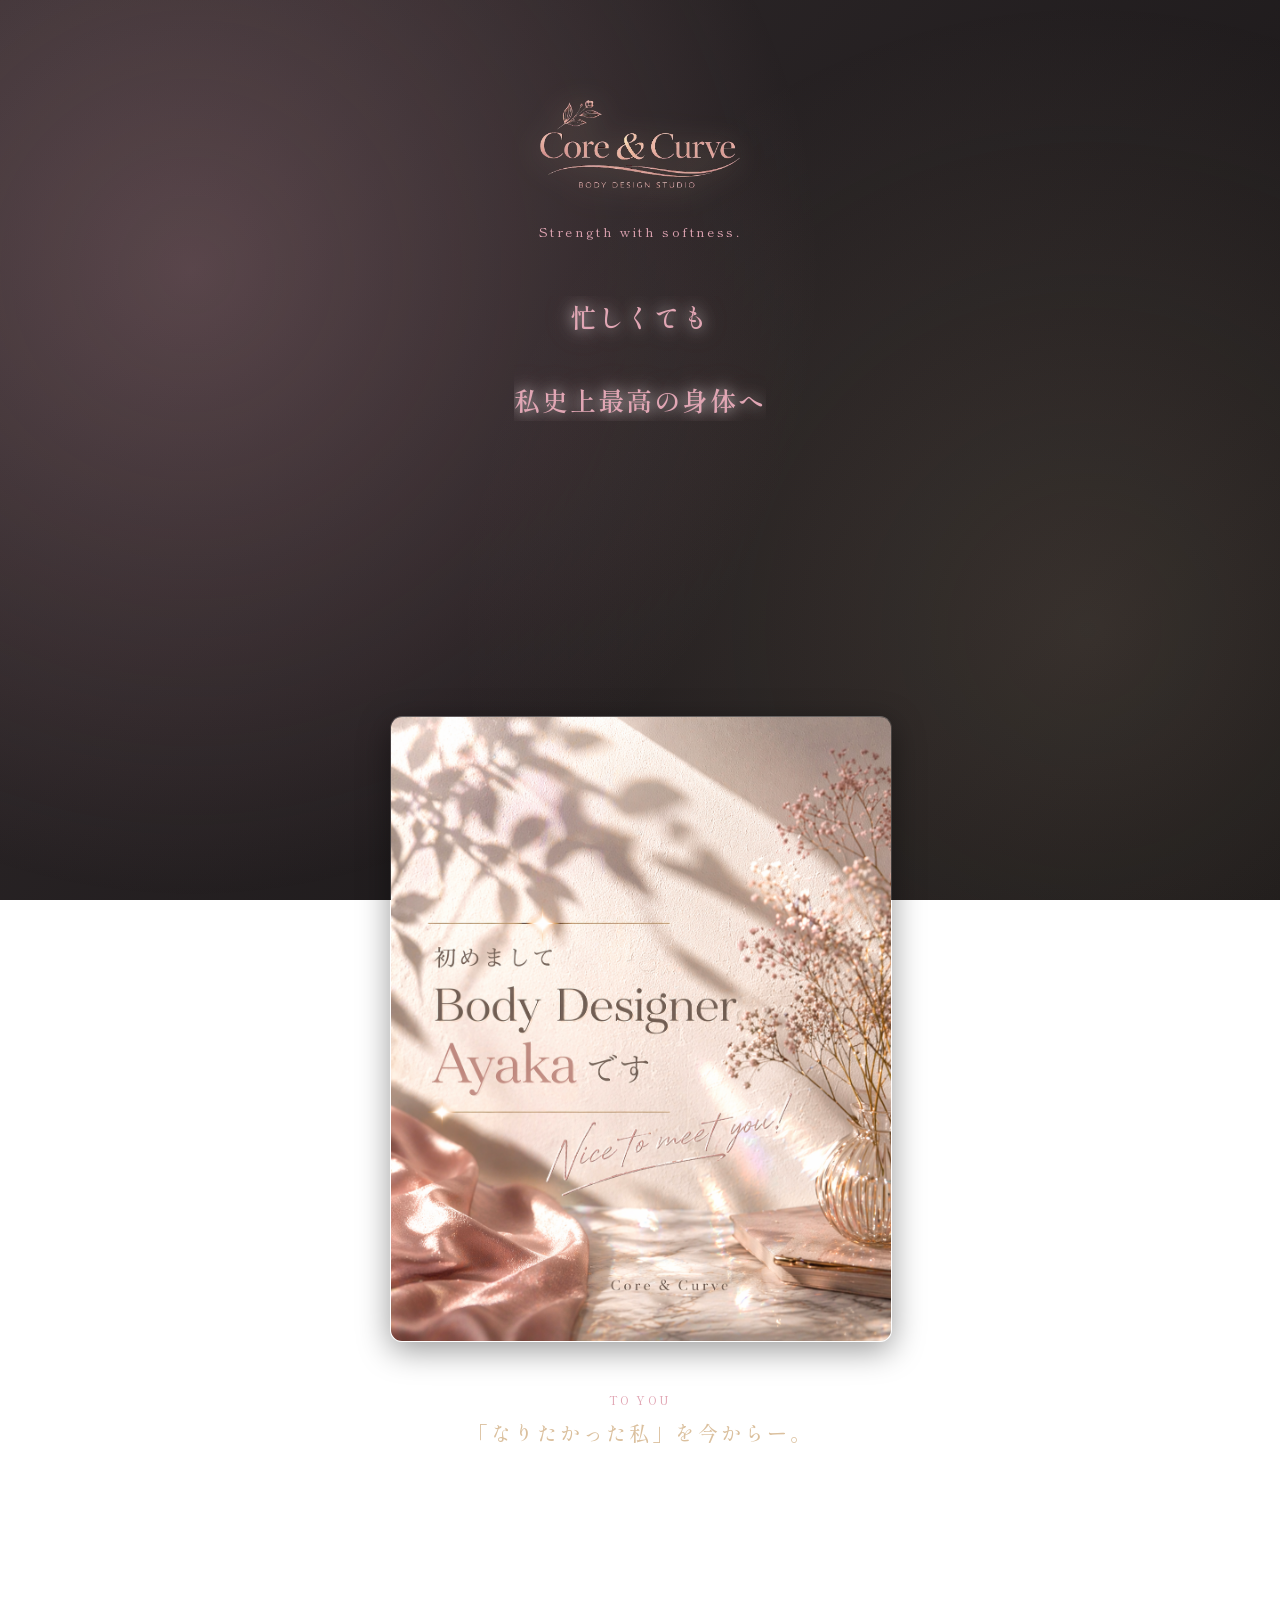
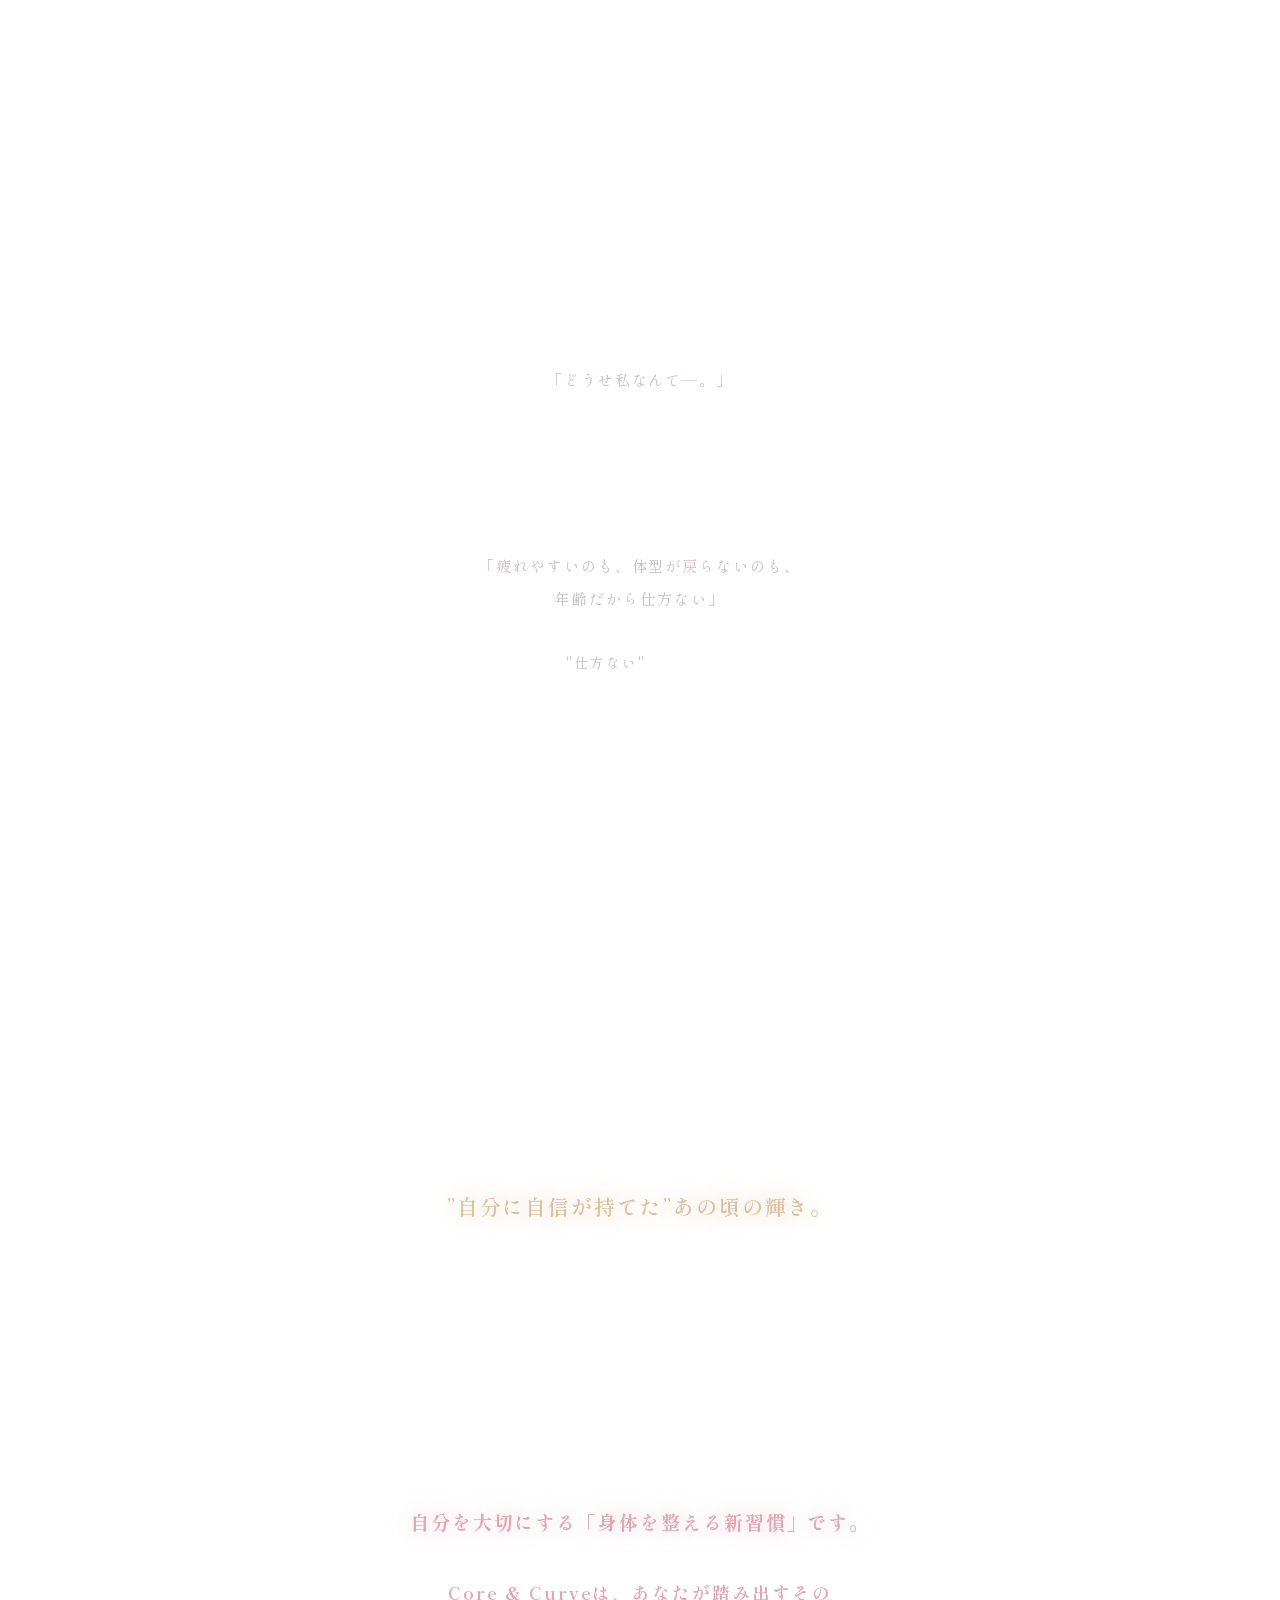
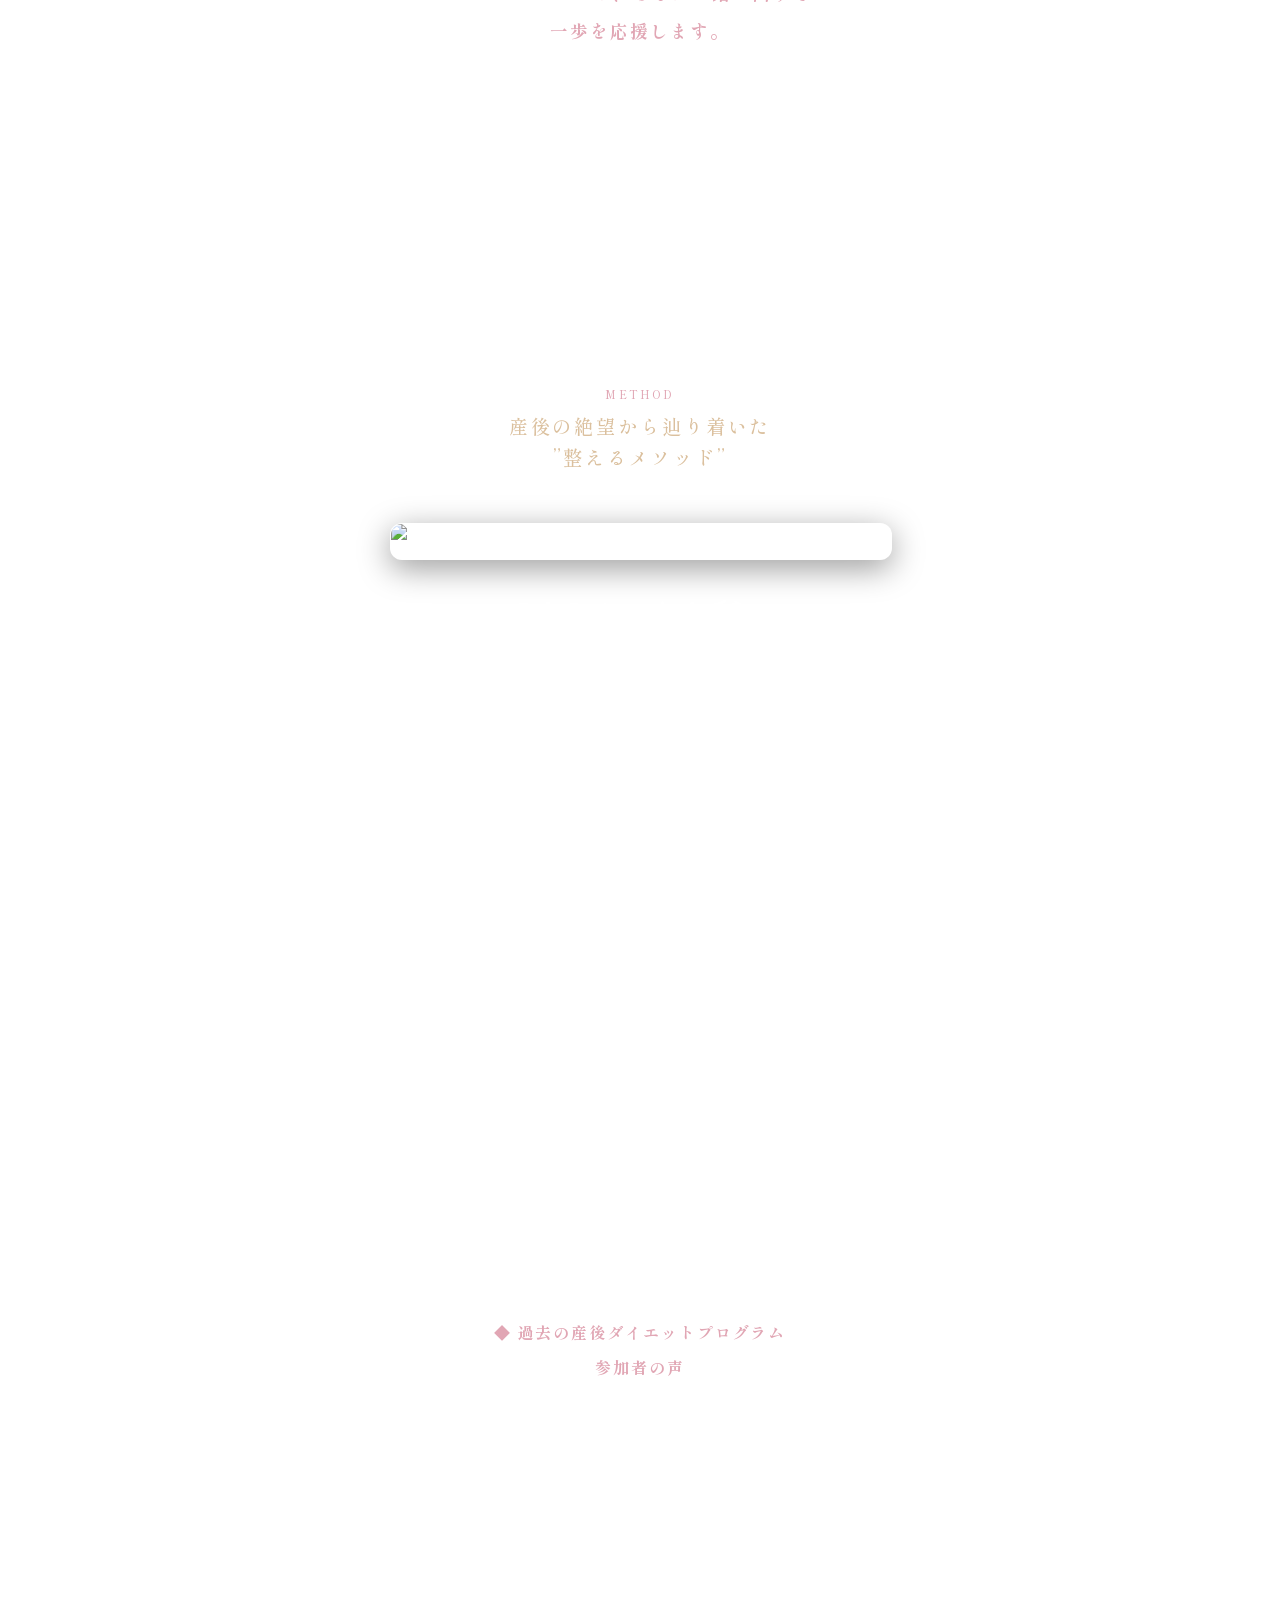
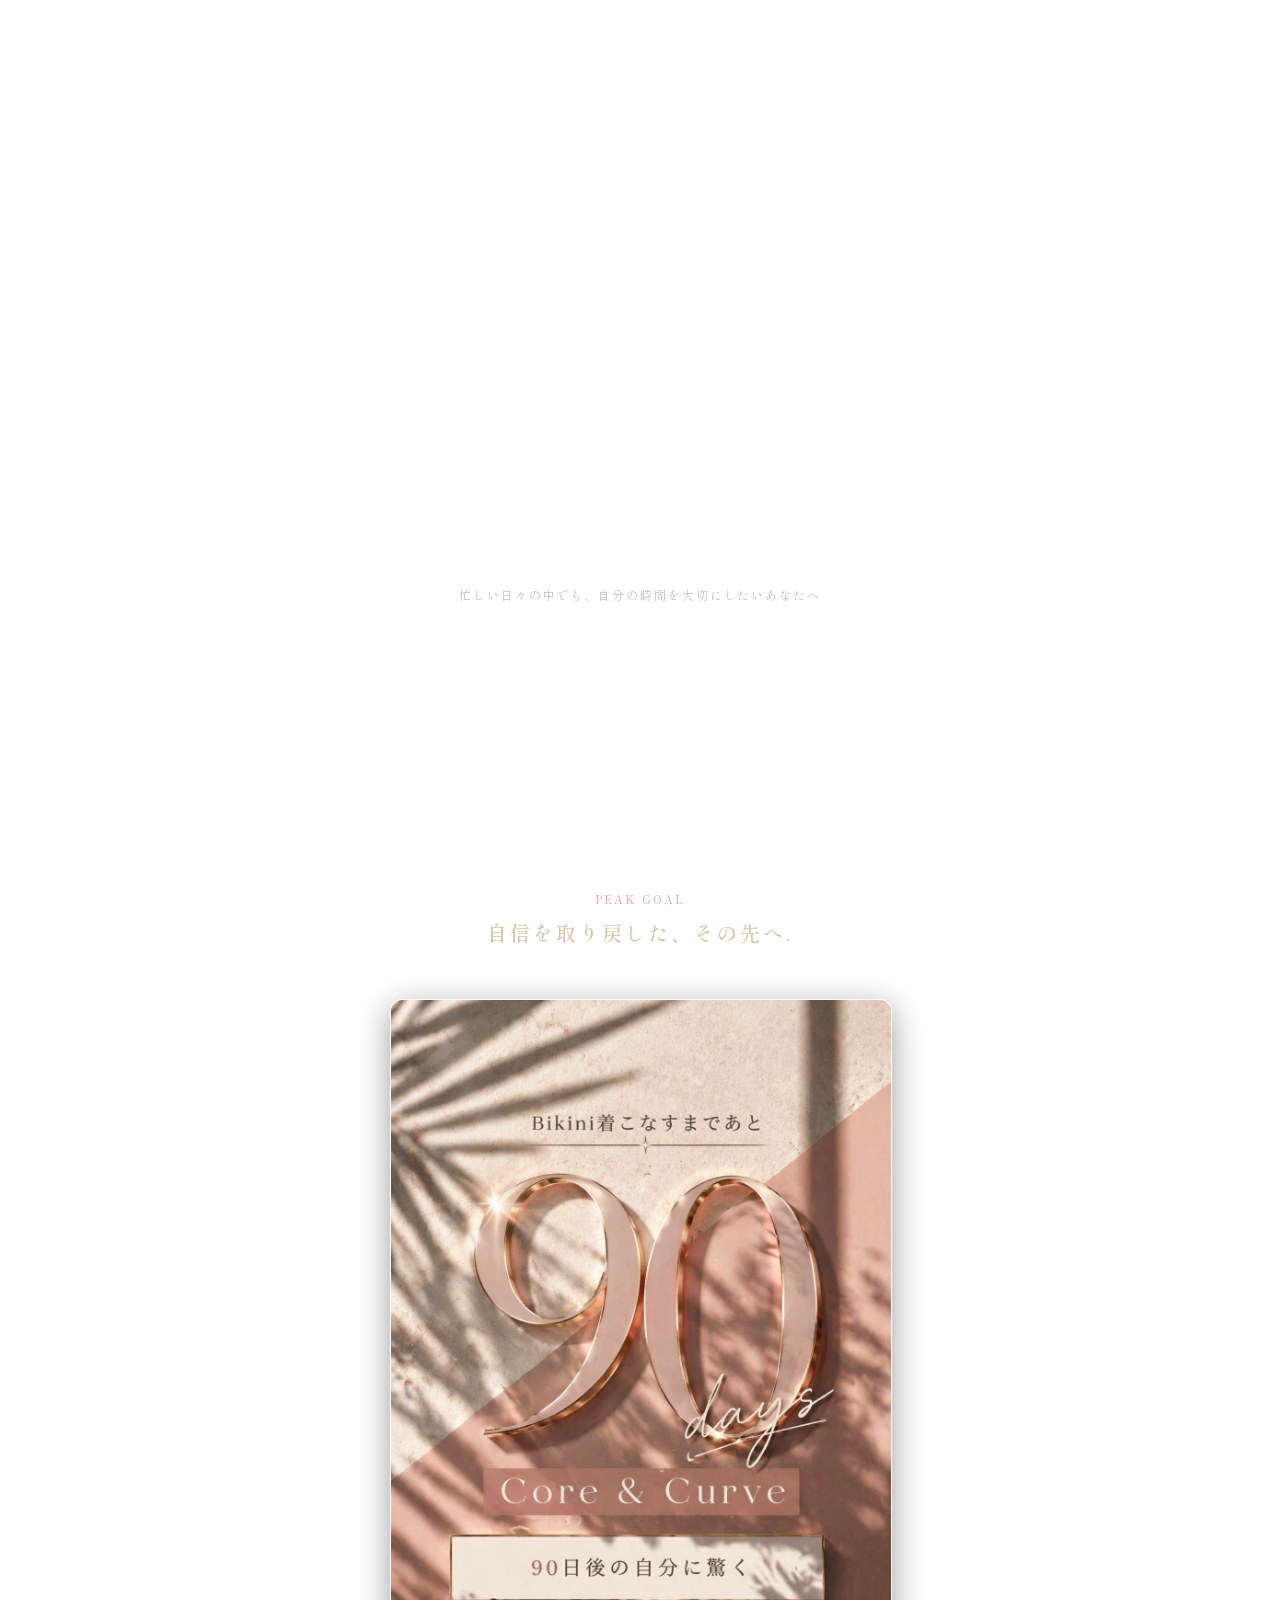
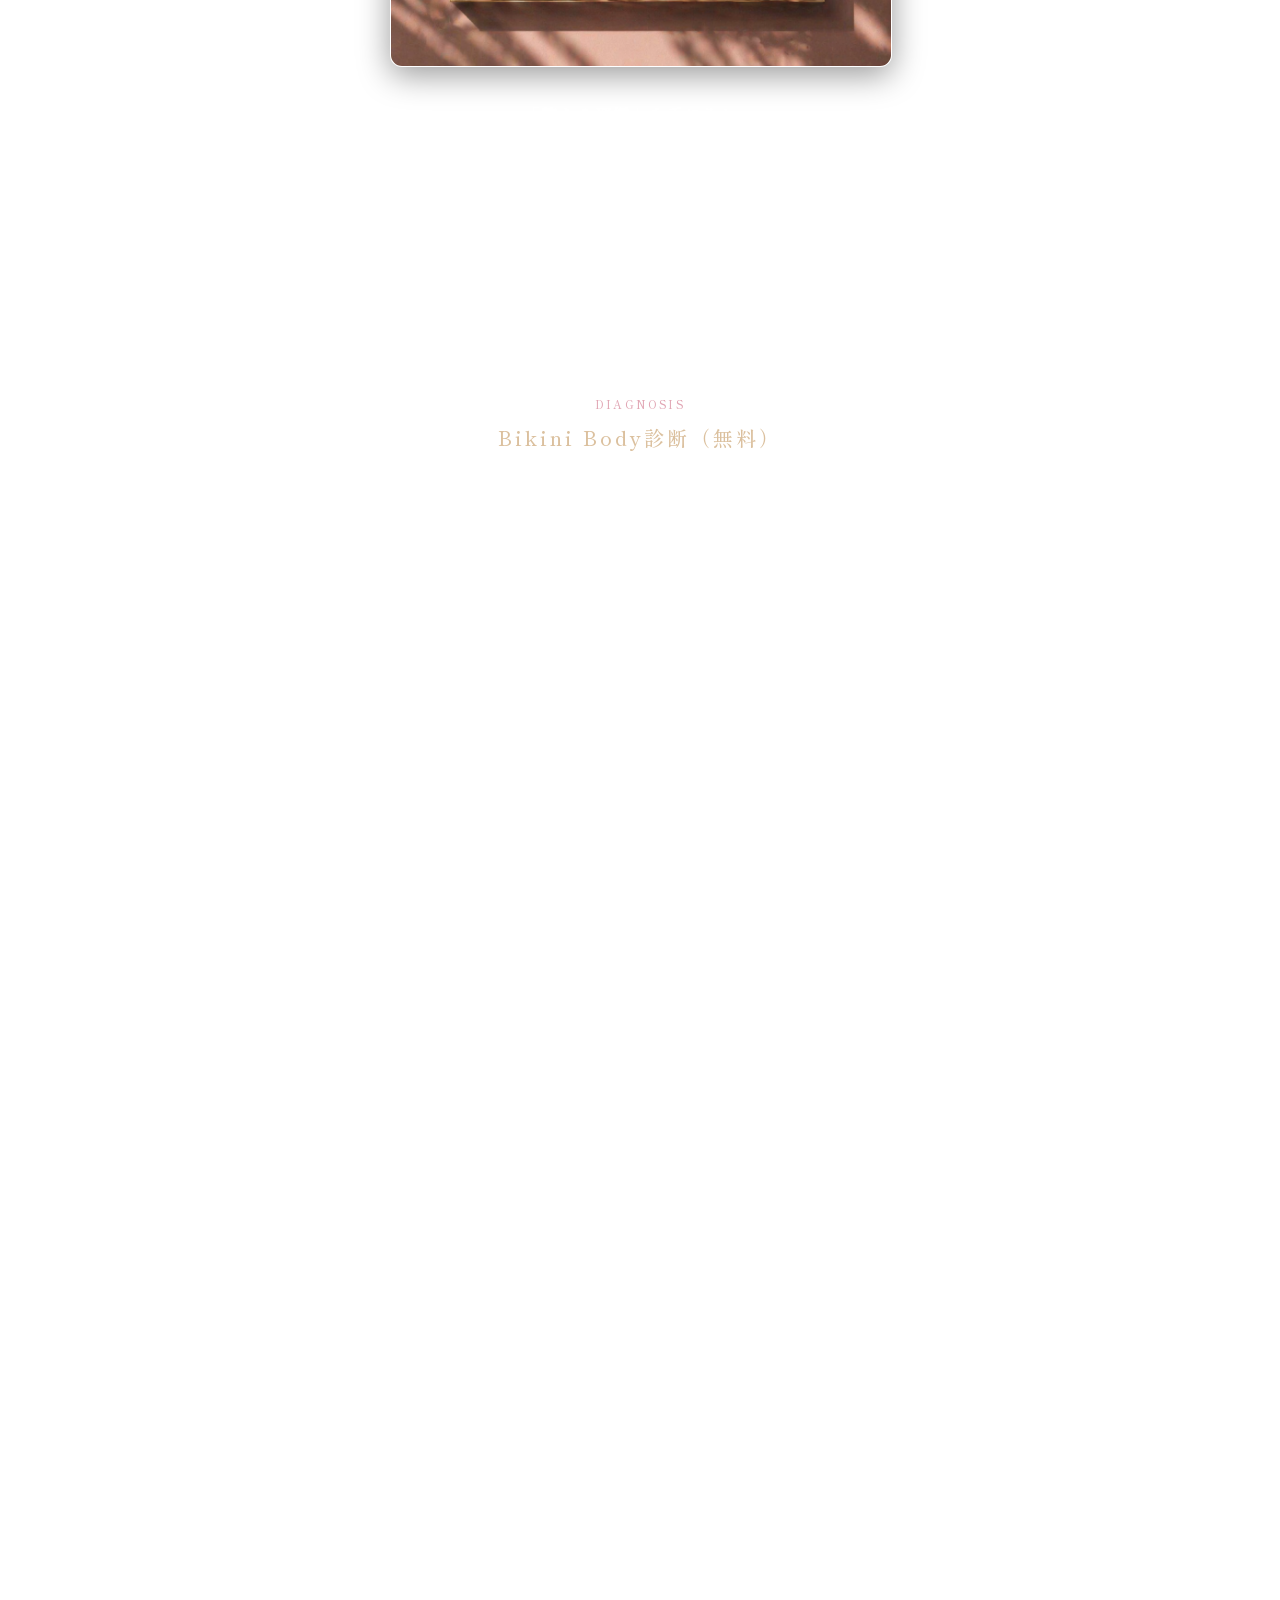
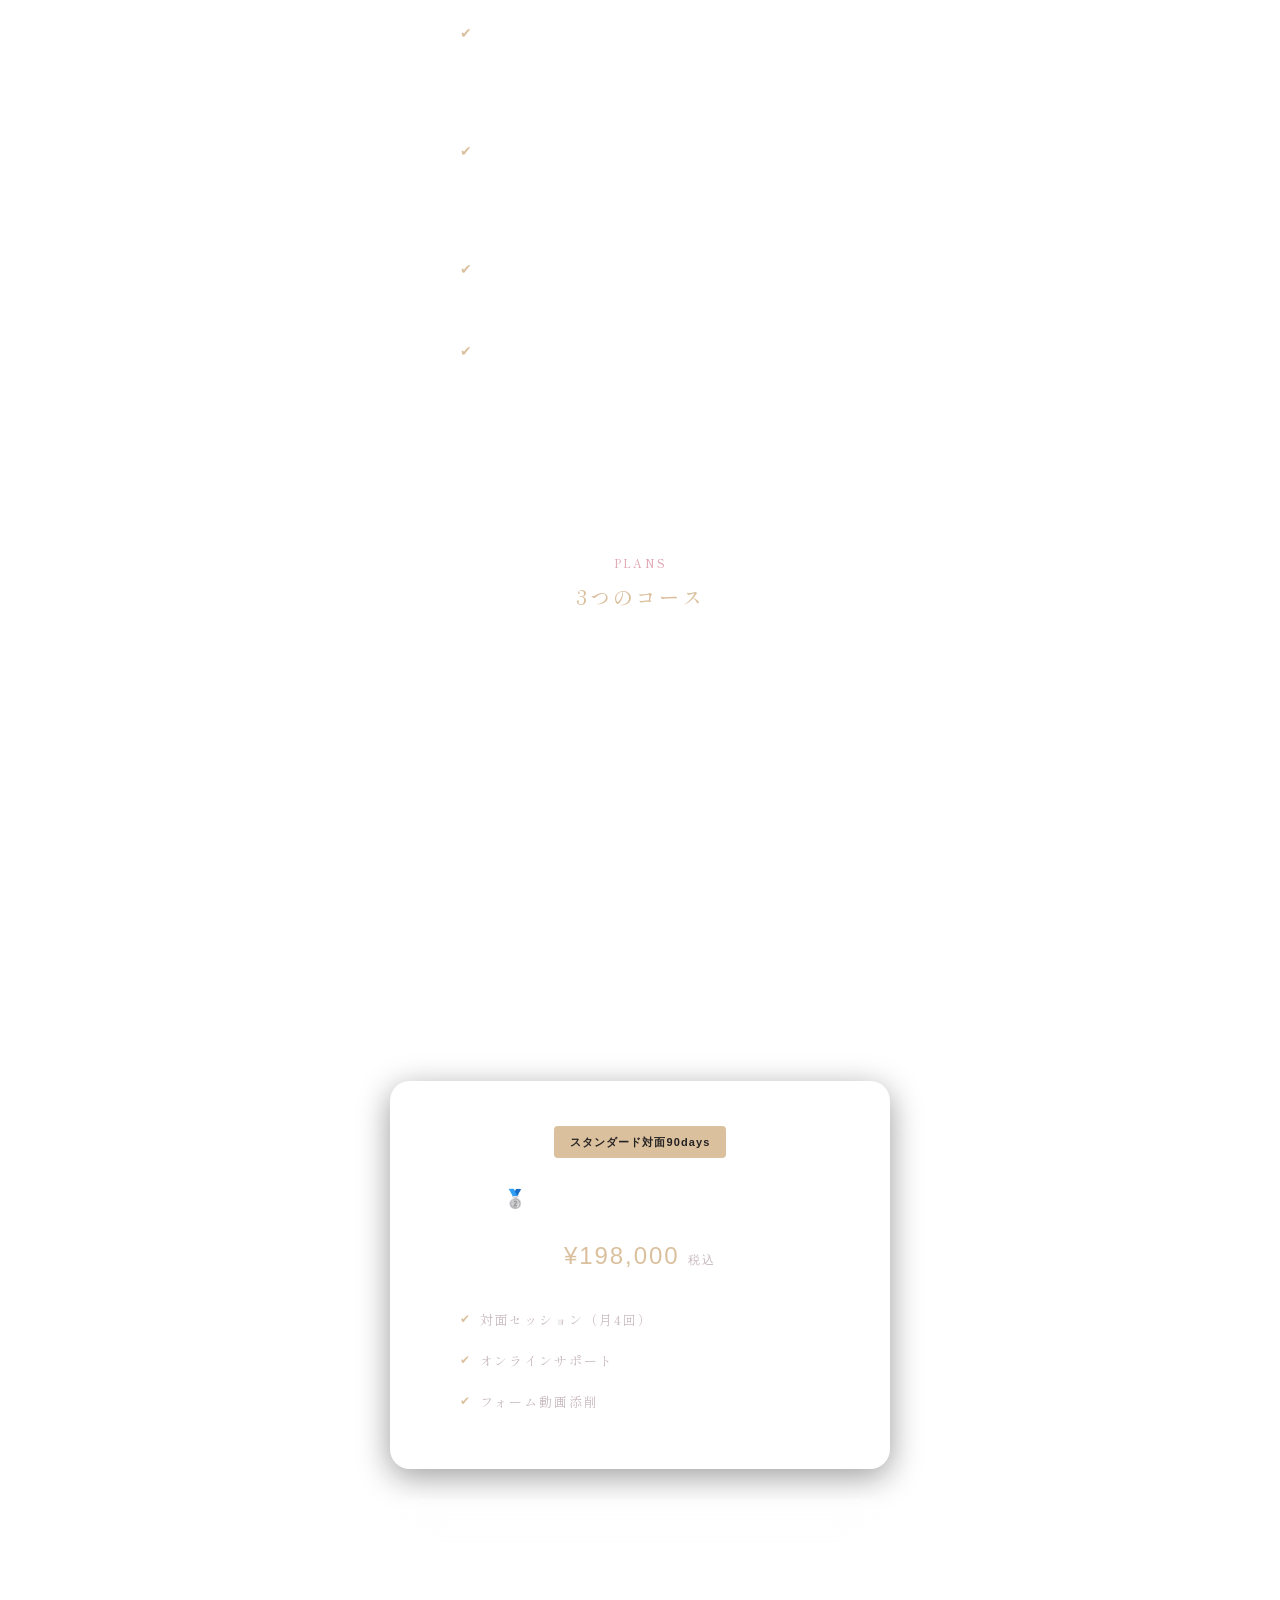
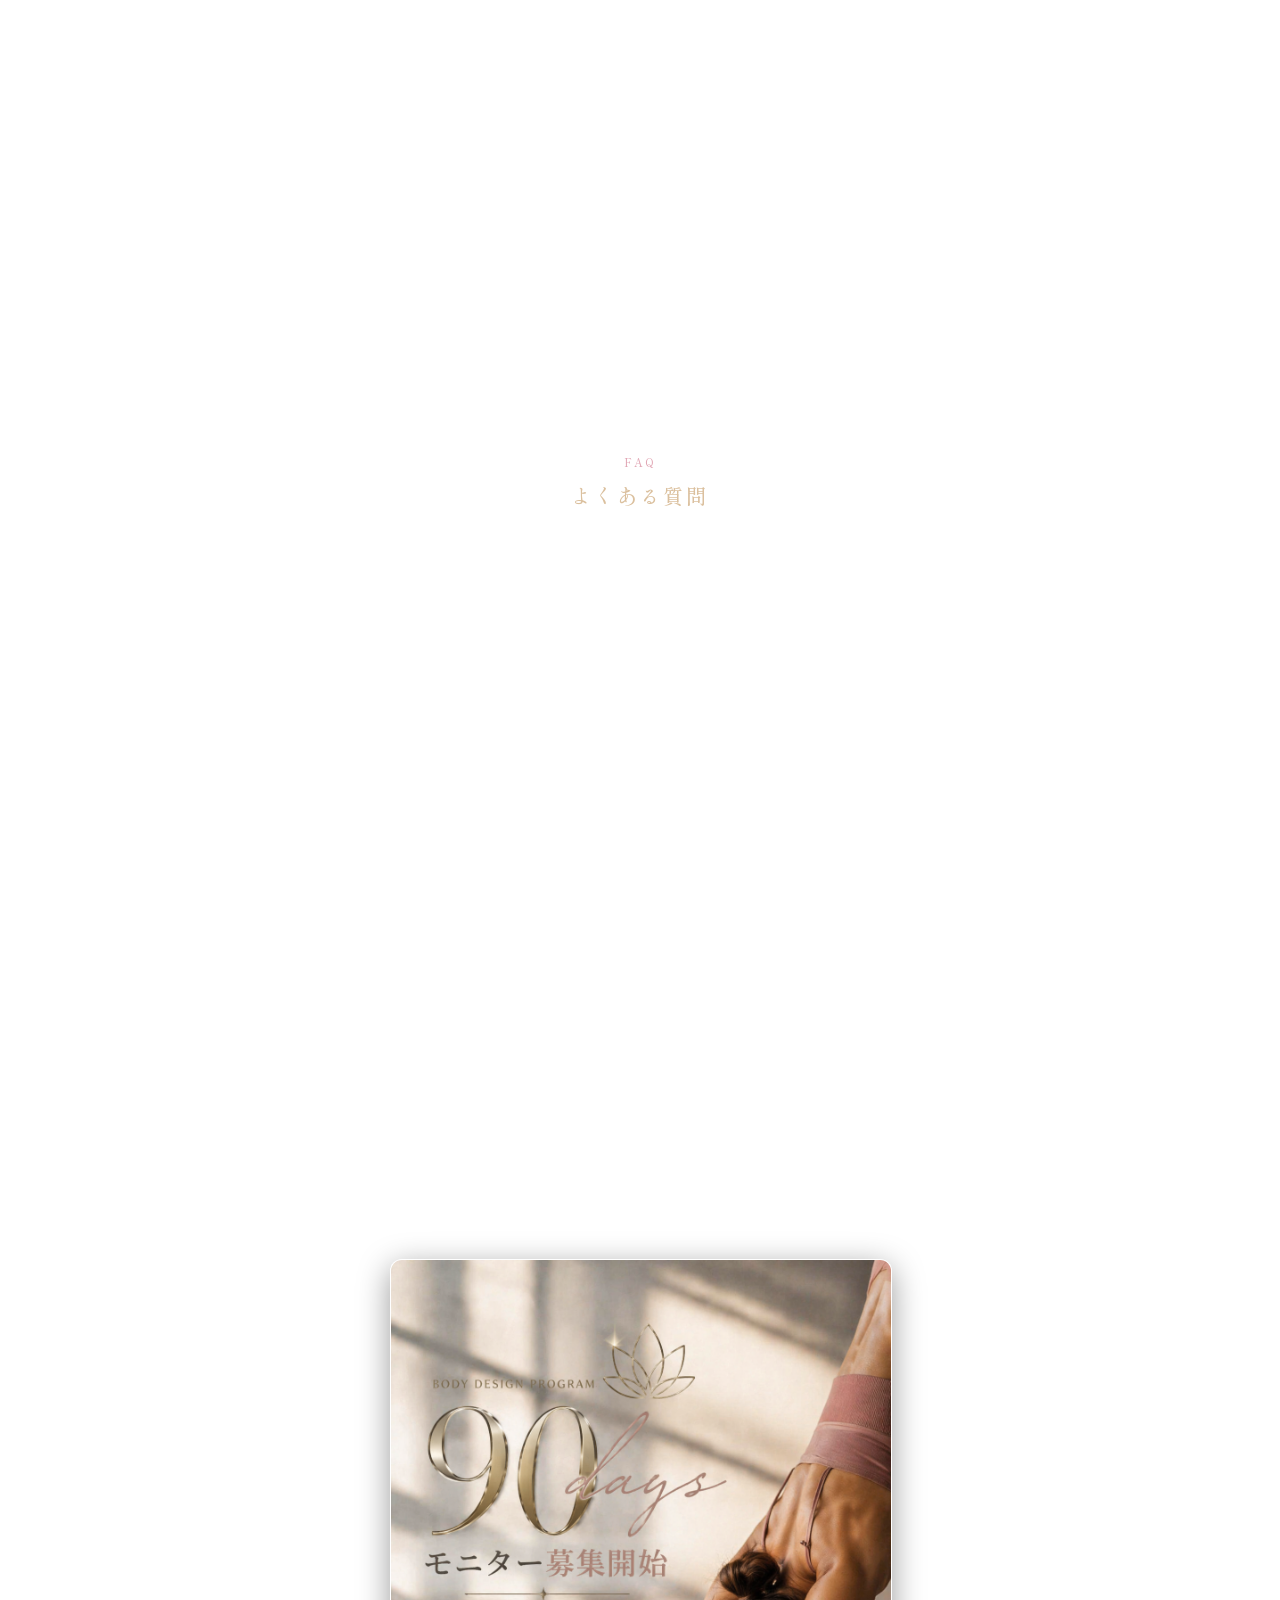
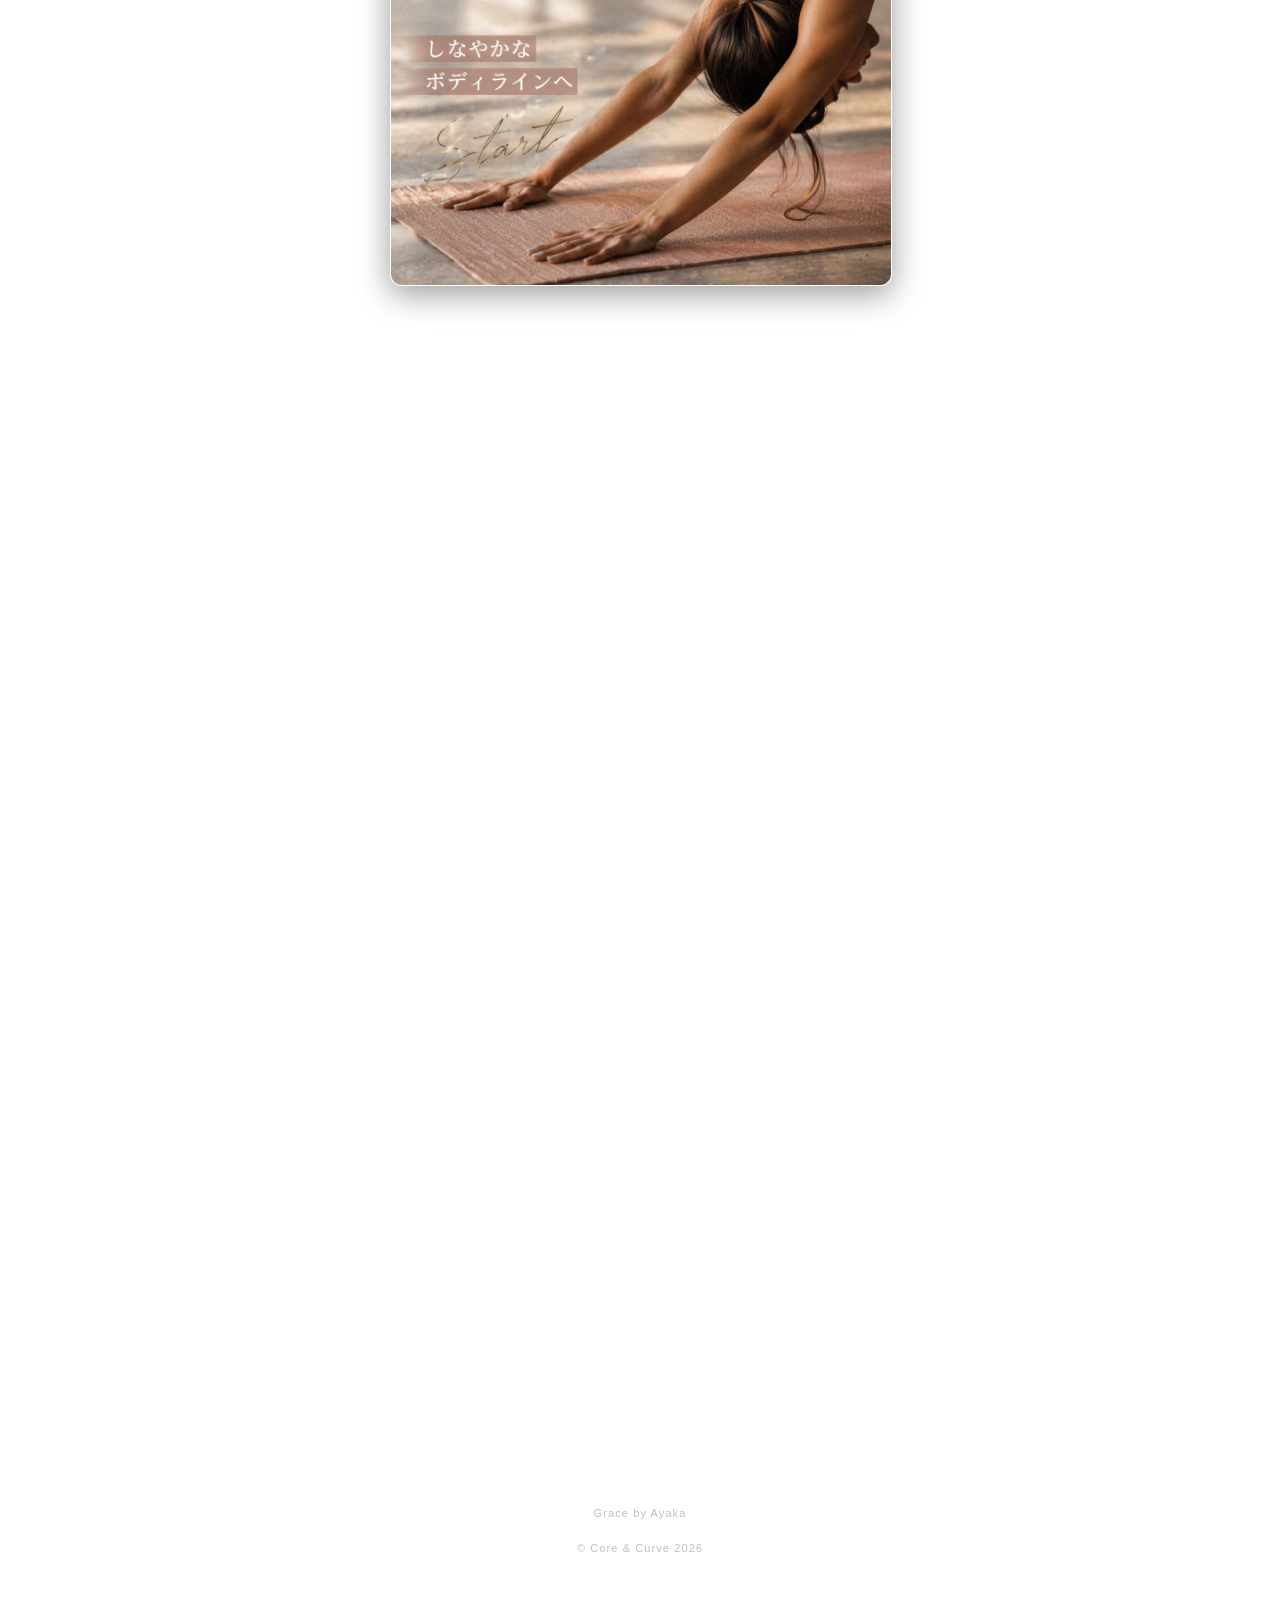
==== commit e07f90dc: "Update profile modal image" ====
--- a/index.html
+++ b/index.html
@@ -585,7 +585,7 @@
                 document.getElementById('modal-label').textContent = '';
                 
                 const profileHTML = `
-                    <img src="bodytrainerayaka2.png" alt="Body Designer Ayaka" class="img-fluid" style="margin-top:0; margin-bottom:20px;">
+                    <img src="profile_ayaka.png" alt="Body Designer Ayaka" class="img-fluid" style="margin-top:0; margin-bottom:20px;">
                     <div style="text-align:left; font-size:13px; line-height:1.8;">
                         <p style="margin-bottom:15px; text-align:center;">
                             <span style="font-size:18px; font-weight:bold; color:var(--accent-gold);">Body Designer Ayaka</span><br>
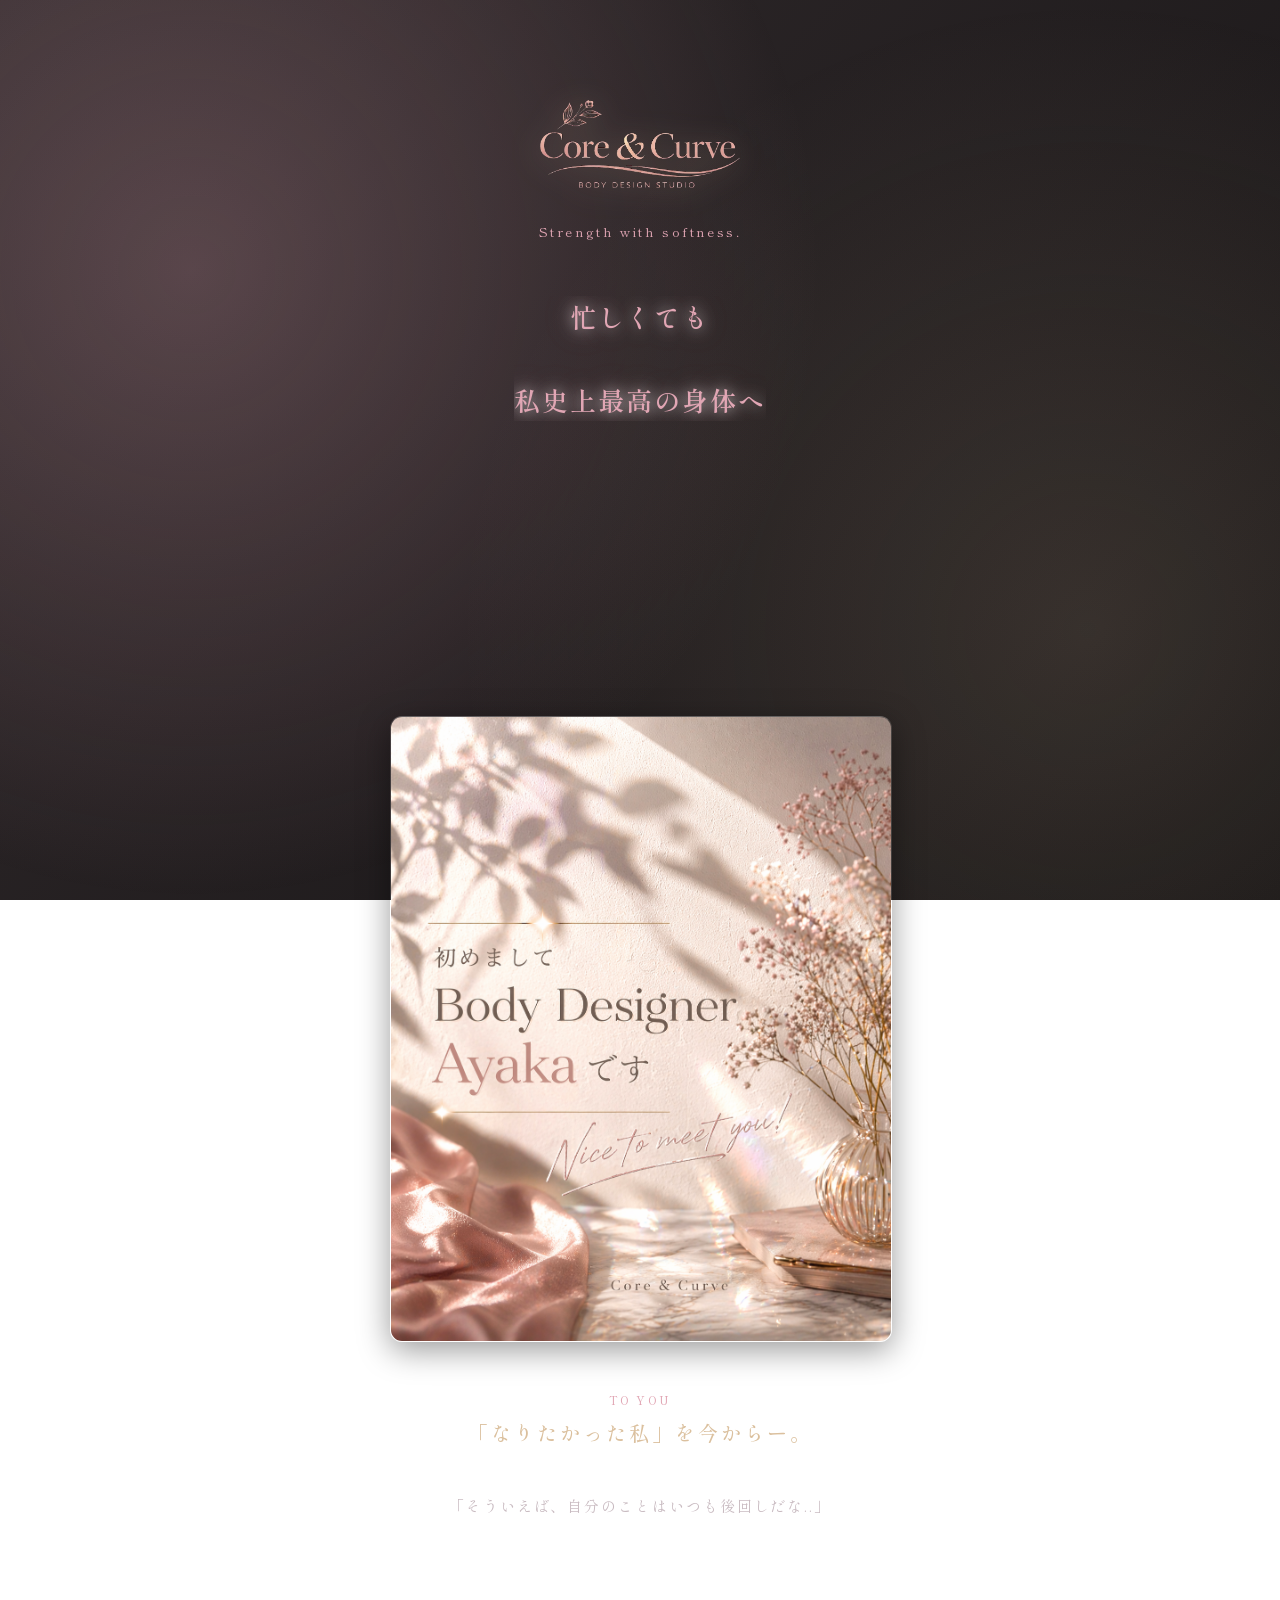
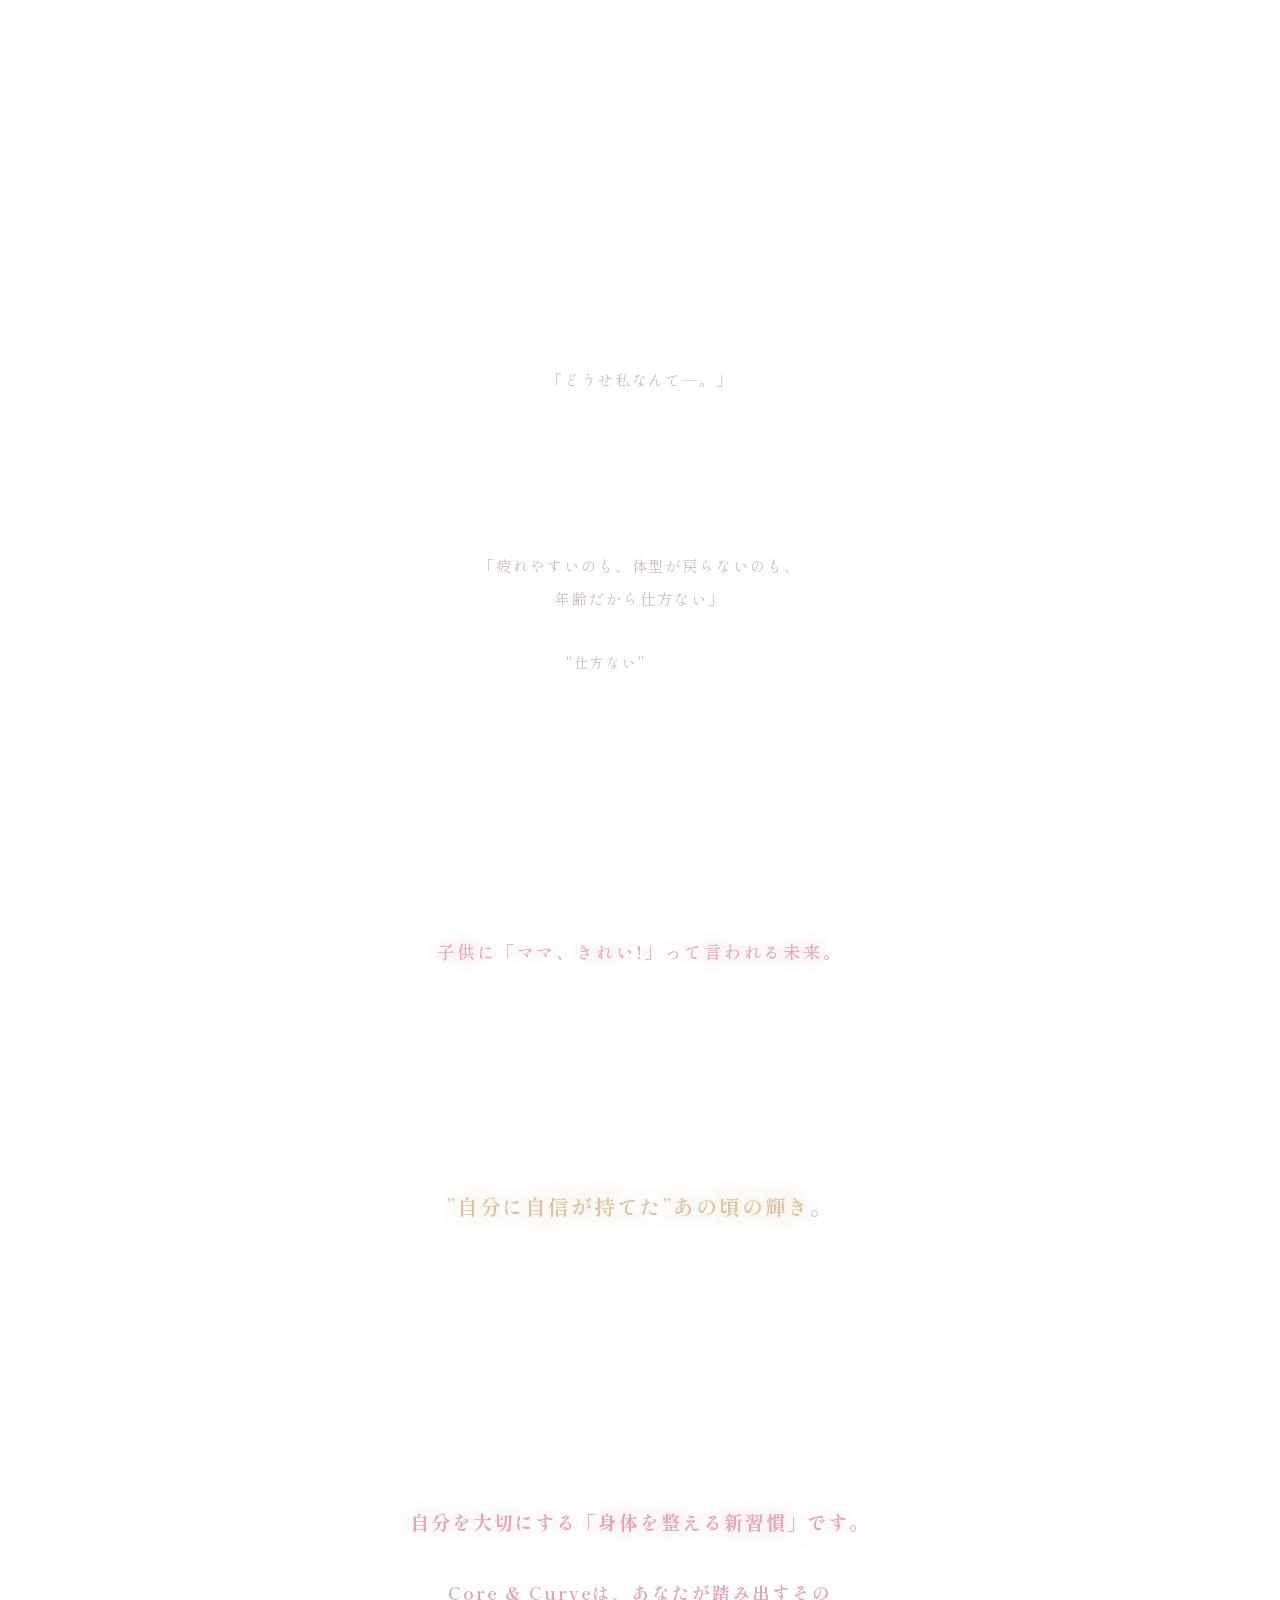
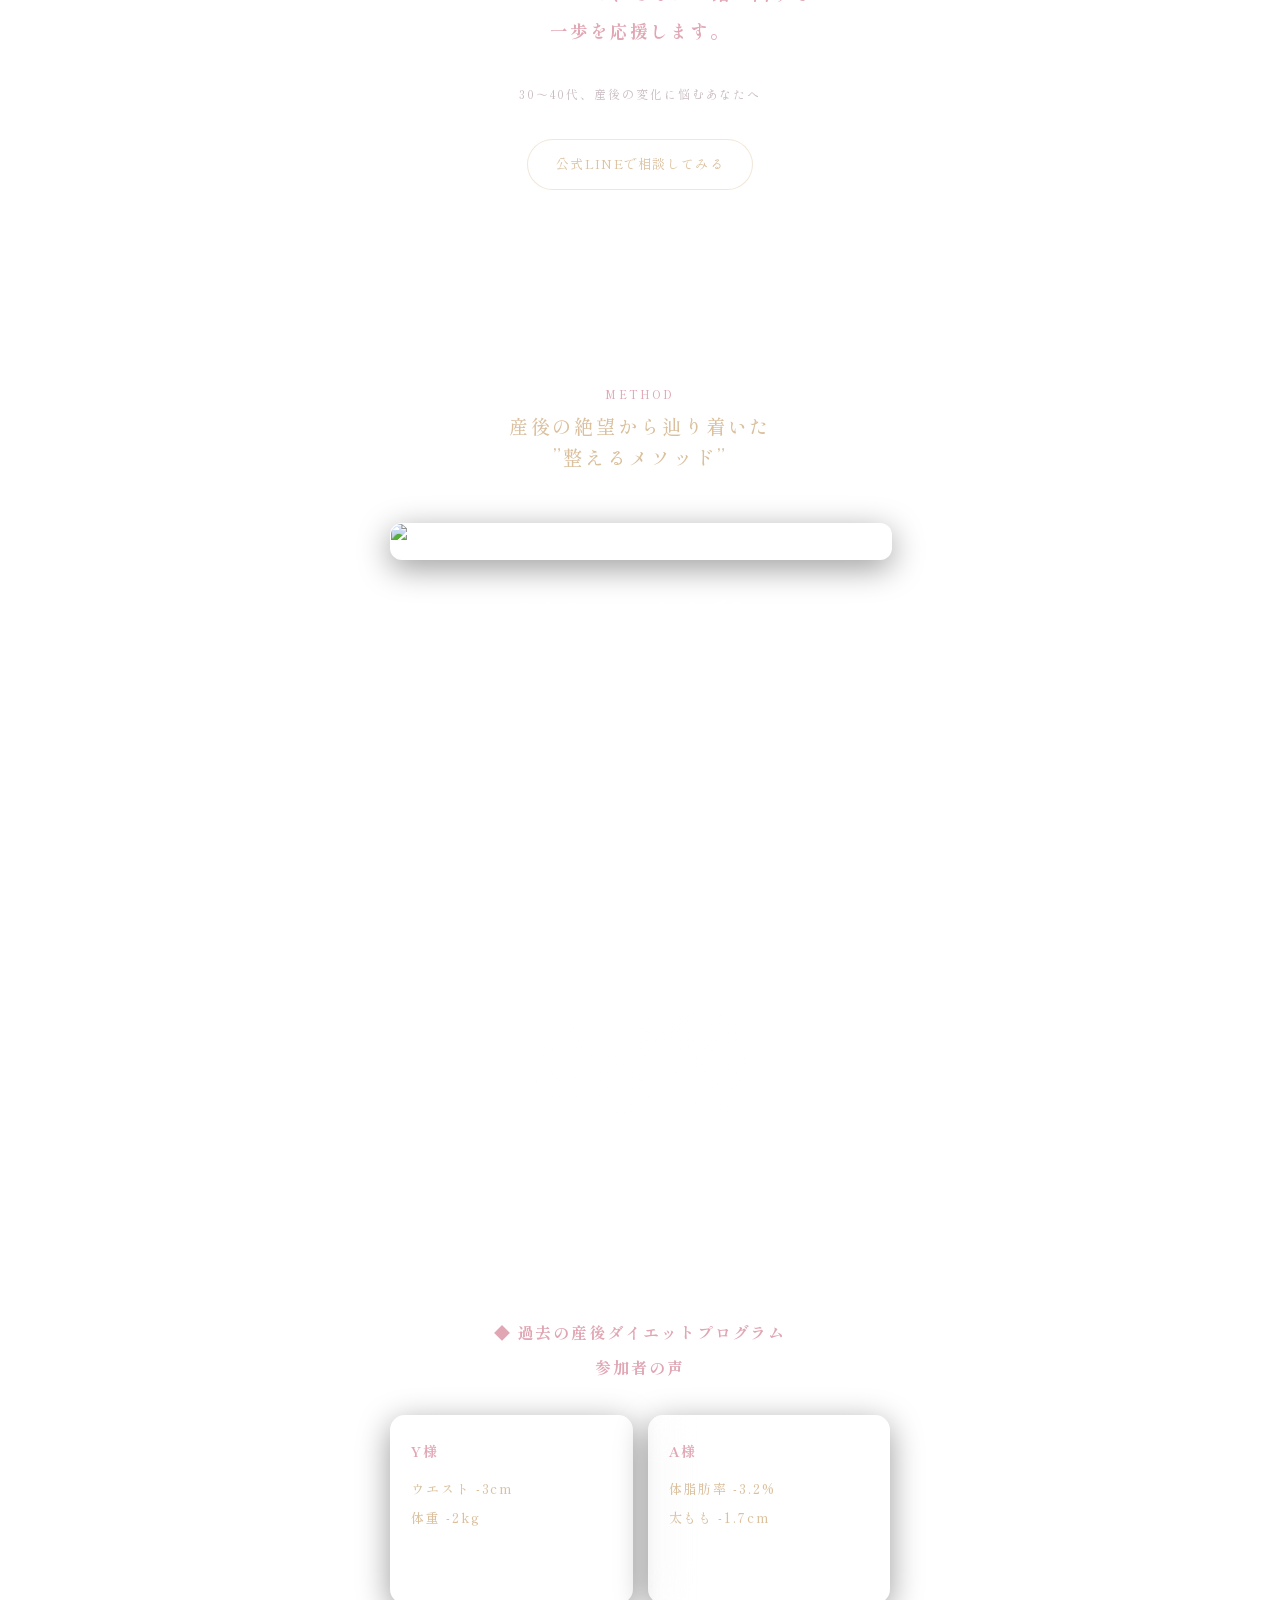
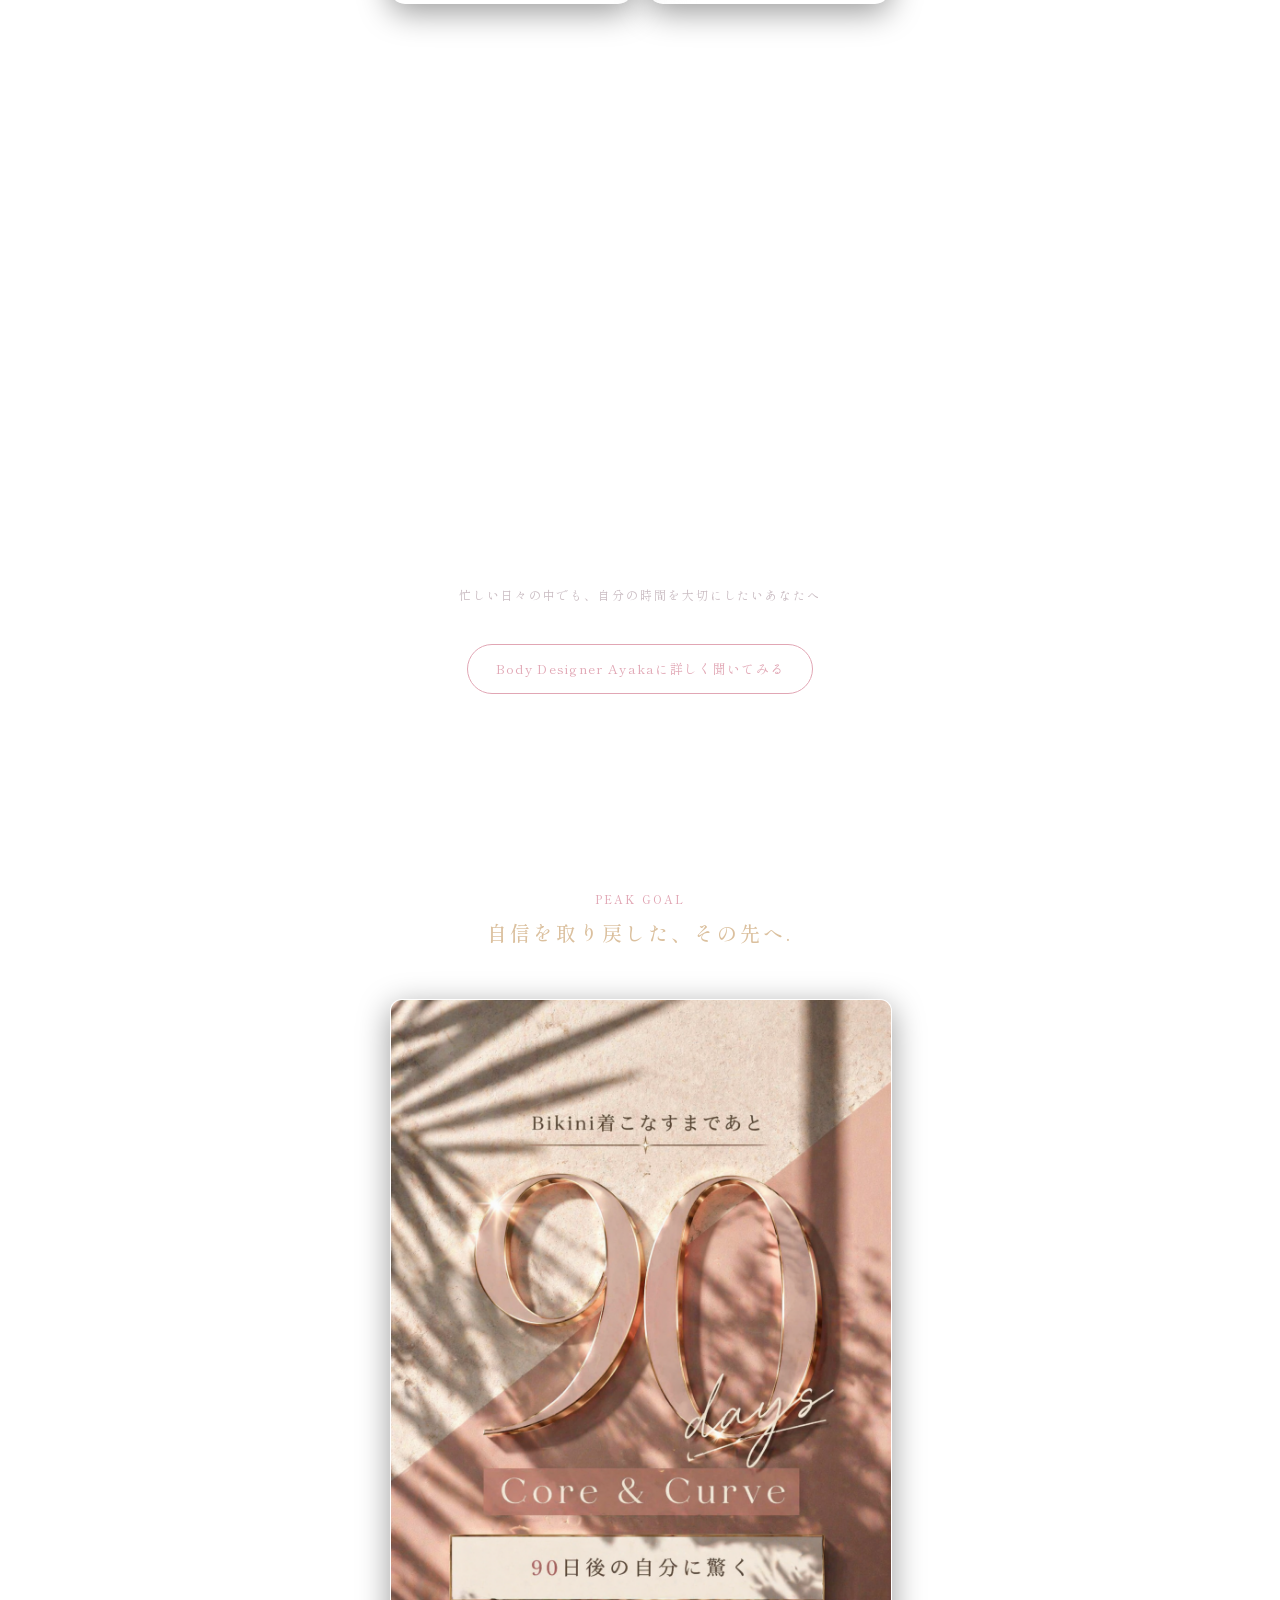
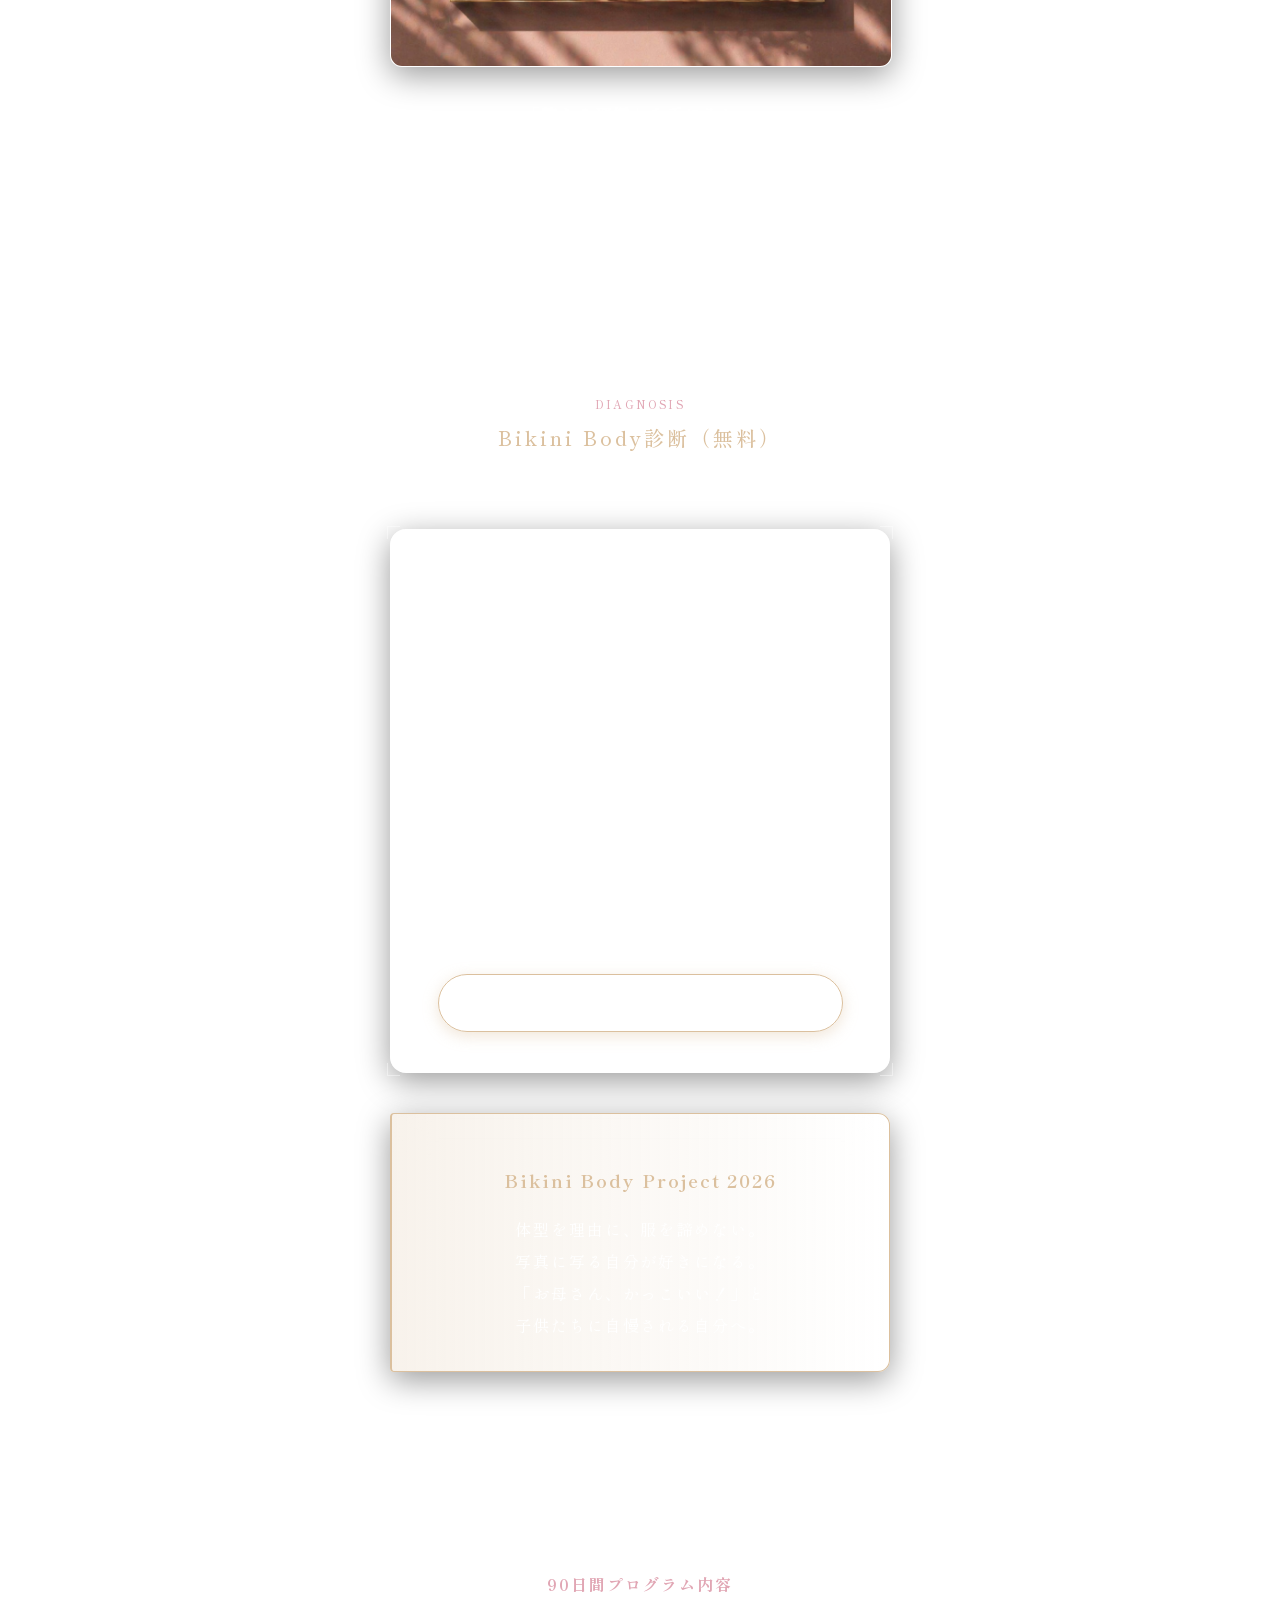
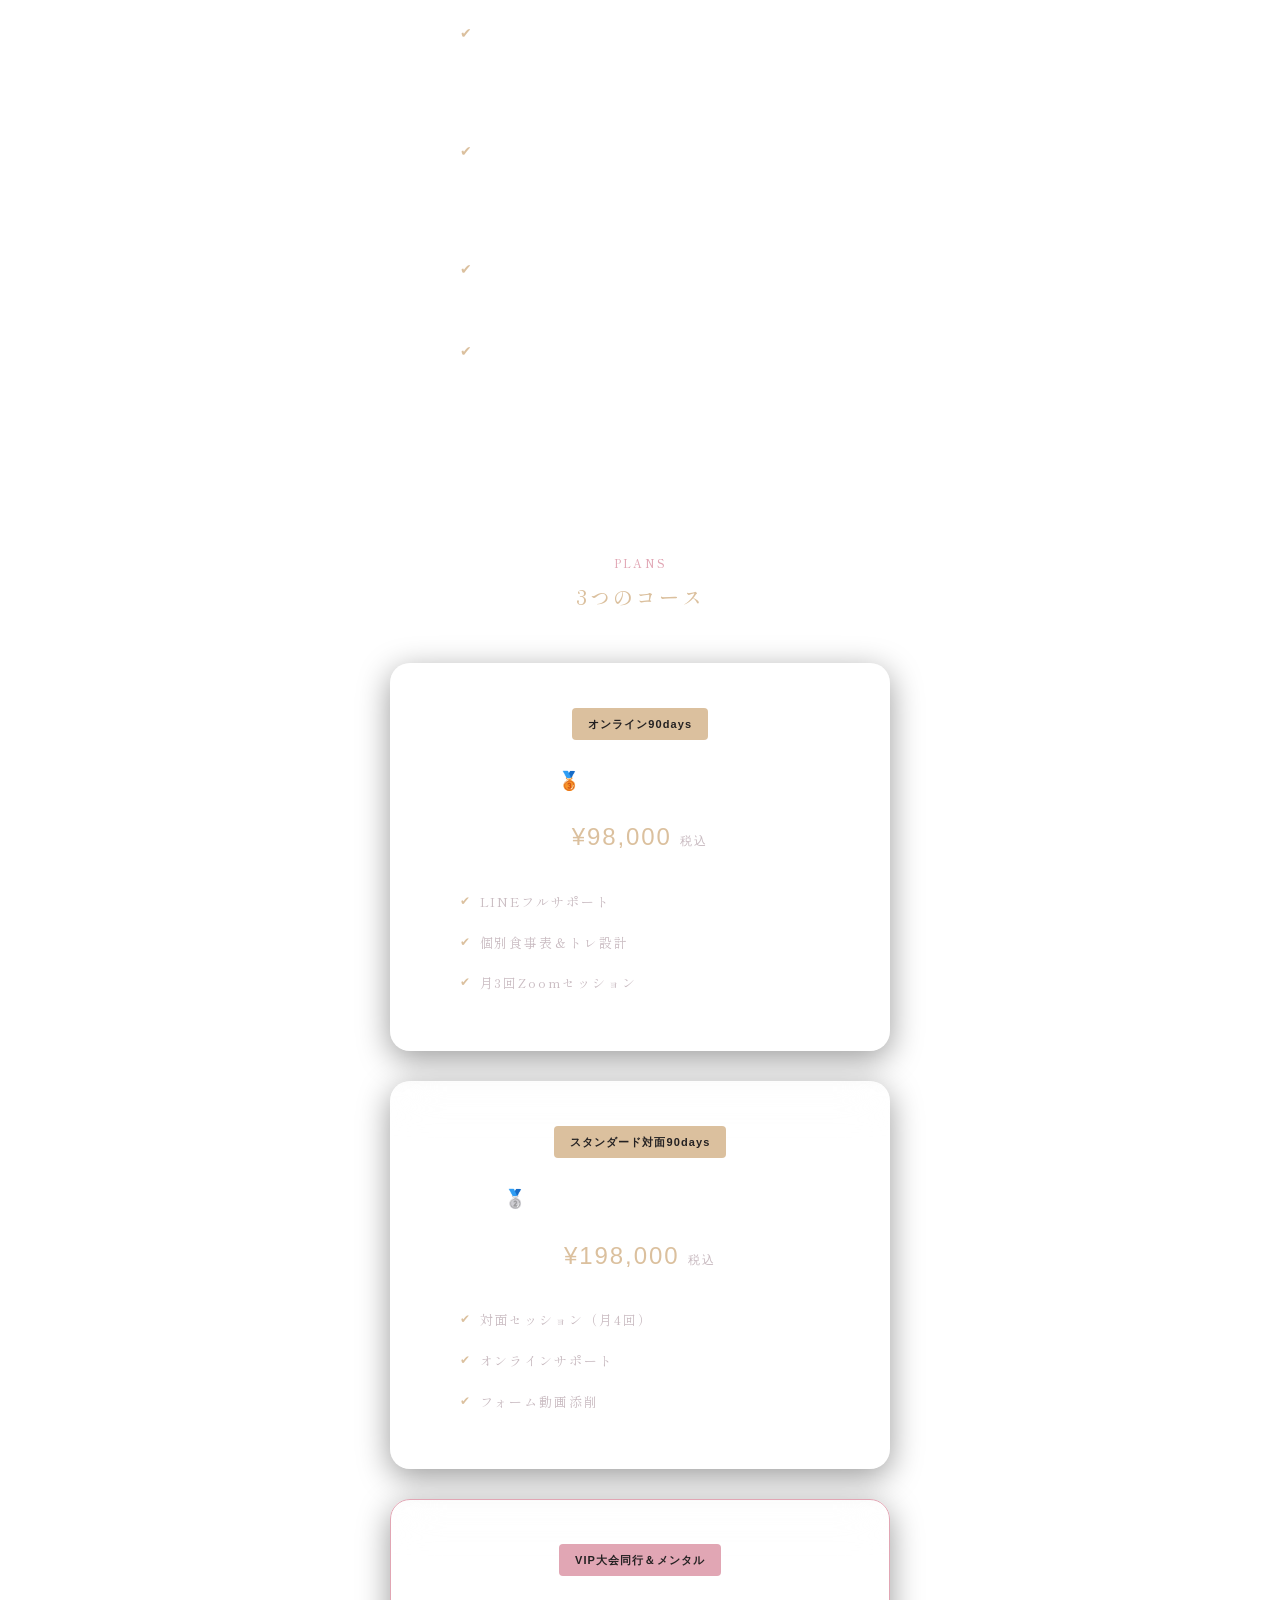
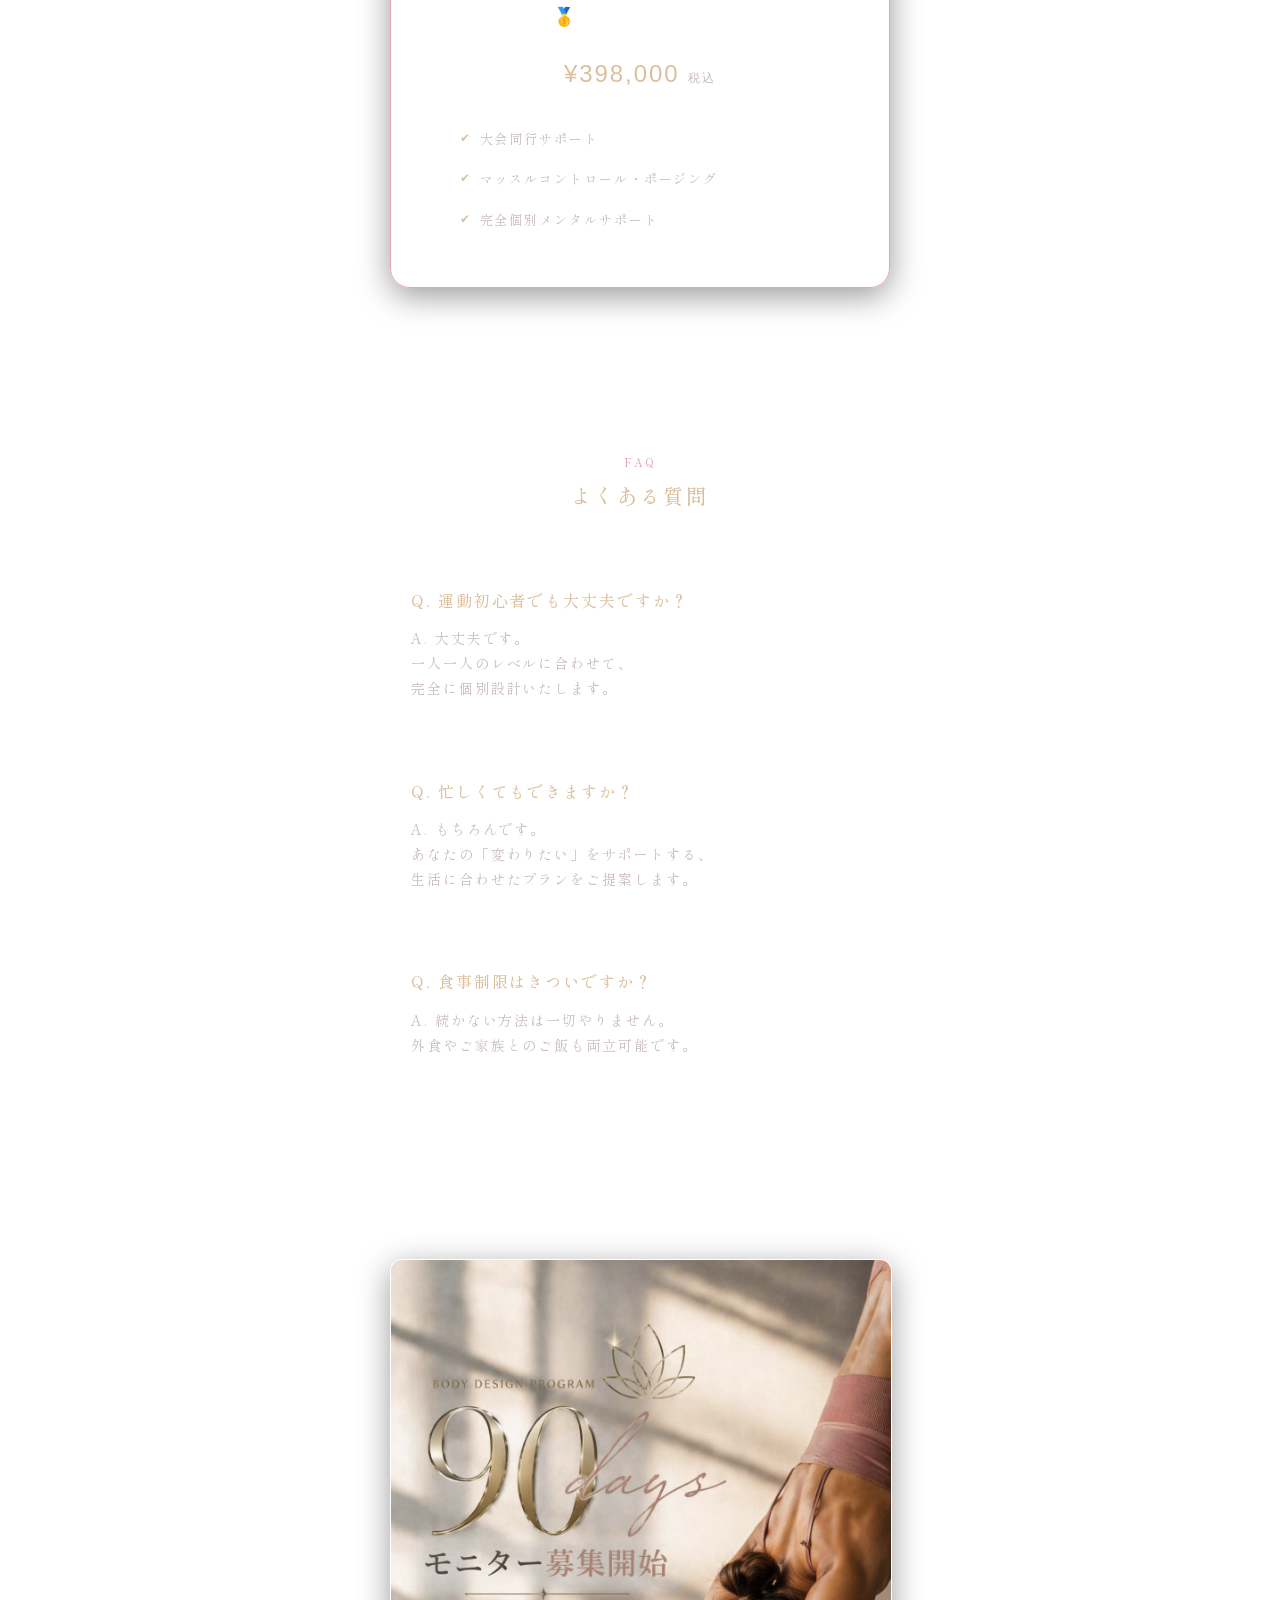
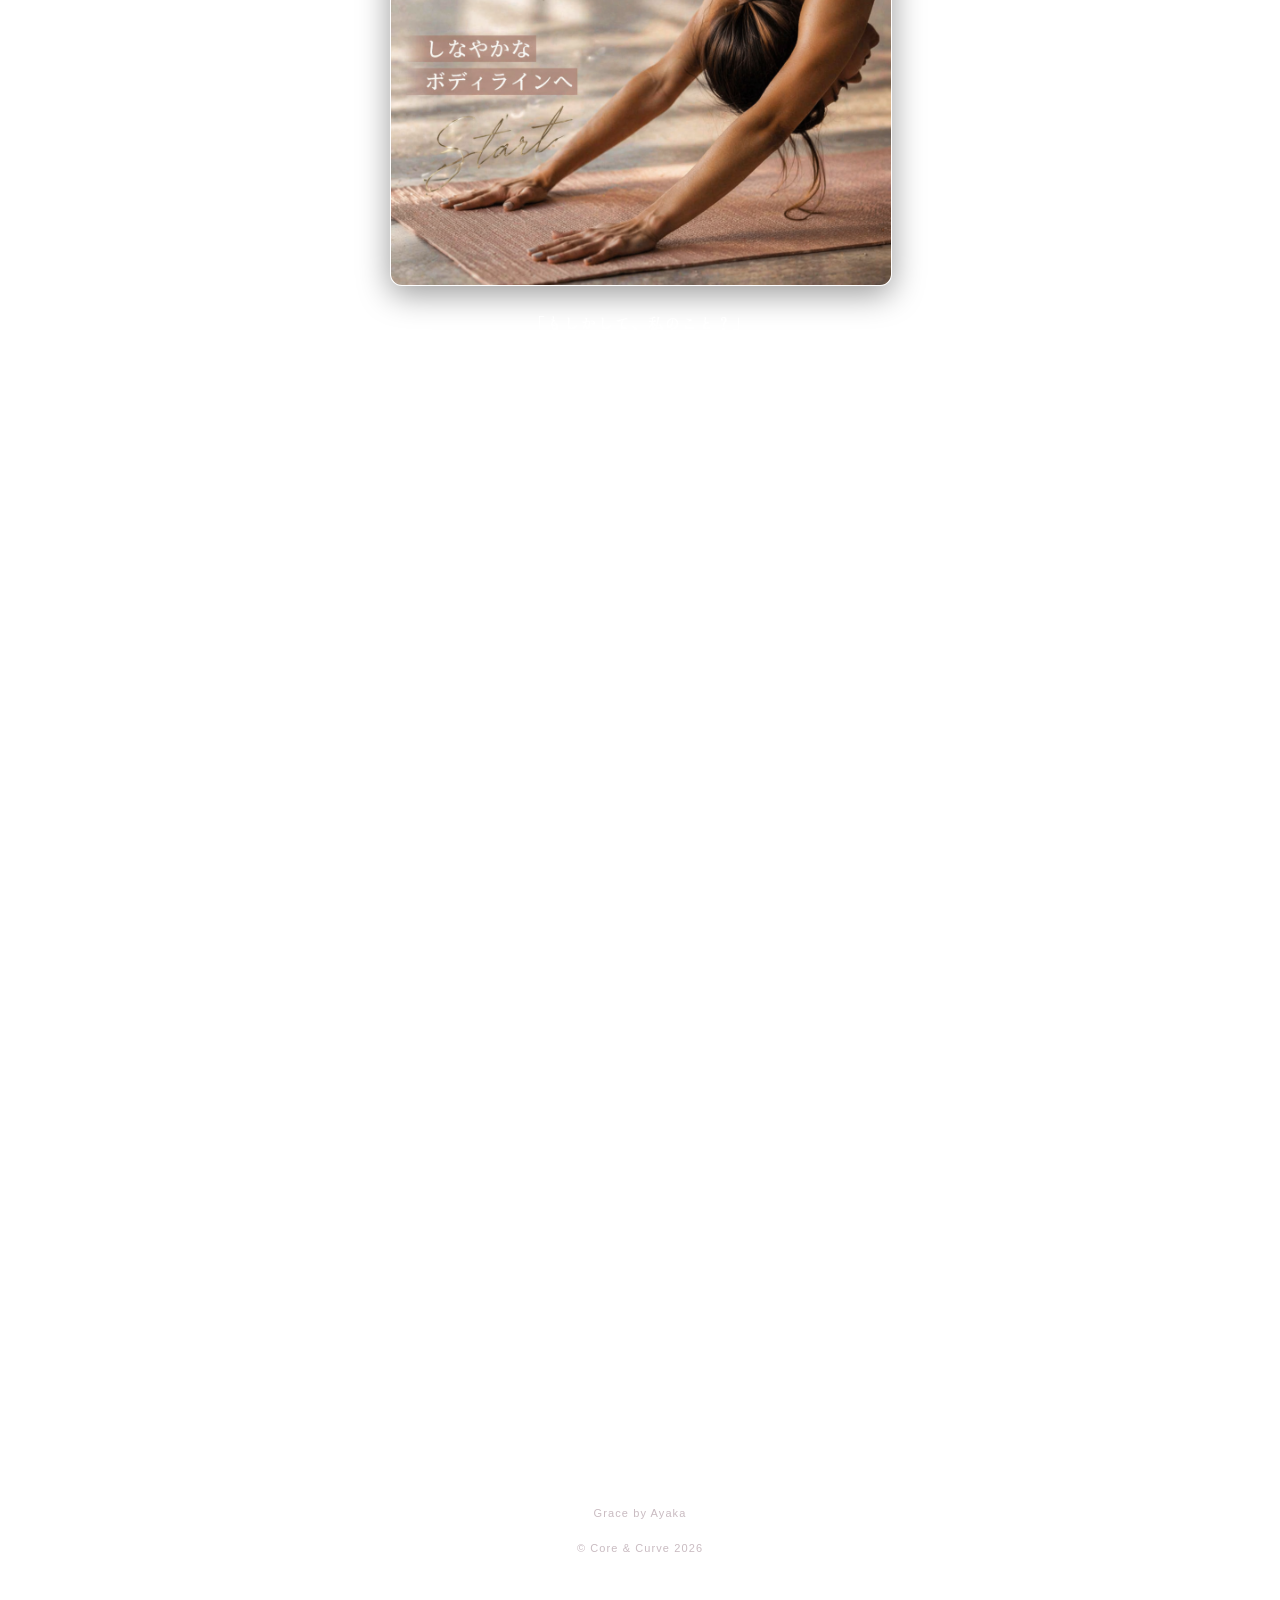
==== commit 15ffba63: "Optimize scroll behavior on refresh" ====
--- a/index.html
+++ b/index.html
@@ -422,6 +422,34 @@
         <script>
             document.addEventListener('DOMContentLoaded', function () {
                 const fadeEls = document.querySelectorAll('.scroll-fade, .hope-shine');
+                const glowEls = document.querySelectorAll('.glow-reveal');
+
+                // 即座に表示状態を確認する関数
+                const checkVisibilityOnLoad = () => {
+                    const viewportBottom = window.scrollY + window.innerHeight;
+                    
+                    fadeEls.forEach(el => {
+                        const rect = el.getBoundingClientRect();
+                        const elementTop = rect.top + window.scrollY;
+                        // すでに画面内にある、または通り過ぎている場合は即表示
+                        if (elementTop < viewportBottom) {
+                            el.classList.add('is-visible');
+                        }
+                    });
+
+                    glowEls.forEach(el => {
+                        const rect = el.getBoundingClientRect();
+                        const elementTop = rect.top + window.scrollY;
+                        if (elementTop < viewportBottom) {
+                            el.classList.add('is-glowing');
+                        }
+                    });
+                };
+
+                // 初回チェック
+                checkVisibilityOnLoad();
+
+                // 通常のスクロール監視（rootMarginを少し甘くして、スクロール時の体験をスムーズに）
                 const observer = new IntersectionObserver((entries) => {
                     entries.forEach(entry => {
                         if (entry.isIntersecting) {
@@ -429,11 +457,14 @@
                             observer.unobserve(entry.target);
                         }
                     });
-                }, { rootMargin: '0px 0px -35% 0px', threshold: 0 });
-
-                fadeEls.forEach(el => observer.observe(el));
-
-                const glowEls = document.querySelectorAll('.glow-reveal');
+                }, { rootMargin: '0px 0px -10% 0px', threshold: 0 });
+
+                fadeEls.forEach(el => {
+                    if (!el.classList.contains('is-visible')) {
+                        observer.observe(el);
+                    }
+                });
+
                 const glowObserver = new IntersectionObserver((entries) => {
                     entries.forEach(entry => {
                         if (entry.isIntersecting) {
@@ -441,9 +472,13 @@
                             glowObserver.unobserve(entry.target);
                         }
                     });
-                }, { rootMargin: '0px 0px -40% 0px', threshold: 0 });
-
-                glowEls.forEach(el => glowObserver.observe(el));
+                }, { rootMargin: '0px 0px -15% 0px', threshold: 0 });
+
+                glowEls.forEach(el => {
+                    if (!el.classList.contains('is-glowing')) {
+                        glowObserver.observe(el);
+                    }
+                });
 
                 // エントランスエフェクト終了時（約6秒後）にスクロールロックを解除
                 setTimeout(() => {
